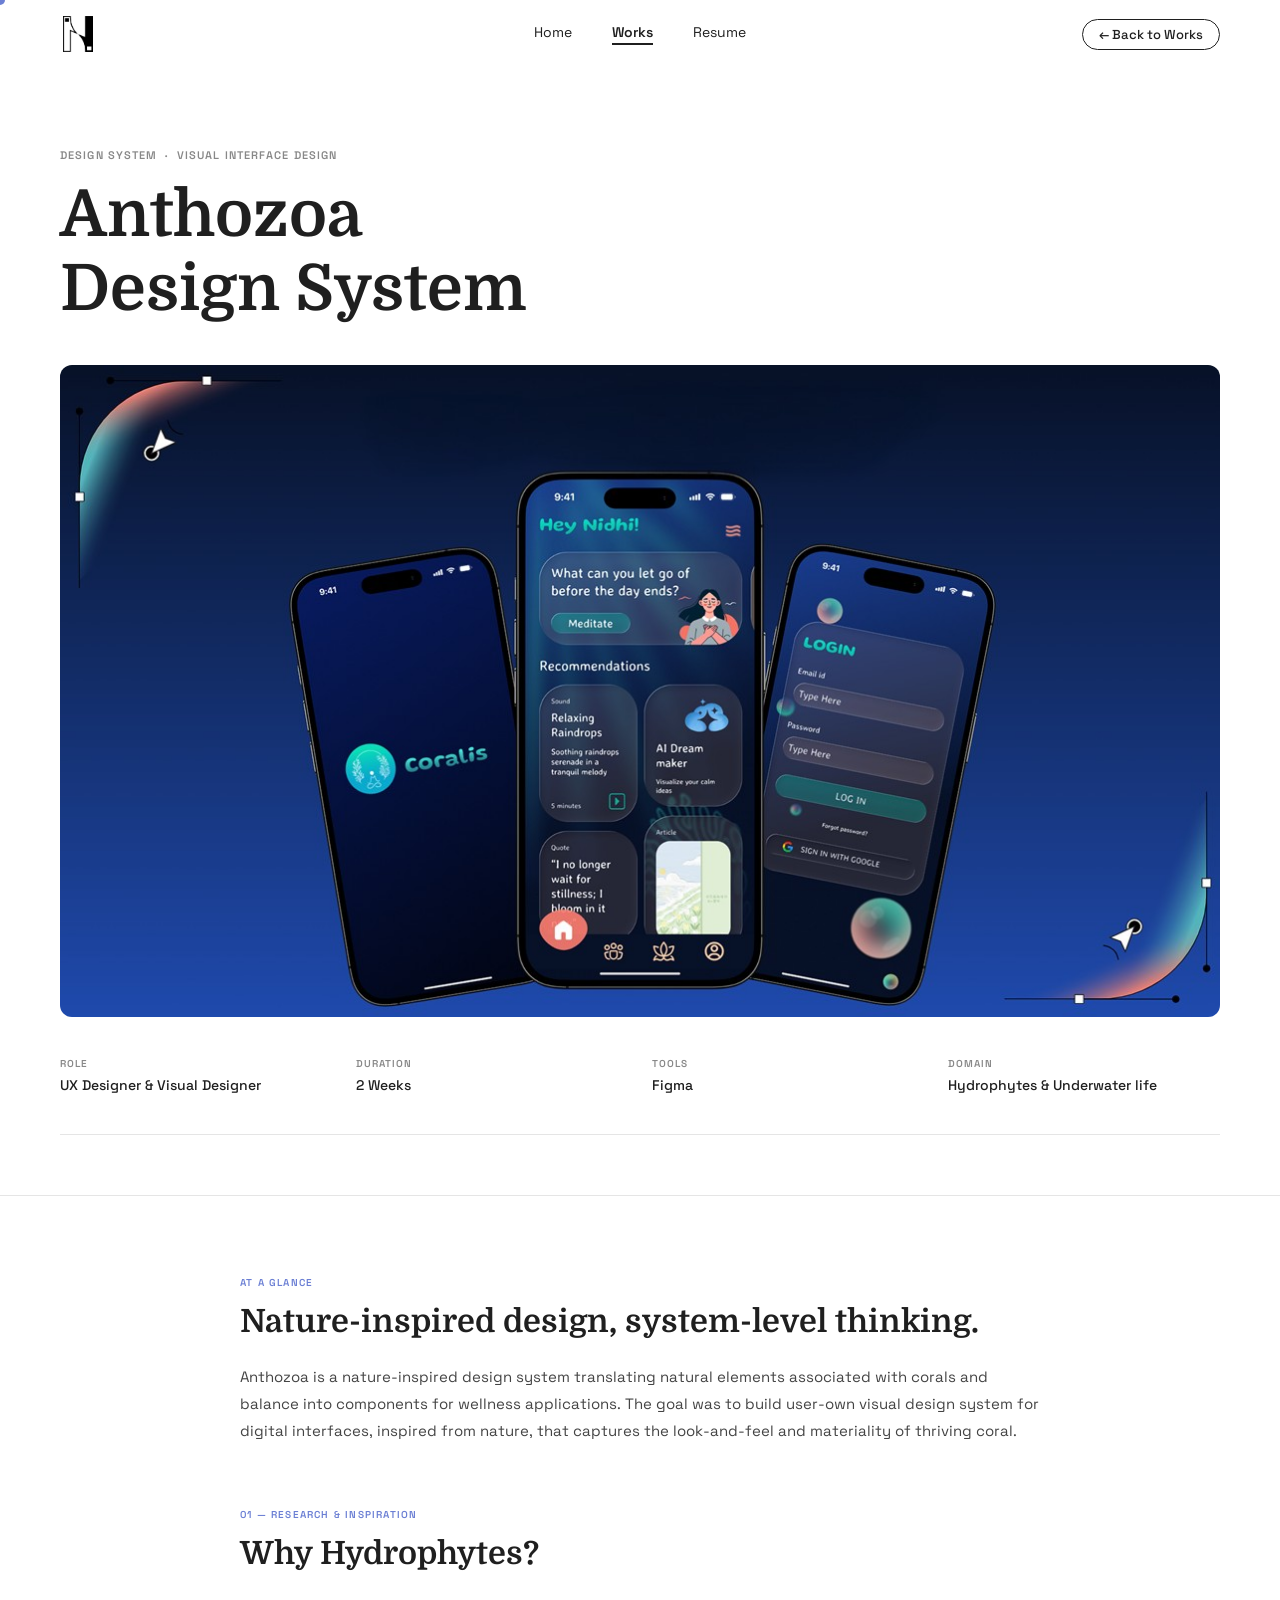
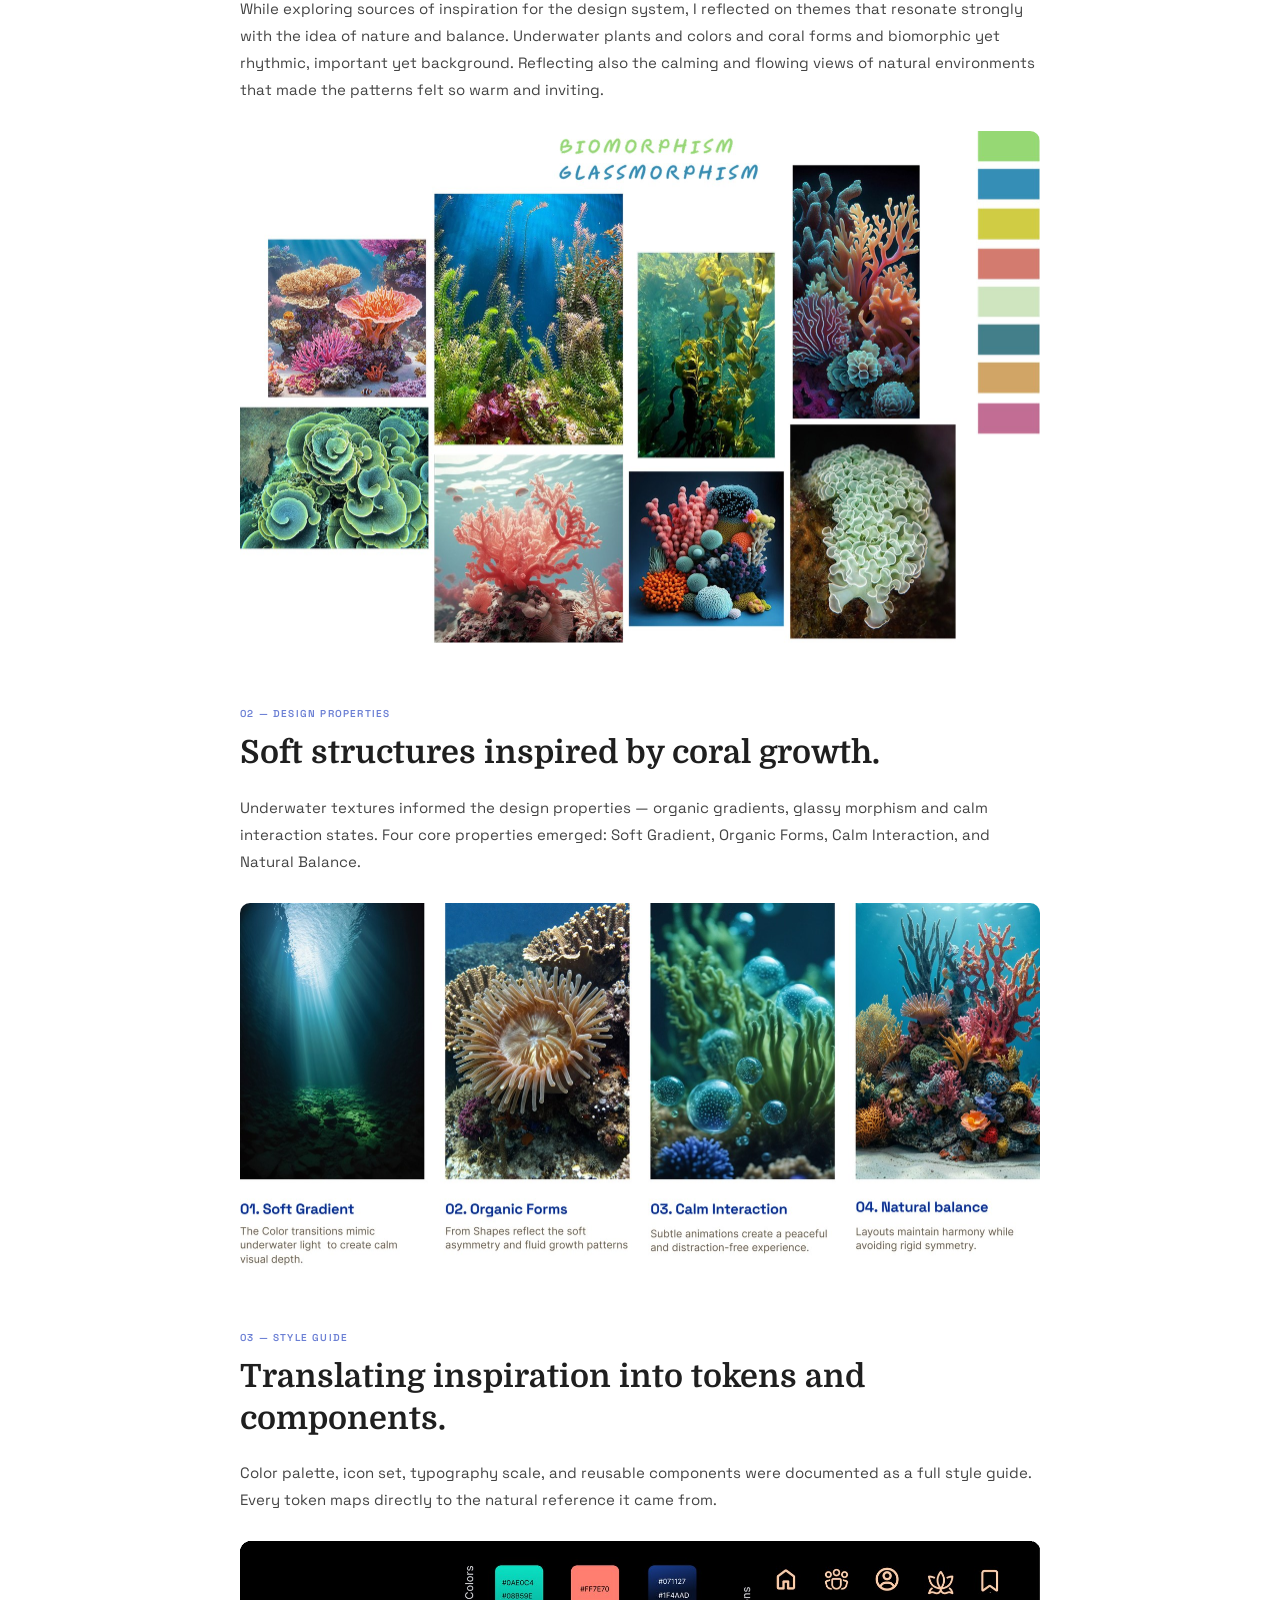
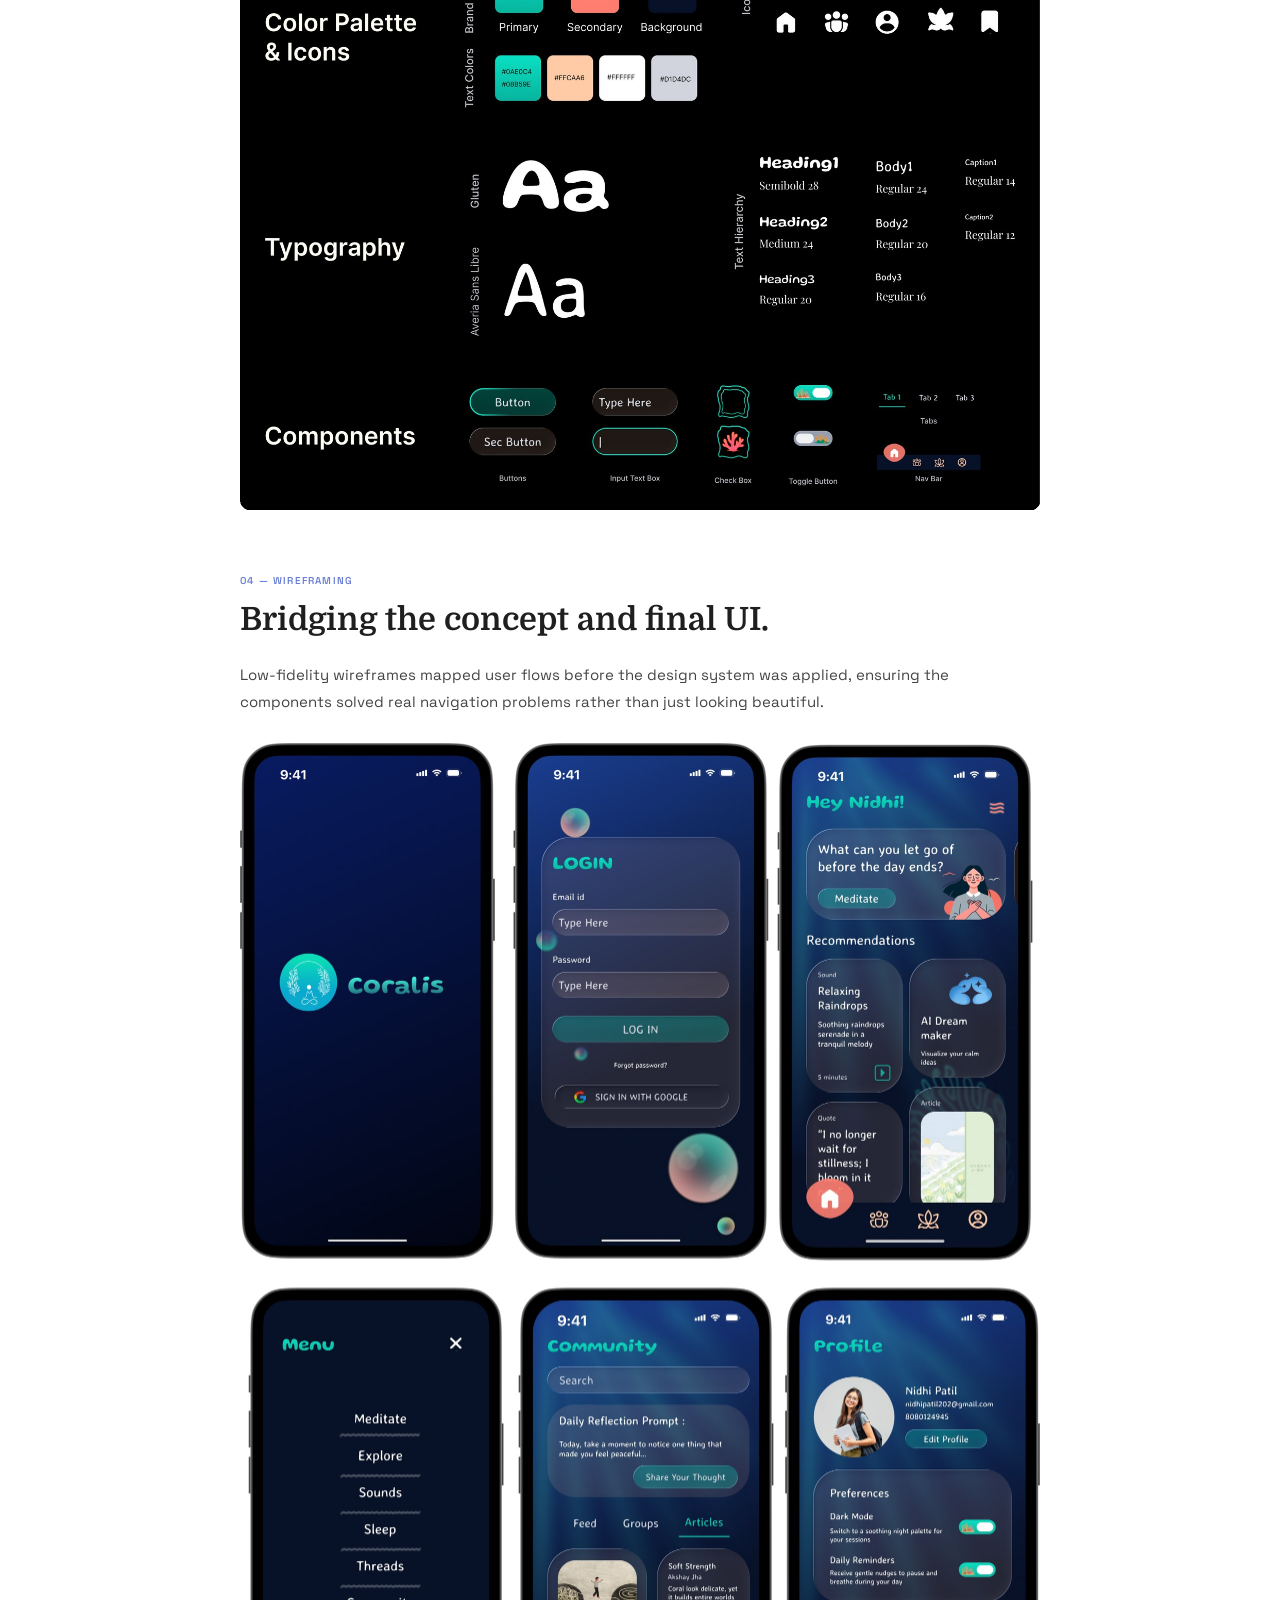
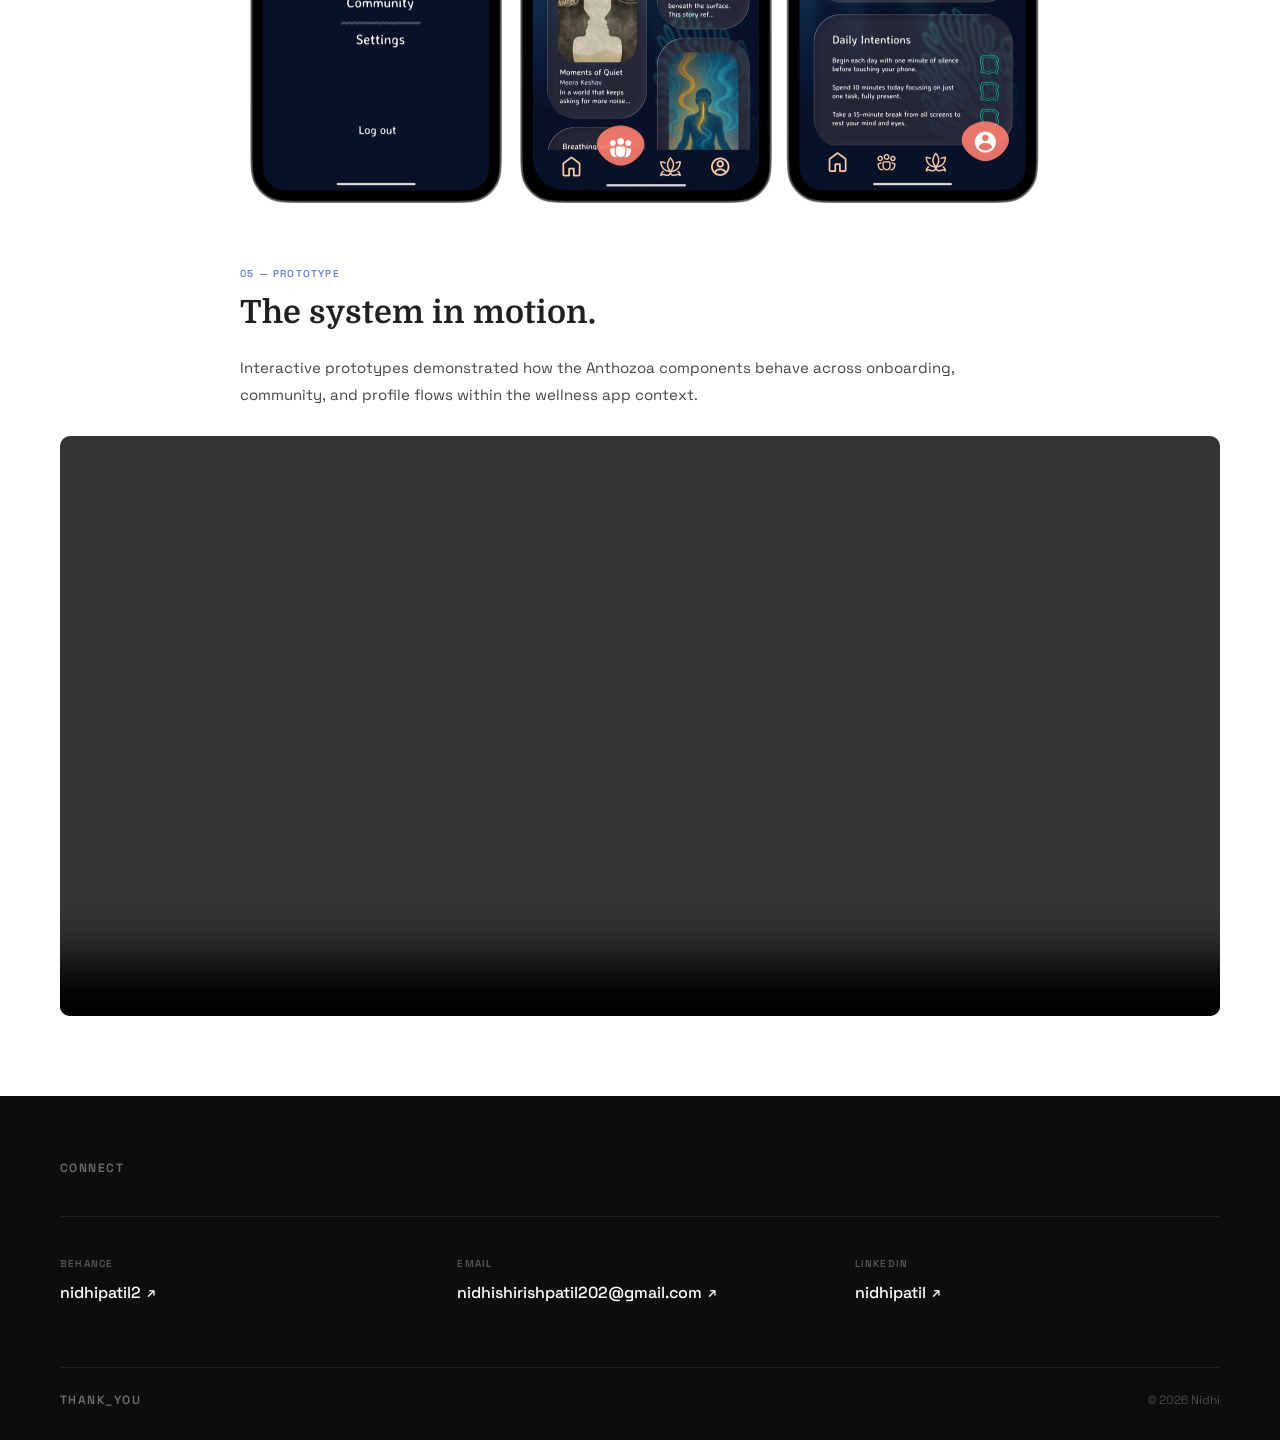
==== pages/anthozoa.html @ 5180f022 "Add portfolio website" ====
<!DOCTYPE html>
<html lang="en">
<head>
  <meta charset="UTF-8" />
  <meta name="viewport" content="width=device-width, initial-scale=1, viewport-fit=cover" />
  <title>Anthozoa Design System &nbsp;·&nbsp; Nidhi Patil</title>
  <link rel="preconnect" href="https://fonts.googleapis.com" />
  <link rel="preconnect" href="https://fonts.gstatic.com" crossorigin />
  <link href="https://fonts.googleapis.com/css2?family=Domine:wght@400;500;600;700&family=Space+Grotesk:wght@300;400;500;600;700&display=swap" rel="stylesheet" />
  <link rel="stylesheet" href="../css/style.css" />
</head>
<body>

<div id="cursor-dot"></div>

<!-- NAV -->
<nav class="nav">
  <a href="../index.html" class="nav-logo" aria-label="Home">
    <img class="logo-svg" src="../assets/images/logo.png" alt="Nidhi Patil logo" />
  </a>

  <div class="nav-links">
    <a href="../index.html">Home</a>
    <a href="../index.html#works" class="active">Works</a>
    <a href="resume.html">Resume</a>
  </div>

  <a href="../index.html#works" class="nav-back">← Back to Works</a>

  <button class="nav-burger" aria-label="Toggle menu">
    <span></span><span></span><span></span>
  </button>
</nav>

<!-- Mobile menu -->
<div class="mobile-menu" role="dialog">
  <a href="../index.html">Home</a>
  <a href="../index.html#works">Works</a>
  <a href="resume.html">Resume</a>
  <a href="../index.html#works">← Back to Works</a>
</div>

<main class="page-body">

  <!-- HERO -->
  <div class="cs-hero">
    <div class="cs-hero-inner">
      <p class="cs-tag">Design System &nbsp;·&nbsp; Visual Interface Design</p>
      <h1 class="cs-title">Anthozoa<br>Design System</h1>

      <img class="cs-cover" src="../assets/images/anthozoa-heroimg.jpg" alt="Anthozoa Design System" loading="lazy" decoding="async" style="aspect-ratio:1165/655;object-fit:contain;" />

      <div class="cs-meta">
        <div class="cs-meta-item">
          <p class="cs-meta-label">Role</p>
          <p class="cs-meta-val">UX Designer &amp; Visual Designer</p>
        </div>
        <div class="cs-meta-item">
          <p class="cs-meta-label">Duration</p>
          <p class="cs-meta-val">2 Weeks</p>
        </div>
        <div class="cs-meta-item">
          <p class="cs-meta-label">Tools</p>
          <p class="cs-meta-val">Figma</p>
        </div>
        <div class="cs-meta-item">
          <p class="cs-meta-label">Domain</p>
          <p class="cs-meta-val">Hydrophytes &amp; Underwater life</p>
        </div>
      </div>
    </div>
  </div>

  <!-- BODY -->
  <div class="cs-body">
    <div class="cs-body-inner">

      <div class="reveal">
        <p class="cs-section-label">At a glance</p>
        <h2 class="cs-section-heading">Nature-inspired design, system-level thinking.</h2>
        <p class="cs-section-text">Anthozoa is a nature-inspired design system translating natural elements associated with corals and balance into components for wellness applications. The goal was to build user-own visual design system for digital interfaces, inspired from nature, that captures the look-and-feel and materiality of thriving coral.</p>
      </div>

      <div class="reveal">
        <p class="cs-section-label">01 — Research &amp; Inspiration</p>
        <h2 class="cs-section-heading">Why Hydrophytes?</h2>
        <p class="cs-section-text">While exploring sources of inspiration for the design system, I reflected on themes that resonate strongly with the idea of nature and balance. Underwater plants and colors and coral forms and biomorphic yet rhythmic, important yet background. Reflecting also the calming and flowing views of natural environments that made the patterns felt so warm and inviting.</p>
        <img src="../assets/images/anthozoa-moodboard.jpg" alt="Moodboard" style="margin-top:28px;border-radius:10px;width:100%;" loading="lazy" decoding="async" />
      </div>

      <div class="reveal">
        <p class="cs-section-label">02 — Design Properties</p>
        <h2 class="cs-section-heading">Soft structures inspired by coral growth.</h2>
        <p class="cs-section-text">Underwater textures informed the design properties — organic gradients, glassy morphism and calm interaction states. Four core properties emerged: Soft Gradient, Organic Forms, Calm Interaction, and Natural Balance.</p>
        <img src="../assets/images/anthozoa-design-properties.jpg" alt="Design properties grid" style="margin-top:28px;border-radius:10px;width:100%;" loading="lazy" decoding="async" />
      </div>

      <div class="reveal">
        <p class="cs-section-label">03 — Style Guide</p>
        <h2 class="cs-section-heading">Translating inspiration into tokens and components.</h2>
        <p class="cs-section-text">Color palette, icon set, typography scale, and reusable components were documented as a full style guide. Every token maps directly to the natural reference it came from.</p>
        <img src="../assets/images/anthozoa-StyleGuide.png" alt="Style guide" style="margin-top:28px;width:100%;display:block;" loading="lazy" decoding="async" />
      </div>

      <div class="reveal">
        <p class="cs-section-label">04 — Wireframing</p>
        <h2 class="cs-section-heading">Bridging the concept and final UI.</h2>
        <p class="cs-section-text">Low-fidelity wireframes mapped user flows before the design system was applied, ensuring the components solved real navigation problems rather than just looking beautiful.</p>
        <img src="../assets/images/anthozoa-wireframes.jpg" alt="Wireframes" style="margin-top:28px;border-radius:10px;width:100%;" loading="lazy" decoding="async" />
      </div>

      <div class="reveal">
        <p class="cs-section-label">05 — Prototype</p>
        <h2 class="cs-section-heading">The system in motion.</h2>
        <p class="cs-section-text">Interactive prototypes demonstrated how the Anthozoa components behave across onboarding, community, and profile flows within the wellness app context.</p>
        <video class="cs-full-image" style="margin-top:28px;" src="../assets/videos/anthozoa-prototype.mp4" controls preload="metadata"></video>
      </div>

    </div>
  </div>

</main>

<!-- FOOTER -->
<footer class="footer">
  <div class="footer-inner">
    <p class="footer-connect">Connect</p>
    <div class="footer-links">
      <div class="footer-link-group">
        <p class="footer-link-label">Behance</p>
        <a href="https://www.behance.net/nidhipatil2" target="_blank" rel="noopener">nidhipatil2 <span class="arrow">↗</span></a>
      </div>
      <div class="footer-link-group">
        <p class="footer-link-label">Email</p>
        <a href="mailto:nidhishirishpatil202@gmail.com">nidhishirishpatil202@gmail.com <span class="arrow">↗</span></a>
      </div>
      <div class="footer-link-group">
        <p class="footer-link-label">LinkedIn</p>
        <a href="https://www.linkedin.com/in/nidhipatil" target="_blank" rel="noopener">nidhipatil <span class="arrow">↗</span></a>
      </div>
    </div>
    <div class="footer-bottom">
      <span class="footer-bottom-left">Thank_you</span>
      <span class="footer-copyright">© 2026 Nidhi</span>
    </div>
  </div>
</footer>

<script src="../js/main.js"></script>
</body>
</html>
---- css/style.css ----
/* ============================================================
   TOKENS
   ============================================================ */
:root {
  --white:   #FFFFFF;
  --black:   #1F1F1F;
  --red:     #D42222;
  --blue:    #6B7FD4;
  --green:   #14A62A;
  --grey:    #888888;
  --border:  #E5E5E5;
  --banner-bg: #111111;
  --stamp-ink: #33312f;

  --font-heading: 'Domine', Georgia, serif;
  --font-body:    'Space Grotesk', Inter, sans-serif;

  --nav-h: 68px;
  --pad-x: 60px;
  --max-w: 1200px;
}

@media (max-width: 768px) {
  :root { --pad-x: 20px; }
}

/* ============================================================
   RESET
   ============================================================ */
*, *::before, *::after { box-sizing: border-box; margin: 0; padding: 0; }
html {
  scroll-behavior: smooth;
  overflow-x: hidden; /* belt-and-braces alongside body's own overflow-x:hidden below — some content (e.g. the arc carousel, which needs overflow:visible for its own vertical bleed) can end up wider than the viewport, and relying on body alone to clip that isn't reliable in every browser */
}
body {
  font-family: var(--font-body);
  background: var(--white);
  color: var(--black);
  overflow-x: hidden;
  cursor: none;
}
a { color: inherit; text-decoration: none; }

/* Hide the scrollbar entirely — scrolling itself still works fine via
   wheel/trackpad/touch/keyboard, this only removes the visible track. */
html {
  scrollbar-width: none;      /* Firefox */
  -ms-overflow-style: none;   /* old Edge/IE */
}
::-webkit-scrollbar { display: none; width: 0; height: 0; }  /* Chrome/Edge/Safari */
img { display: block; max-width: 100%; }

/* ============================================================
   CUSTOM CURSOR
   ============================================================ */
#cursor-dot {
  width: 10px;
  height: 10px;
  background: var(--blue);
  border-radius: 50%;
  position: fixed;
  top: 0; left: 0;
  pointer-events: none;
  z-index: 99999;
  transform: translate(-50%, -50%);
  transition: transform 0.08s ease, opacity 0.2s ease;
}
#cursor-dot.hovering {
  transform: translate(-50%, -50%) scale(2.5);
  opacity: 0.7;
}
@media (hover: none), (pointer: coarse) {
  #cursor-dot { display: none; }
  body { cursor: auto; }
  * { cursor: auto !important; }
}

/* ============================================================
   NAV
   ============================================================ */
.nav {
  position: fixed;
  top: 0; left: 0; right: 0;
  height: var(--nav-h);
  background: var(--white);
  display: grid;
  grid-template-columns: 1fr auto 1fr;
  align-items: center;
  padding: 0 var(--pad-x);
  z-index: 1000;
}

/* Logo */
.nav-logo {
  display: flex;
  align-items: center;
  text-decoration: none;
  color: var(--black);
  flex-shrink: 0;
  grid-column: 1;
  justify-self: start;
}
.logo-svg {
  width: 36px;
  height: 36px;
  object-fit: contain;
  display: block;
}

/* Desktop links */
.nav-links {
  display: flex;
  align-items: center;
  gap: 40px;
  grid-column: 2;
  justify-self: center;
}
.nav-links a {
  font-family: var(--font-body);
  font-size: 14px;
  font-weight: 400;
  color: var(--black);
  position: relative;
  padding-bottom: 4px;
  transition: font-weight 0.15s;
}
.nav-links a::after {
  content: '';
  position: absolute;
  bottom: 0; left: 0;
  height: 2px;
  background: var(--black);
  width: 0;
  transition: width 0.25s cubic-bezier(0.4,0,0.2,1);
}
.nav-links a:hover::after,
.nav-links a.active::after { width: 100%; }
.nav-links a.active { font-weight: 600; }

/* Back to works (case study pages) */
.nav-back {
  font-family: var(--font-body);
  font-size: 13px;
  font-weight: 500;
  color: var(--black);
  border: 1.5px solid var(--black);
  padding: 6px 16px;
  border-radius: 100px;
  transition: background 0.2s, color 0.2s;
  grid-column: 3;
  justify-self: end;
}
.nav-back:hover { background: var(--black); color: var(--white); }

/* Mobile hamburger */
.nav-burger {
  display: none;
  flex-direction: column;
  justify-content: center;
  align-items: center;
  width: 36px;
  height: 36px;
  background: none;
  border: none;
  cursor: none;
  gap: 5px;
  flex-shrink: 0;
  grid-column: 3;
  justify-self: end;
}
.nav-burger span {
  display: block;
  width: 22px;
  height: 2px;
  background: var(--black);
  border-radius: 1px;
  transition: transform 0.3s cubic-bezier(0.4,0,0.2,1), opacity 0.2s;
}
.nav-burger.open span:nth-child(1) { transform: translateY(7px) rotate(45deg); }
.nav-burger.open span:nth-child(2) { opacity: 0; }
.nav-burger.open span:nth-child(3) { transform: translateY(-7px) rotate(-45deg); }

/* Mobile menu overlay */
.mobile-menu {
  display: none;
  position: fixed;
  inset: 0;
  background: var(--white);
  z-index: 999;
  flex-direction: column;
  align-items: center;
  justify-content: center;
  gap: 36px;
  animation: fadeIn 0.22s ease;
}
.mobile-menu.open { display: flex; }
.mobile-menu a {
  font-family: var(--font-body);
  font-size: 28px;
  font-weight: 400;
  color: var(--black);
}
.mobile-menu a.active { font-weight: 600; }

@media (max-width: 640px) {
  .nav-links { display: none; }
  .nav-burger { display: flex; }
  .nav-back { grid-column: 2; justify-self: center; }
}

/* ============================================================
   PAGE WRAPPER
   ============================================================ */
.page-body { padding-top: var(--nav-h); }

/* ============================================================
   HERO
   ============================================================ */
.hero {
  min-height: calc(100vh - var(--nav-h));
  display: flex;
  flex-direction: column;
  justify-content: space-between;
  overflow: hidden;
}

.hero-body {
  flex: 1;
  display: flex;
  align-items: center;
  padding: 48px var(--pad-x) 40px;
}

.hero-heading {
  width: 100%;
  max-width: var(--max-w);
  margin: 0 auto;
}

.hero-heading p {
  font-family: var(--font-heading);
  font-size: clamp(28px, 5.5vw, 60px);
  font-weight: 700;
  color: var(--black);
  line-height: 1.2;
  letter-spacing: -0.02em;
  margin-bottom: 0.08em;
}
.hero-heading p:last-child { margin-bottom: 0; }

.hero-line3 {
  display: flex;
  align-items: baseline;
  flex-wrap: wrap;
  gap: 0.28em;
}

/* Typing word */
.typing-word {
  font-family: var(--font-heading);
  font-size: clamp(28px, 5.5vw, 60px);
  font-weight: 700;
  display: inline-flex;
  align-items: baseline;
  min-width: 1ch;
}
.typing-caret {
  display: inline-block;
  width: 2px;
  height: 0.85em;
  margin-left: 2px;
  vertical-align: baseline;
  position: relative;
  top: 0.05em;
  animation: blink 1.06s step-end infinite;
}
@keyframes blink { 0%,49%{opacity:1} 50%,100%{opacity:0} }

/* Banner marquee */
.hero-banner {
  background: var(--banner-bg);
  overflow: hidden;
  flex-shrink: 0;
  position: relative;
}
.hero-banner-track {
  display: flex;
  align-items: center;
  width: max-content;
  animation: marquee 32s linear infinite;
  padding: 13px 0;
  will-change: transform;
}
.hero-banner-track span.text {
  font-family: var(--font-body);
  font-size: clamp(11px, 1.2vw, 15px);
  color: #ffffff;
  letter-spacing: 0.03em;
  font-weight: 400;
  opacity: 0.85;
  white-space: pre;
}
.hero-banner-track .star {
  display: inline-flex;
  align-items: center;
  padding: 0 24px;
}
@keyframes marquee {
  from { transform: translate3d(0,0,0); }
  to   { transform: translate3d(-50%,0,0); }
}
@media (prefers-reduced-motion: reduce) {
  .hero-banner-track, .typing-caret { animation: none !important; }
}

/* ============================================================
   SECTION SHARED
   ============================================================ */
.section {
  padding: 100px var(--pad-x);
}
.section-inner {
  max-width: var(--max-w);
  margin: 0 auto;
}
.section-title {
  font-family: var(--font-heading);
  font-size: clamp(28px, 3.5vw, 46px);
  font-weight: 700;
  color: var(--black);
  margin-bottom: 60px;
}

@media (max-width: 768px) {
  .section { padding: 64px var(--pad-x); }
  .section-title { margin-bottom: 36px; }
}

/* ============================================================
   PROJECTS
   ============================================================ */
.projects-grid {
  display: flex;
  flex-direction: column;
  align-items: center;
  gap: 32px;
}

.project-card {
  position: relative;
  border-radius: 16px;
  overflow: hidden;
  display: block;
  width: 100%;
  max-width: 1040px;
  aspect-ratio: 1672 / 941; /* matches the project cover images 1:1, no cropping */
  background: #111;
}
.project-card img {
  width: 100%;
  height: 100%;
  object-fit: cover;
  transition: transform 0.5s cubic-bezier(0.25, 0.46, 0.45, 0.94);
  display: block;
}
.project-card:hover img { transform: scale(1.03); }

.project-card-info {
  position: absolute;
  bottom: 0; left: 0; right: 0;
  padding: 28px 32px;
  background: linear-gradient(to top, rgba(0,0,0,0.75) 0%, transparent 100%);
}
.project-card-tag {
  font-family: var(--font-body);
  font-size: 11px;
  font-weight: 500;
  letter-spacing: 0.08em;
  text-transform: uppercase;
  color: rgba(255,255,255,0.7);
  margin-bottom: 6px;
}
.project-card-title {
  font-family: var(--font-heading);
  font-size: clamp(22px, 2.5vw, 32px);
  font-weight: 700;
  color: #ffffff;
  line-height: 1.2;
}

/* Placeholder image bg */
.project-card-placeholder {
  width: 100%;
  height: 100%;
  display: flex;
  align-items: center;
  justify-content: center;
  font-family: var(--font-body);
  font-size: 14px;
  color: rgba(255,255,255,0.3);
  letter-spacing: 0.05em;
}

/* ============================================================
   ABOUT
   ============================================================ */
.about {
  background: var(--white);
}

.about-inner {
  display: grid;
  grid-template-columns: 1fr 520px;
  gap: 64px;
  align-items: start;
  max-width: var(--max-w);
  margin: 0 auto;
}

.about-rows { display: flex; flex-direction: column; }

.about-row {
  display: grid;
  grid-template-columns: 160px 1fr;
  gap: 32px;
  padding: 32px 0;
  border-bottom: 1px solid var(--border);
}
.about-row:first-child { border-top: 1px solid var(--border); }

.about-label {
  font-family: var(--font-body);
  font-size: 11px;
  font-weight: 600;
  letter-spacing: 0.1em;
  text-transform: uppercase;
  color: var(--grey);
  padding-top: 2px;
}
.about-text {
  font-family: var(--font-body);
  font-size: 15px;
  line-height: 1.7;
  color: var(--black);
}

/* Photo card — scrapbook Polaroid (shadow, tilt & torn-paper backing are
   baked into the artwork itself; the profile photo is pre-composited into
   its window so it stays pixel-aligned with the frame at every size). */
.about-photo-wrap {
  position: sticky;
  top: calc(var(--nav-h) + 32px);
}
.about-photo-card {
  display: block;
}
.about-photo-card img {
  display: block;
  width: 100%;
  height: auto;
  transition: transform 0.4s ease;
}
.about-photo-wrap:hover .about-photo-card img {
  transform: scale(1.015);
}
.about-stamp {
  position: absolute;
  left: 16.6%;
  top: 85.9%;
  width: 92px;
  height: 92px;
  transform: translate(-50%, -50%) rotate(-6deg);
  pointer-events: none;
  filter: drop-shadow(0 4px 10px rgba(0,0,0,0.2));
}
.about-stamp svg { display: block; width: 100%; height: 100%; }
.about-stamp-text {
  font-family: 'Courier New', Courier, monospace;
  font-size: 9.68px;
  font-weight: 700;
  fill: var(--stamp-ink);
}

@media (max-width: 900px) {
  .about-inner {
    grid-template-columns: 1fr;
    gap: 48px;
  }
  .about-photo-wrap {
    position: relative;
    max-width: 380px;
    margin: 0 auto;
  }
  .about-stamp {
    width: 84px;
    height: 84px;
  }
  .about-row {
    grid-template-columns: 1fr;
    gap: 8px;
  }
}

/* ============================================================
   ARC CAROUSEL
   ============================================================ */
.arc-section {
  background: var(--white);
  overflow: visible; /* let the outer cards dip down past the section and be covered by the footer, instead of being clipped/hidden abruptly */
  padding-bottom: 0; /* the arc's own track already ends right above the footer — the default .section bottom padding just left a gap */
}

.arc-title-dots {
  color: var(--green);
}

/* .arc-stage centers the .arc-track "arc". Cards swing along a much
   bigger circle than this box and are never hidden by opacity — the
   outer ones simply dip low enough to be painted over by the footer
   (which comes right after this section in the HTML), so they read as
   sliding behind it rather than popping in/out of existence. That only
   works with overflow:visible here (and on .arc-section above). */
.arc-stage {
  /* break out of .section's left/right padding so the carousel spans
     the full viewport width (edge to edge) while the heading above it
     keeps its normal inset */
  width: auto;
  margin-left: calc(var(--pad-x) * -1);
  margin-right: calc(var(--pad-x) * -1);
  display: flex;
  justify-content: center;
  overflow: visible;
}

.arc-track {
  position: relative;
  margin: 0 auto;
}

.arc-card {
  position: absolute;
  left: 50%;
  top: 50%;
  border-radius: 16px;
  overflow: hidden;
  background: #ddd;
  transform-origin: center center;
  box-shadow: 0 10px 30px rgba(0,0,0,0.16);
  will-change: transform, opacity;
  container-type: inline-size;
  user-select: none;
  -webkit-user-drag: none;
}

/* placeholder fallback color per card, visible until (or instead of) a
   real photo loads — see ARC_CONFIG.images in js/main.js. The carousel
   is built from repeats of 7 template cards, so this cycles every 7
   DOM positions (nth-child(7n+1)...) rather than only matching the
   first 7 cards in the whole (much longer) repeated strip. */
.arc-card:nth-child(7n+1) .arc-card-media { background: #b5c4e8; }
.arc-card:nth-child(7n+2) .arc-card-media { background: #e8c4b5; }
.arc-card:nth-child(7n+3) .arc-card-media { background: #c4e8b5; }
.arc-card:nth-child(7n+4) .arc-card-media { background: #e8e4b5; }
.arc-card:nth-child(7n+5) .arc-card-media { background: #d4b5e8; }
.arc-card:nth-child(7n+6) .arc-card-media { background: #b5e8e0; }
.arc-card:nth-child(7n+7) .arc-card-media { background: #e8b5c4; }

.arc-card-media {
  position: absolute;
  inset: 0;
}
.arc-card-media img {
  width: 100%;
  height: 100%;
  object-fit: cover; /* fills the card without distorting the photo */
  display: block;
  pointer-events: none;
  user-select: none;
  -webkit-user-drag: none;
}
.arc-card-label {
  position: absolute;
  bottom: 0; left: 0; right: 0;
  padding: 9% 8% 8%;
  background: linear-gradient(to top, rgba(0,0,0,0.72) 0%, rgba(0,0,0,0.05) 55%, transparent 75%);
}
.arc-card-sublabel {
  font-family: var(--font-body);
  font-size: clamp(8px, 3.4cqw, 10px);
  font-weight: 500;
  letter-spacing: 0.1em;
  text-transform: uppercase;
  color: rgba(255,255,255,0.6);
  margin-bottom: 0.4em;
}
.arc-card-name {
  font-family: var(--font-heading);
  font-size: clamp(13px, 5.2cqw, 17px);
  font-weight: 700;
  color: #fff;
  line-height: 1.3;
}

/* ============================================================
   FOOTER
   ============================================================ */
.footer {
  background: #0d0d0d;
  padding: 64px var(--pad-x) 32px;
  /* The arc carousel's cards are position:absolute with their own
     z-index (up to ~1000), which by default renders them above normal
     (static) elements regardless of DOM order — including the footer,
     even though it comes after the carousel in the HTML. Positioning
     the footer and giving it a z-index higher than any card's puts it
     back on top, so the fading cards are fully hidden behind it rather
     than showing through as translucent ghosts over the footer text. */
  position: relative;
  z-index: 2000;
}
.footer-inner {
  max-width: var(--max-w);
  margin: 0 auto;
}
.footer-connect {
  font-family: var(--font-body);
  font-size: 12px;
  font-weight: 600;
  letter-spacing: 0.12em;
  text-transform: uppercase;
  color: rgba(255,255,255,0.4);
  margin-bottom: 40px;
  display: flex;
  align-items: center;
  gap: 10px;
}
.star {
  display: inline-flex;
  align-items: center;
  color: currentColor;
}
.footer-links {
  display: grid;
  grid-template-columns: repeat(3, 1fr);
  gap: 32px;
  border-top: 1px solid rgba(255,255,255,0.08);
  padding-top: 40px;
  margin-bottom: 64px;
}
.footer-link-group {}
.footer-link-label {
  font-family: var(--font-body);
  font-size: 10px;
  font-weight: 600;
  letter-spacing: 0.12em;
  text-transform: uppercase;
  color: rgba(255,255,255,0.3);
  margin-bottom: 12px;
}
.footer-link-group a {
  font-family: var(--font-body);
  font-size: 16px;
  font-weight: 500;
  color: var(--white);
  display: flex;
  align-items: center;
  gap: 6px;
  transition: color 0.2s;
}
.footer-link-group a:hover { color: var(--blue); }
.footer-link-group a .arrow {
  font-size: 14px;
  display: inline-block;
}

.footer-bottom {
  border-top: 1px solid rgba(255,255,255,0.08);
  padding-top: 24px;
  display: flex;
  align-items: center;
  justify-content: space-between;
}
.footer-bottom-left {
  font-family: var(--font-body);
  font-size: 12px;
  font-weight: 600;
  letter-spacing: 0.12em;
  text-transform: uppercase;
  color: rgba(255,255,255,0.4);
  display: flex;
  align-items: center;
  gap: 10px;
}
.footer-copyright {
  font-family: var(--font-body);
  font-size: 12px;
  color: rgba(255,255,255,0.25);
}

@media (max-width: 640px) {
  .footer-links { grid-template-columns: 1fr; gap: 24px; }
  .footer-bottom { flex-direction: column; gap: 12px; align-items: flex-start; }
}

/* ============================================================
   CASE STUDY PAGE
   ============================================================ */
.cs-hero {
  padding: 80px var(--pad-x) 60px;
  border-bottom: 1px solid var(--border);
}
.cs-hero-inner {
  max-width: var(--max-w);
  margin: 0 auto;
}
.cs-tag {
  font-family: var(--font-body);
  font-size: 11px;
  font-weight: 600;
  letter-spacing: 0.1em;
  text-transform: uppercase;
  color: var(--grey);
  margin-bottom: 16px;
}
.cs-title {
  font-family: var(--font-heading);
  font-size: clamp(36px, 5vw, 64px);
  font-weight: 700;
  color: var(--black);
  line-height: 1.15;
  margin-bottom: 40px;
}
.cs-cover {
  width: 100%;
  aspect-ratio: 16/7;
  object-fit: cover;
  border-radius: 12px;
  background: #e8e8e8;
}
.cs-cover-placeholder {
  width: 100%;
  aspect-ratio: 16/7;
  background: #e8e8e8;
  border-radius: 12px;
  display: flex;
  align-items: center;
  justify-content: center;
  font-family: var(--font-body);
  font-size: 14px;
  color: var(--grey);
}

.cs-meta {
  display: grid;
  grid-template-columns: repeat(4, 1fr);
  gap: 24px;
  padding: 40px 0;
  border-bottom: 1px solid var(--border);
}
.cs-meta-item {}
.cs-meta-label {
  font-family: var(--font-body);
  font-size: 10px;
  font-weight: 600;
  letter-spacing: 0.1em;
  text-transform: uppercase;
  color: var(--grey);
  margin-bottom: 6px;
}
.cs-meta-val {
  font-family: var(--font-body);
  font-size: 14px;
  color: var(--black);
  font-weight: 500;
}

.cs-body {
  padding: 80px var(--pad-x);
}
.cs-body-inner {
  max-width: 800px;
  margin: 0 auto;
  display: flex;
  flex-direction: column;
  gap: 64px;
}
.cs-section-label {
  font-family: var(--font-body);
  font-size: 10px;
  font-weight: 600;
  letter-spacing: 0.12em;
  text-transform: uppercase;
  color: var(--blue);
  margin-bottom: 12px;
}
.cs-section-heading {
  font-family: var(--font-heading);
  font-size: clamp(22px, 2.5vw, 32px);
  font-weight: 700;
  color: var(--black);
  margin-bottom: 20px;
  line-height: 1.3;
}
.cs-section-text {
  font-family: var(--font-body);
  font-size: 15px;
  line-height: 1.8;
  color: #444;
}
.cs-image-placeholder {
  width: 100%;
  aspect-ratio: 16/9;
  background: #f0f0f0;
  border-radius: 10px;
  display: flex;
  align-items: center;
  justify-content: center;
  font-family: var(--font-body);
  font-size: 13px;
  color: var(--grey);
}
.cs-full-image {
  display: block;
  /* Break out of .cs-body-inner's 800px column so this matches the
     cover image's width (which sits in the wider .cs-hero-inner,
     max-width: var(--max-w)) instead of the narrower text column.
     Centred with position/margin rather than transform:translateX —
     .reveal (below) also animates `transform`, and since it's a plain
     class of equal specificity defined later in this file, it would
     silently overwrite a transform set here once the fade-in played. */
  --cs-full-w: min(var(--max-w), calc(100vw - 2 * var(--pad-x)));
  width: var(--cs-full-w);
  max-width: none;
  position: relative;
  left: 50%;
  margin-left: calc(var(--cs-full-w) / -2);
  height: auto;
  border-radius: 10px;
}
.cs-coming-soon {
  text-align: center;
  padding: 80px 20px;
  font-family: var(--font-body);
  color: var(--grey);
  font-size: 16px;
  line-height: 1.7;
}
.cs-coming-soon strong {
  font-family: var(--font-heading);
  display: block;
  font-size: 28px;
  color: var(--black);
  margin-bottom: 12px;
}

@media (max-width: 768px) {
  .cs-meta { grid-template-columns: repeat(2, 1fr); }
  .cs-body  { padding: 48px var(--pad-x); }
}

.cs-meta--5 { grid-template-columns: repeat(5, 1fr); }
@media (max-width: 768px) {
  .cs-meta--5 { grid-template-columns: repeat(2, 1fr); }
}

/* ============================================================
   CASE STUDY CONTENT BLOCKS
   (generic, reusable across case studies with rich research content)
   ============================================================ */
.cs-body-dark { background: var(--black); }
.cs-body-dark .cs-section-text { color: #ccc; }
.cs-body-dark .cs-section-heading { color: var(--white); }

.cs-glance-row { display: grid; grid-template-columns: 1.15fr 1fr; gap: 32px; align-items: start; }
@media (max-width: 768px) { .cs-glance-row { grid-template-columns: 1fr; } }

.cs-stats-grid { display: grid; grid-template-columns: repeat(2, 1fr); gap: 1px; background: var(--border); border: 1px solid var(--border); }
.cs-stat { background: var(--white); padding: 22px; }
.cs-stat-num { font-family: var(--font-heading); font-weight: 700; font-size: clamp(26px, 3vw, 36px); color: var(--blue); }
.cs-stat-num span { font-size: 0.5em; vertical-align: super; }
.cs-stat-label { font-family: var(--font-body); font-size: 12px; line-height: 1.5; color: var(--grey); margin-top: 6px; }

.cs-numbered-list { display: flex; flex-direction: column; margin-top: 28px; }
.cs-numbered-item { display: flex; gap: 16px; padding: 18px 0; border-top: 1px solid var(--border); }
.cs-numbered-item:first-child { border-top: none; padding-top: 0; }
.cs-numbered-item .cs-num { font-family: var(--font-body); font-weight: 600; font-size: 12px; color: var(--blue); flex-shrink: 0; width: 20px; }
.cs-numbered-item p { font-size: 14px; line-height: 1.7; color: #444; }
.cs-numbered-item strong { color: var(--black); }

.cs-process-grid { display: grid; grid-template-columns: repeat(4, 1fr); gap: 24px; margin-top: 28px; }
@media (max-width: 768px) { .cs-process-grid { grid-template-columns: 1fr 1fr; } }
@media (max-width: 480px) { .cs-process-grid { grid-template-columns: 1fr; } }
.cs-process-step { border-top: 2px solid var(--border); padding-top: 16px; }
.cs-process-eyebrow { font-family: var(--font-body); font-size: 10px; font-weight: 600; letter-spacing: 0.08em; text-transform: uppercase; color: var(--blue); margin-bottom: 8px; }
.cs-process-step h3 { font-family: var(--font-heading); font-size: 17px; color: var(--black); margin-bottom: 8px; }
.cs-process-step p { font-size: 13px; line-height: 1.6; color: #555; margin-bottom: 14px; }
.cs-tag-row { display: flex; flex-wrap: wrap; gap: 6px; }
.cs-tag-pill { font-family: var(--font-body); font-size: 11px; padding: 4px 10px; border: 1px solid var(--border); border-radius: 20px; color: var(--grey); }

.cs-photo-grid { display: grid; grid-template-columns: repeat(3, 1fr); gap: 16px; margin-top: 28px; }
@media (max-width: 768px) { .cs-photo-grid { grid-template-columns: 1fr 1fr; } }
.cs-photo-grid .cs-image-placeholder { aspect-ratio: 4/3; }
.cs-field-photo { width: 100%; aspect-ratio: 4/3; object-fit: cover; border: 3px solid #000; display: block; }
.cs-photo-caption { font-family: var(--font-body); font-size: 12px; color: var(--grey); text-align: center; margin-top: 8px; }

.cs-observation-grid { display: grid; grid-template-columns: repeat(4, 1fr); gap: 1px; background: var(--border); border: 1px solid var(--border); margin-top: 8px; }
@media (max-width: 768px) { .cs-observation-grid { grid-template-columns: 1fr 1fr; } }
.cs-observation { background: var(--white); padding: 20px; }
.cs-observation-num { font-family: var(--font-body); font-size: 12px; font-weight: 600; color: var(--blue); margin-bottom: 8px; }
.cs-observation h3 { font-family: var(--font-heading); font-size: 15px; color: var(--black); margin-bottom: 8px; }
.cs-observation p { font-size: 13px; line-height: 1.6; color: #555; }

.cs-callout-grid { display: grid; grid-template-columns: repeat(3, 1fr); gap: 24px; margin-top: 20px; padding-top: 24px; border-top: 1px solid var(--border); }
@media (max-width: 768px) { .cs-callout-grid { grid-template-columns: 1fr; } }
.cs-callout-label { font-family: var(--font-body); font-size: 10px; font-weight: 600; letter-spacing: 0.1em; text-transform: uppercase; color: var(--blue); margin-bottom: 8px; }
.cs-callout p { font-size: 13px; line-height: 1.6; color: #555; }

.cs-bar-charts-grid { display: grid; grid-template-columns: 1fr 1fr; gap: 40px; margin-top: 24px; }
@media (max-width: 768px) { .cs-bar-charts-grid { grid-template-columns: 1fr; } }
.cs-bar-chart h4 { font-family: var(--font-heading); font-size: 15px; color: var(--black); margin-bottom: 16px; }
.cs-bar-row { display: grid; grid-template-columns: 130px 1fr 26px; align-items: center; gap: 10px; margin-bottom: 12px; }
.cs-bar-row-label { font-family: var(--font-body); font-size: 12px; color: #444; line-height: 1.4; }
.cs-bar-track { background: #f0f0f0; height: 10px; border-radius: 4px; overflow: hidden; }
.cs-bar-fill { background: var(--blue); height: 100%; border-radius: 4px; }
.cs-bar-value { font-family: var(--font-body); font-size: 12px; color: var(--grey); text-align: right; }

.cs-persona-grid { display: grid; grid-template-columns: 1fr 1fr; gap: 24px; margin-top: 28px; }
@media (max-width: 768px) { .cs-persona-grid { grid-template-columns: 1fr; } }
.cs-persona-card { border: 1px solid var(--border); border-radius: 10px; padding: 24px; }
.cs-persona-head { display: flex; align-items: center; gap: 14px; padding-bottom: 16px; border-bottom: 1px solid var(--border); margin-bottom: 16px; }
.cs-persona-avatar { width: 48px; height: 48px; border-radius: 50%; background: #f0f0f0; flex-shrink: 0; object-fit: cover; display: block; }
.cs-persona-name { font-family: var(--font-heading); font-size: 16px; color: var(--black); }
.cs-persona-role { font-family: var(--font-body); font-size: 11px; letter-spacing: 0.08em; text-transform: uppercase; color: var(--blue); margin-top: 2px; }
.cs-persona-label { font-family: var(--font-body); font-size: 10px; font-weight: 600; letter-spacing: 0.08em; text-transform: uppercase; color: var(--grey); margin: 16px 0 6px; }
.cs-persona-card ul { padding-left: 18px; }
.cs-persona-card li { font-size: 13px; color: #444; line-height: 1.6; margin-bottom: 4px; }
.cs-persona-quote { font-family: var(--font-heading); font-style: italic; font-size: 13px; color: #555; margin-top: 8px; line-height: 1.6; }

.cs-journey-list { margin-top: 28px; }
.cs-journey-step { display: grid; grid-template-columns: 48px 190px 1fr; gap: 20px; padding: 20px 0; border-top: 1px solid var(--border); }
.cs-journey-step:first-child { border-top: none; padding-top: 0; }
@media (max-width: 768px) { .cs-journey-step { grid-template-columns: 1fr; gap: 4px; } }
.cs-journey-num { font-family: var(--font-heading); font-size: 26px; color: var(--border); }
.cs-journey-titles .cs-eyebrow { font-family: var(--font-body); font-size: 10px; letter-spacing: 0.08em; text-transform: uppercase; color: var(--blue); margin-bottom: 4px; }
.cs-journey-titles strong { font-family: var(--font-body); font-weight: 600; font-size: 14px; color: var(--black); }
.cs-journey-step p { font-size: 13px; color: #555; line-height: 1.7; }

.cs-pull-quote { font-family: var(--font-heading); font-size: clamp(20px, 2.6vw, 30px); line-height: 1.45; color: var(--black); }
.cs-pull-quote em { color: var(--blue); font-style: italic; }
.cs-body-dark .cs-pull-quote { color: var(--white); }
.cs-body-dark .cs-pull-quote em { color: #a9b6ea; }
.cs-caption-note { font-family: var(--font-body); font-size: 11px; letter-spacing: 0.06em; text-transform: uppercase; color: var(--grey); margin-top: 20px; }
.cs-body-dark .cs-caption-note { color: #999; }

.cs-hmw-grid { display: grid; grid-template-columns: repeat(3, 1fr); gap: 20px; margin-top: 28px; }
@media (max-width: 768px) { .cs-hmw-grid { grid-template-columns: 1fr; } }
.cs-hmw-card { border: 1px solid var(--border); border-radius: 10px; padding: 20px; }
.cs-hmw-num { font-family: var(--font-body); font-size: 11px; font-weight: 600; letter-spacing: 0.08em; color: var(--blue); margin-bottom: 10px; }
.cs-hmw-card p { font-size: 14px; line-height: 1.6; color: #333; }
.cs-hmw-card em { color: var(--black); font-style: italic; }

.cs-shortlist-grid { display: grid; grid-template-columns: 1fr 1fr; gap: 40px; margin-top: 28px; }
@media (max-width: 768px) { .cs-shortlist-grid { grid-template-columns: 1fr; } }
.cs-shortlist-grid h4 { font-family: var(--font-heading); font-size: 16px; color: var(--black); margin-bottom: 4px; }
.cs-shortlist-grid > div > p.cs-hint { font-size: 12px; font-style: italic; color: var(--grey); margin-bottom: 16px; }
.cs-scamper-list { display: flex; flex-direction: column; gap: 10px; }
.cs-scamper-item { display: flex; gap: 12px; align-items: flex-start; border: 1px solid var(--border); border-radius: 8px; padding: 10px 14px; }
.cs-scamper-letter { width: 26px; height: 26px; border-radius: 50%; background: var(--black); color: var(--white); font-family: var(--font-body); font-weight: 600; font-size: 12px; display: flex; align-items: center; justify-content: center; flex-shrink: 0; }
.cs-scamper-item div strong { display: block; font-size: 13px; color: var(--black); }
.cs-scamper-item div span { font-size: 12px; color: var(--grey); }
.cs-outcome-strip { margin-top: 20px; background: var(--black); color: var(--white); border-radius: 8px; padding: 24px; display: grid; grid-template-columns: 140px 140px 1fr; gap: 24px; }
@media (max-width: 640px) { .cs-outcome-strip { grid-template-columns: 1fr; } }
.cs-outcome-strip .cs-outcome-num { font-family: var(--font-heading); font-size: 26px; }
.cs-outcome-strip .cs-outcome-label { font-size: 11px; color: #999; margin-top: 4px; line-height: 1.4; }
.cs-outcome-strip .cs-outcome-list { font-size: 12px; line-height: 1.8; color: #ccc; }
.cs-outcome-strip .cs-outcome-list strong { display: block; color: #999; font-size: 10px; letter-spacing: 0.08em; text-transform: uppercase; margin-bottom: 6px; }

.cs-layer-grid { display: grid; grid-template-columns: repeat(3, 1fr); gap: 24px; margin-top: 28px; }
@media (max-width: 768px) { .cs-layer-grid { grid-template-columns: 1fr; } }
.cs-layer { border: 1px solid rgba(255,255,255,0.18); border-radius: 10px; padding: 20px; }
.cs-layer-eyebrow { font-family: var(--font-body); font-size: 10px; letter-spacing: 0.08em; text-transform: uppercase; color: #a9b6ea; margin-bottom: 8px; }
.cs-layer h3 { font-family: var(--font-heading); font-size: 17px; color: var(--white); margin-bottom: 10px; }
.cs-layer p { font-size: 13px; line-height: 1.6; color: #ccc; }

.cs-mock-grid { display: grid; grid-template-columns: repeat(3, 1fr); gap: 20px; margin-top: 28px; align-items: start; }
@media (max-width: 640px) { .cs-mock-grid { grid-template-columns: 1fr 1fr; } }
.cs-mock-grid .cs-image-placeholder, .cs-touchpoint-grid .cs-image-placeholder { aspect-ratio: 9/16; background: #2a2a2a; color: #999; }
.cs-mock-grid img, .cs-touchpoint-grid img { width: 100%; height: auto; aspect-ratio: 749/1623; object-fit: contain; border-radius: 12px; display: block; }
.cs-touchpoint-grid { display: grid; grid-template-columns: repeat(4, 1fr); gap: 20px; margin-top: 28px; align-items: start; }
@media (max-width: 640px) { .cs-touchpoint-grid { grid-template-columns: 1fr 1fr; } }

.cs-insight-table { margin-top: 28px; }
.cs-insight-row { display: grid; grid-template-columns: 1fr 24px 1fr; gap: 16px; align-items: center; padding: 16px 0; border-top: 1px solid var(--border); }
.cs-insight-row:first-child { border-top: none; padding-top: 0; }
@media (max-width: 640px) { .cs-insight-row { grid-template-columns: 1fr; gap: 6px; } .cs-insight-row .cs-arrow-col { display: none; } }
.cs-insight-row .cs-insight-text { font-size: 13px; color: #444; line-height: 1.6; }
.cs-insight-row .cs-insight-text em { color: var(--black); font-style: italic; }
.cs-insight-row .cs-arrow-col { text-align: center; color: var(--blue); font-size: 16px; }
.cs-insight-row .cs-response-text { font-size: 13px; color: #444; line-height: 1.6; }
.cs-body-dark .cs-insight-row { border-top-color: rgba(255,255,255,0.15); }
.cs-body-dark .cs-insight-row .cs-insight-text,
.cs-body-dark .cs-insight-row .cs-response-text { color: #ccc; }
.cs-body-dark .cs-insight-row .cs-insight-text em { color: var(--white); }

.cs-concept-grid { display: grid; grid-template-columns: 1fr 1fr; gap: 24px; margin-top: 28px; }
@media (max-width: 768px) { .cs-concept-grid { grid-template-columns: 1fr; } }
.cs-concept-card { border: 1px solid var(--border); border-radius: 10px; overflow: hidden; }
.cs-concept-card .cs-image-placeholder { border-radius: 0; aspect-ratio: 16/10; }
.cs-concept-card img { width: 100%; aspect-ratio: 16/10; object-fit: cover; display: block; }
.cs-concept-body { padding: 20px; }
.cs-concept-label { font-family: var(--font-body); font-size: 10px; font-weight: 600; letter-spacing: 0.08em; text-transform: uppercase; color: var(--blue); margin-bottom: 8px; }
.cs-concept-body h3 { font-family: var(--font-heading); font-size: 18px; color: var(--black); margin-bottom: 10px; }
.cs-concept-body p { font-size: 13px; color: #555; line-height: 1.6; margin-bottom: 14px; }
.cs-concept-meta { font-size: 12px; color: #444; margin-bottom: 4px; }
.cs-concept-meta strong { color: var(--black); }

.cs-reflection-grid { display: grid; grid-template-columns: 1fr 1fr; gap: 32px 40px; margin-top: 28px; }
@media (max-width: 768px) { .cs-reflection-grid { grid-template-columns: 1fr; } }
.cs-reflection-item .cs-reflection-num { font-family: var(--font-body); font-size: 12px; font-weight: 600; color: var(--blue); margin-bottom: 8px; }
.cs-reflection-item h3 { font-family: var(--font-heading); font-size: 17px; color: var(--black); margin-bottom: 8px; line-height: 1.4; }
.cs-reflection-item p { font-size: 13px; color: #555; line-height: 1.7; }

.cs-credits-row { display: grid; grid-template-columns: 1.2fr 1fr 1fr; gap: 24px; margin-top: 28px; padding-top: 28px; border-top: 1px solid rgba(255,255,255,0.15); }
@media (max-width: 768px) { .cs-credits-row { grid-template-columns: 1fr; } }
.cs-credits-label { font-family: var(--font-body); font-size: 10px; font-weight: 600; letter-spacing: 0.1em; text-transform: uppercase; color: #a9b6ea; margin-bottom: 10px; }
.cs-credits-row p { font-size: 13px; color: #ccc; line-height: 1.9; }

/* ============================================================
   ANIMATIONS
   ============================================================ */
@keyframes fadeIn { from{opacity:0} to{opacity:1} }

.reveal {
  opacity: 0;
  transform: translateY(24px);
  transition: opacity 0.55s ease, transform 0.55s ease;
}
.reveal.visible {
  opacity: 1;
  transform: translateY(0);
}
@media (prefers-reduced-motion: reduce) {
  .reveal { opacity: 1; transform: none; transition: none; }
}
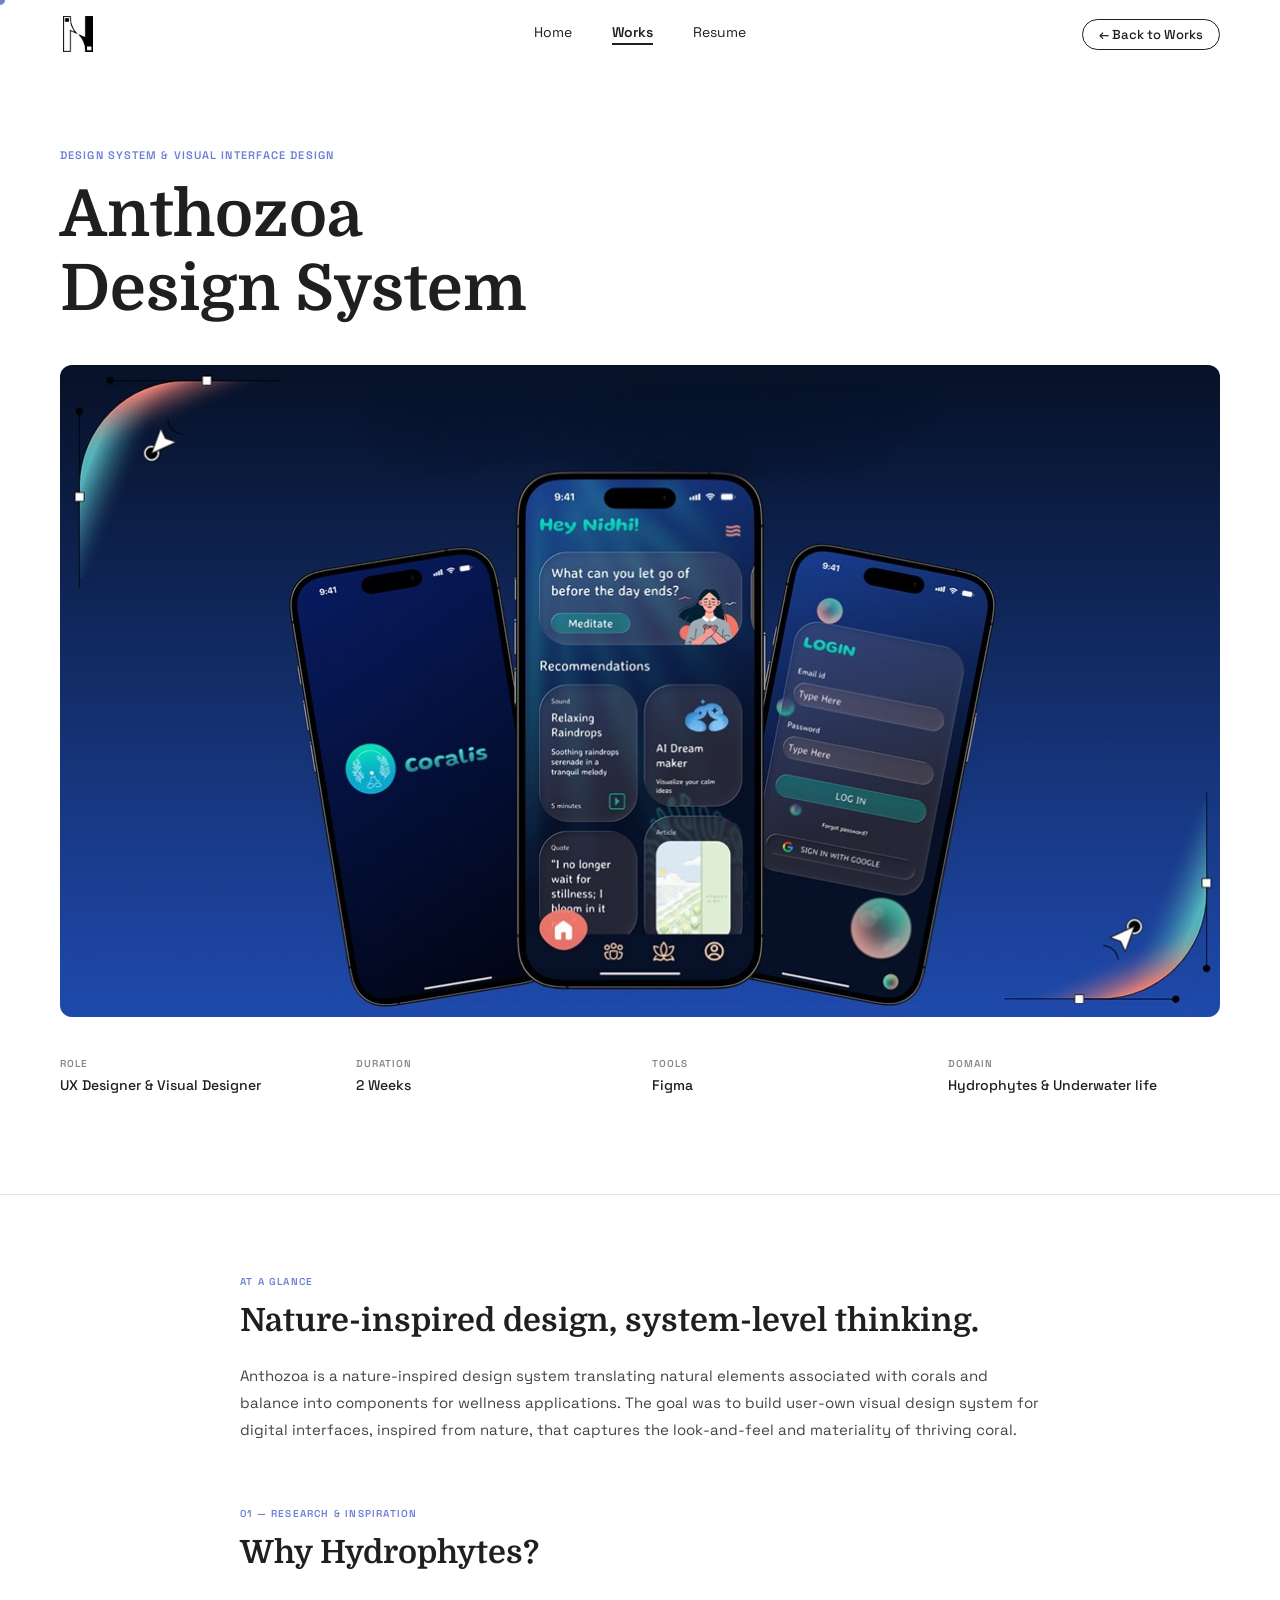
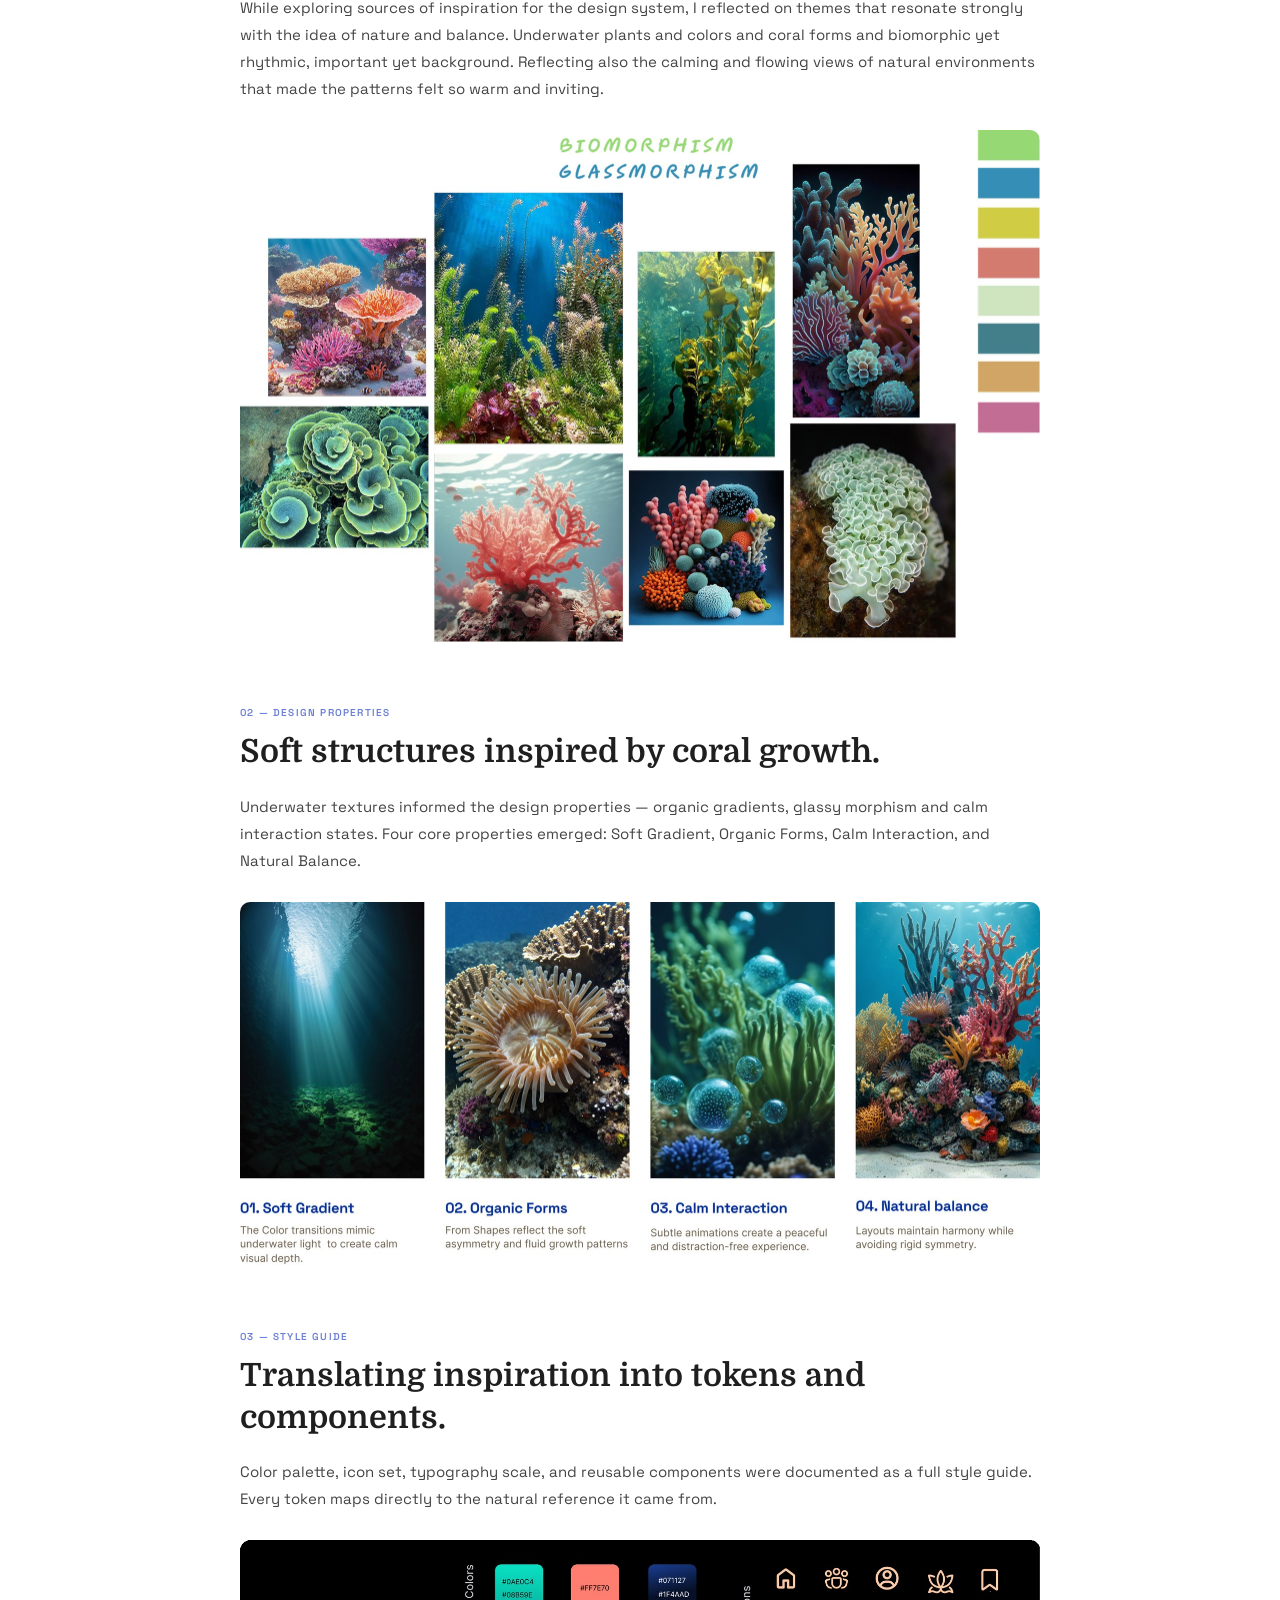
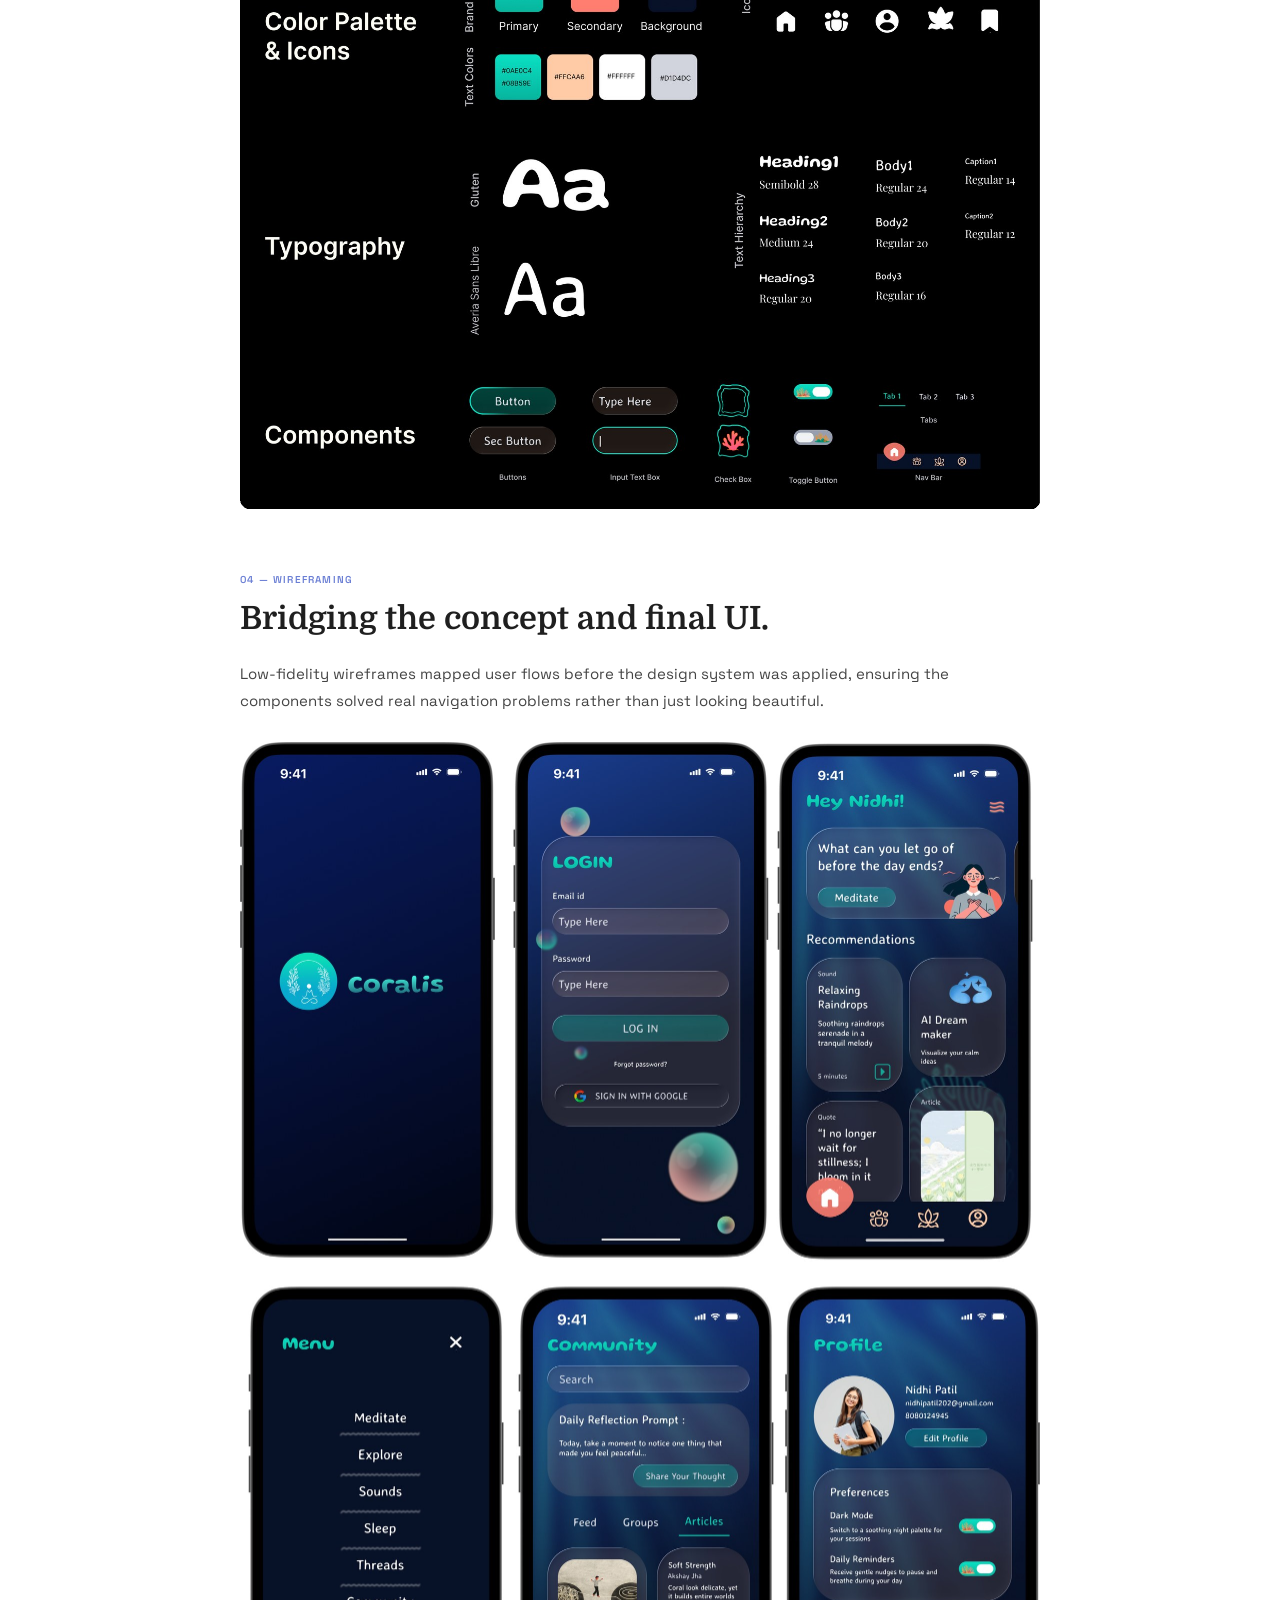
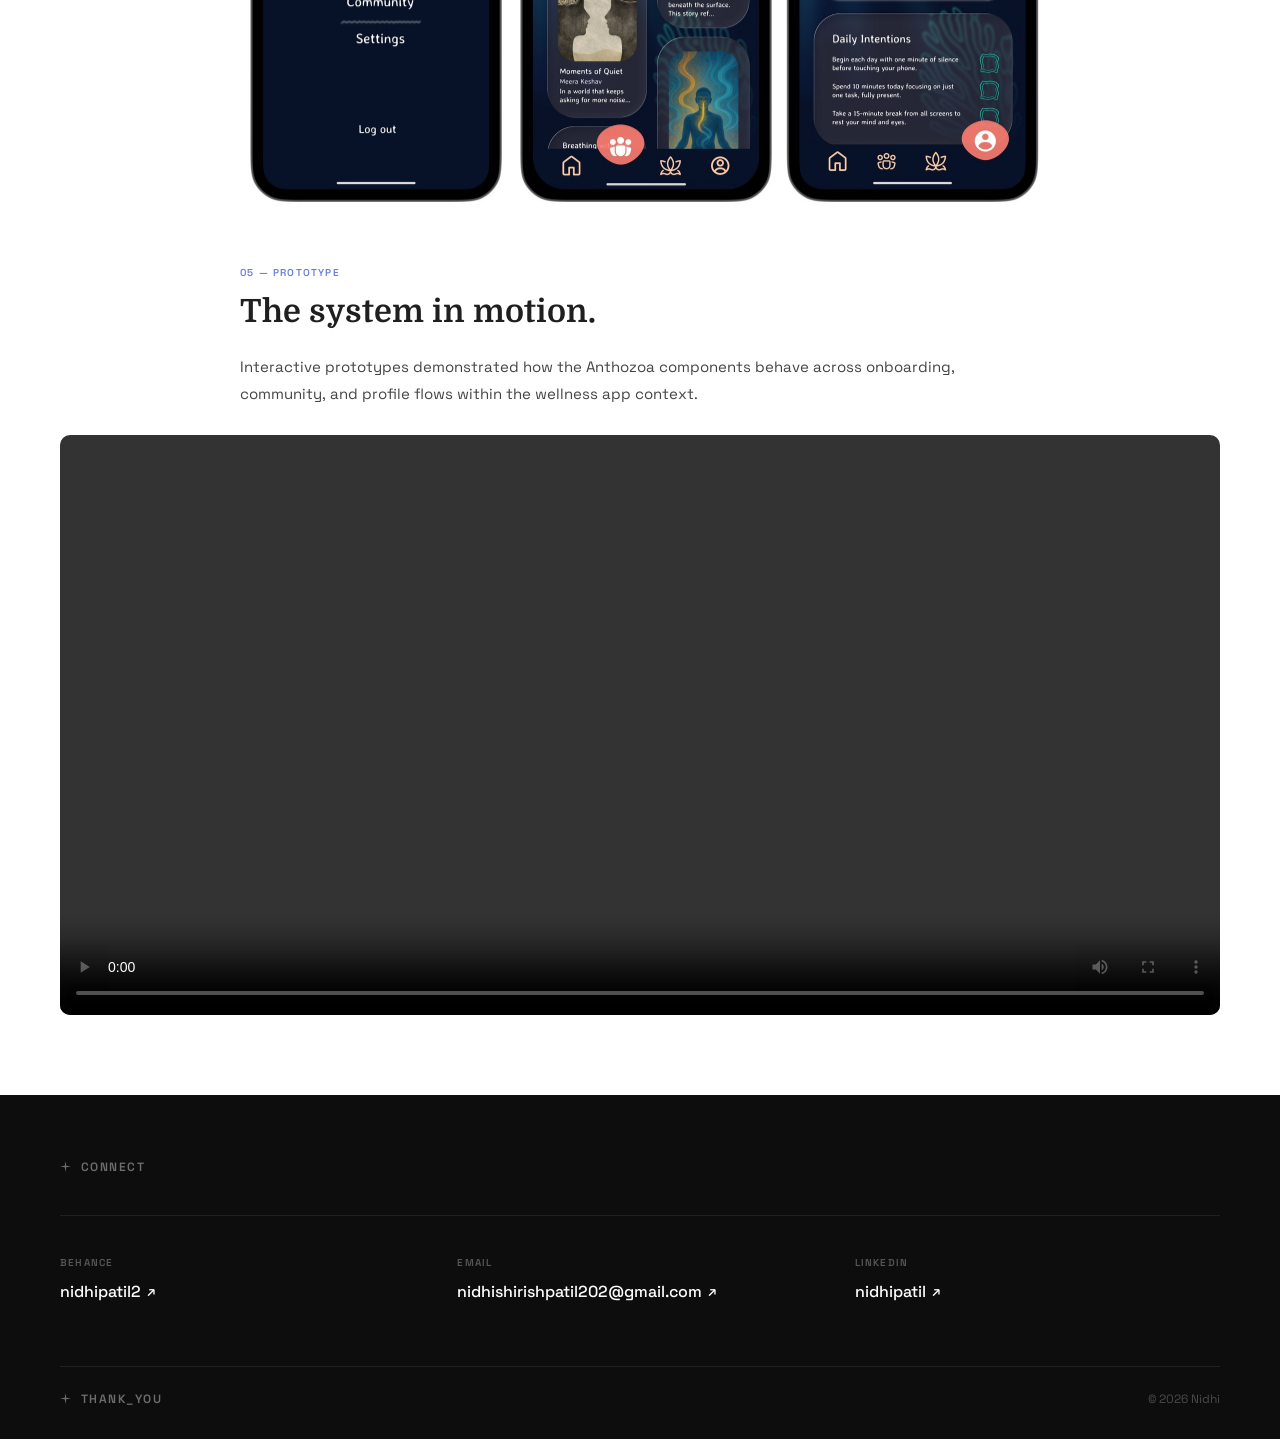
==== commit 54e78b97: "Update portfolio" ====
--- a/pages/anthozoa.html
+++ b/pages/anthozoa.html
@@ -45,7 +45,7 @@
   <!-- HERO -->
   <div class="cs-hero">
     <div class="cs-hero-inner">
-      <p class="cs-tag">Design System &nbsp;·&nbsp; Visual Interface Design</p>
+      <p class="cs-tag">Design System &amp; Visual Interface Design</p>
       <h1 class="cs-title">Anthozoa<br>Design System</h1>
 
       <img class="cs-cover" src="../assets/images/anthozoa-heroimg.jpg" alt="Anthozoa Design System" loading="lazy" decoding="async" style="aspect-ratio:1165/655;object-fit:contain;" />
@@ -124,7 +124,7 @@
 <!-- FOOTER -->
 <footer class="footer">
   <div class="footer-inner">
-    <p class="footer-connect">Connect</p>
+    <p class="footer-connect"><span class="star"><svg width="11" height="11" viewBox="0 0 18 18" fill="none"><path d="M9 0L10.2 7.8L18 9L10.2 10.2L9 18L7.8 10.2L0 9L7.8 7.8Z" fill="currentColor"/></svg></span>Connect</p>
     <div class="footer-links">
       <div class="footer-link-group">
         <p class="footer-link-label">Behance</p>
@@ -136,11 +136,11 @@
       </div>
       <div class="footer-link-group">
         <p class="footer-link-label">LinkedIn</p>
-        <a href="https://www.linkedin.com/in/nidhipatil" target="_blank" rel="noopener">nidhipatil <span class="arrow">↗</span></a>
+        <a href="https://www.linkedin.com/in/nidhi-p-033a4b19b/" target="_blank" rel="noopener">nidhipatil <span class="arrow">↗</span></a>
       </div>
     </div>
     <div class="footer-bottom">
-      <span class="footer-bottom-left">Thank_you</span>
+      <span class="footer-bottom-left"><span class="star"><svg width="11" height="11" viewBox="0 0 18 18" fill="none"><path d="M9 0L10.2 7.8L18 9L10.2 10.2L9 18L7.8 10.2L0 9L7.8 7.8Z" fill="currentColor"/></svg></span>Thank_you</span>
       <span class="footer-copyright">© 2026 Nidhi</span>
     </div>
   </div>
--- a/css/style.css
+++ b/css/style.css
@@ -31,6 +31,8 @@
 html {
   scroll-behavior: smooth;
   overflow-x: hidden; /* belt-and-braces alongside body's own overflow-x:hidden below — some content (e.g. the arc carousel, which needs overflow:visible for its own vertical bleed) can end up wider than the viewport, and relying on body alone to clip that isn't reliable in every browser */
+  background: #0d0d0d; /* matches .footer — every page ends on the dark footer, so any residual overscroll edge shows this instead of flashing white */
+  overscroll-behavior-y: contain; /* stops Chrome/Edge's scroll-past-the-end glow on Windows touchpads. "contain" only (not "none") and only on html, not body — the html+body "none" combo previously locked up scrolling entirely */
 }
 body {
   font-family: var(--font-body);
@@ -49,6 +51,37 @@
 }
 ::-webkit-scrollbar { display: none; width: 0; height: 0; }  /* Chrome/Edge/Safari */
 img { display: block; max-width: 100%; }
+
+/* ============================================================
+   PAGE LOADER — index.html only (see the markup right after <body>
+   and the timing IIFE at the top of js/main.js).
+   ============================================================ */
+#page-loader {
+  position: fixed;
+  inset: 0;
+  background: var(--white);
+  z-index: 100000;
+  display: flex;
+  align-items: center;
+  justify-content: center;
+  transition: opacity 0.5s ease;
+}
+#page-loader.loader-hidden { opacity: 0; pointer-events: none; }
+.loader-grid { display: grid; grid-template-columns: repeat(3, 1fr); gap: 22px; }
+.loader-dot { width: 18px; height: 18px; border-radius: 50%; animation: loader-bounce 1s ease-in-out infinite; }
+.loader-dot--red   { background: var(--red); }
+.loader-dot--blue  { background: var(--blue); }
+.loader-dot--green { background: var(--green); }
+.loader-dot:nth-child(1) { animation-delay: 0s; }
+.loader-dot:nth-child(2) { animation-delay: 0.1s; }
+.loader-dot:nth-child(3) { animation-delay: 0.2s; }
+@keyframes loader-bounce {
+  0%, 100% { transform: translateY(0); opacity: 0.5; }
+  50%      { transform: translateY(-10px); opacity: 1; }
+}
+@media (prefers-reduced-motion: reduce) {
+  .loader-dot { animation: none !important; opacity: 1; }
+}
 
 /* ============================================================
    CUSTOM CURSOR
@@ -718,7 +751,7 @@
   font-weight: 600;
   letter-spacing: 0.1em;
   text-transform: uppercase;
-  color: var(--grey);
+  color: var(--blue);
   margin-bottom: 16px;
 }
 .cs-title {
@@ -754,7 +787,6 @@
   grid-template-columns: repeat(4, 1fr);
   gap: 24px;
   padding: 40px 0;
-  border-bottom: 1px solid var(--border);
 }
 .cs-meta-item {}
 .cs-meta-label {
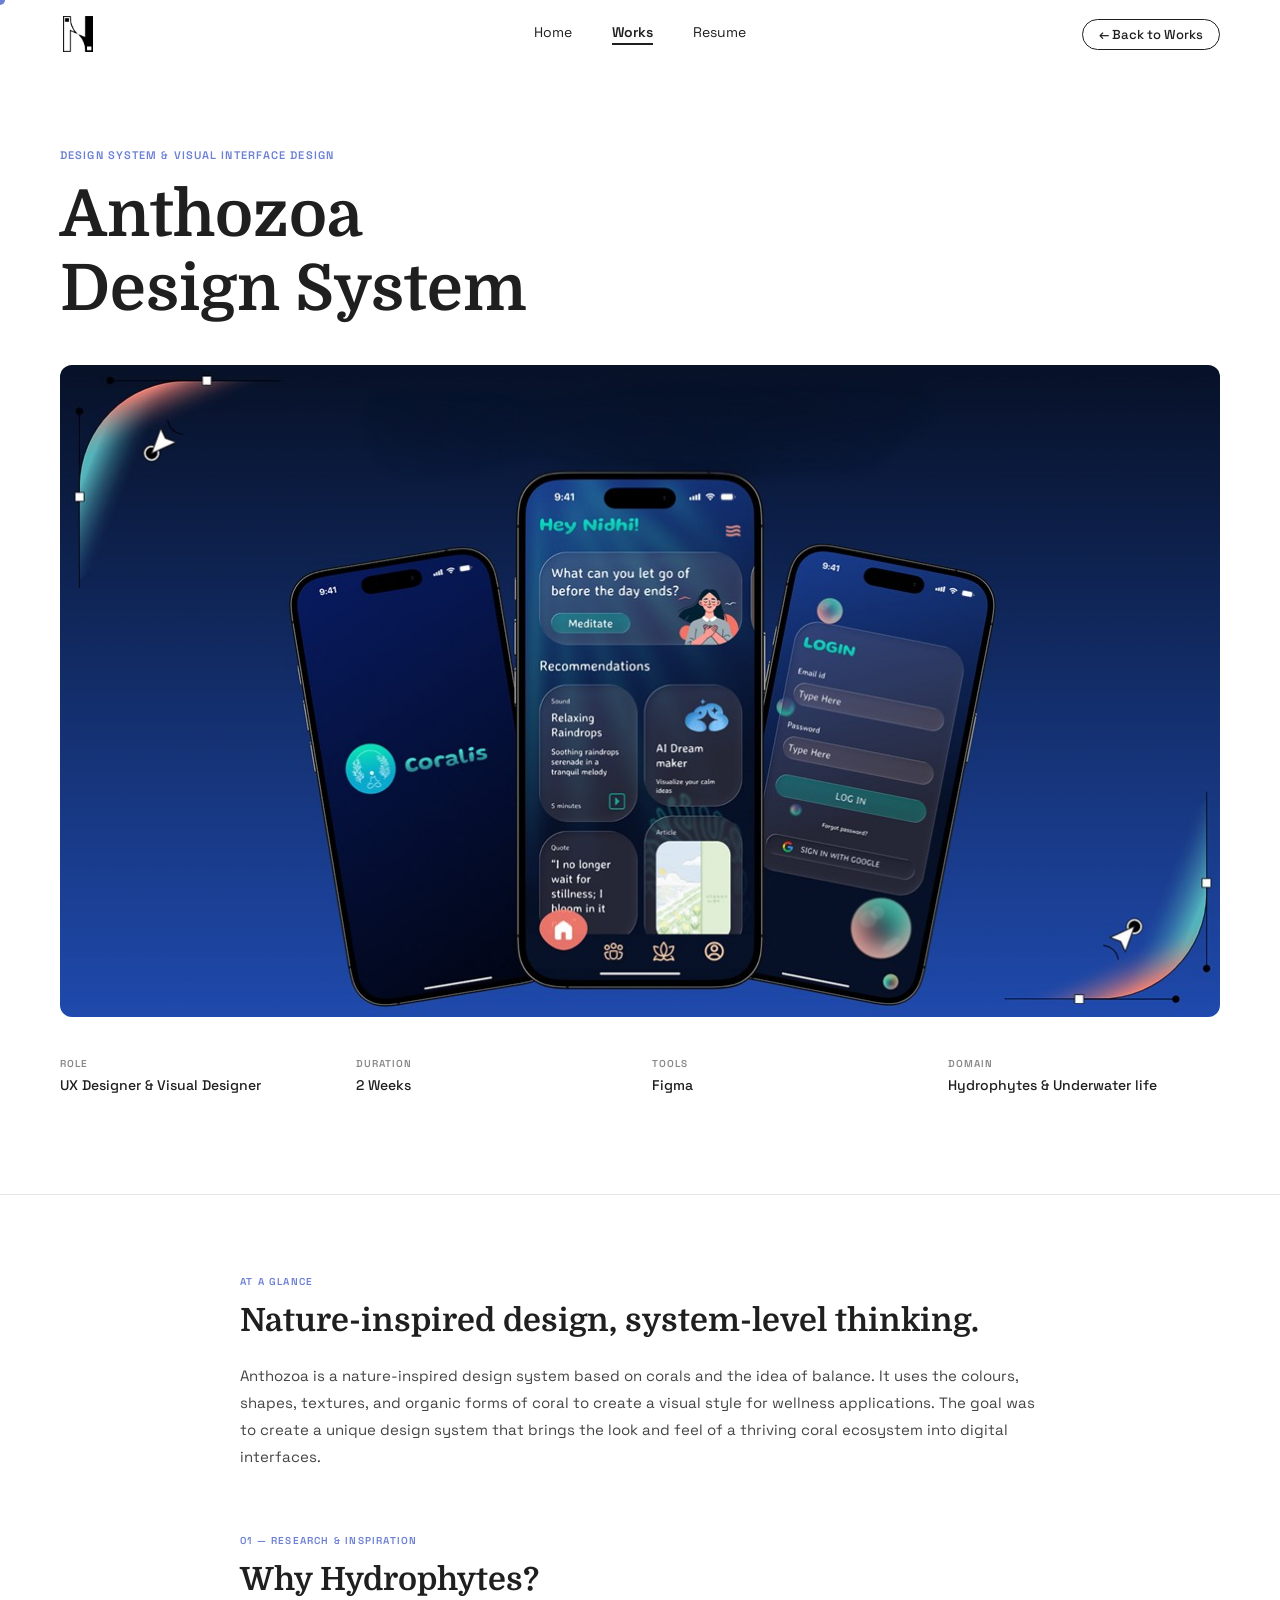
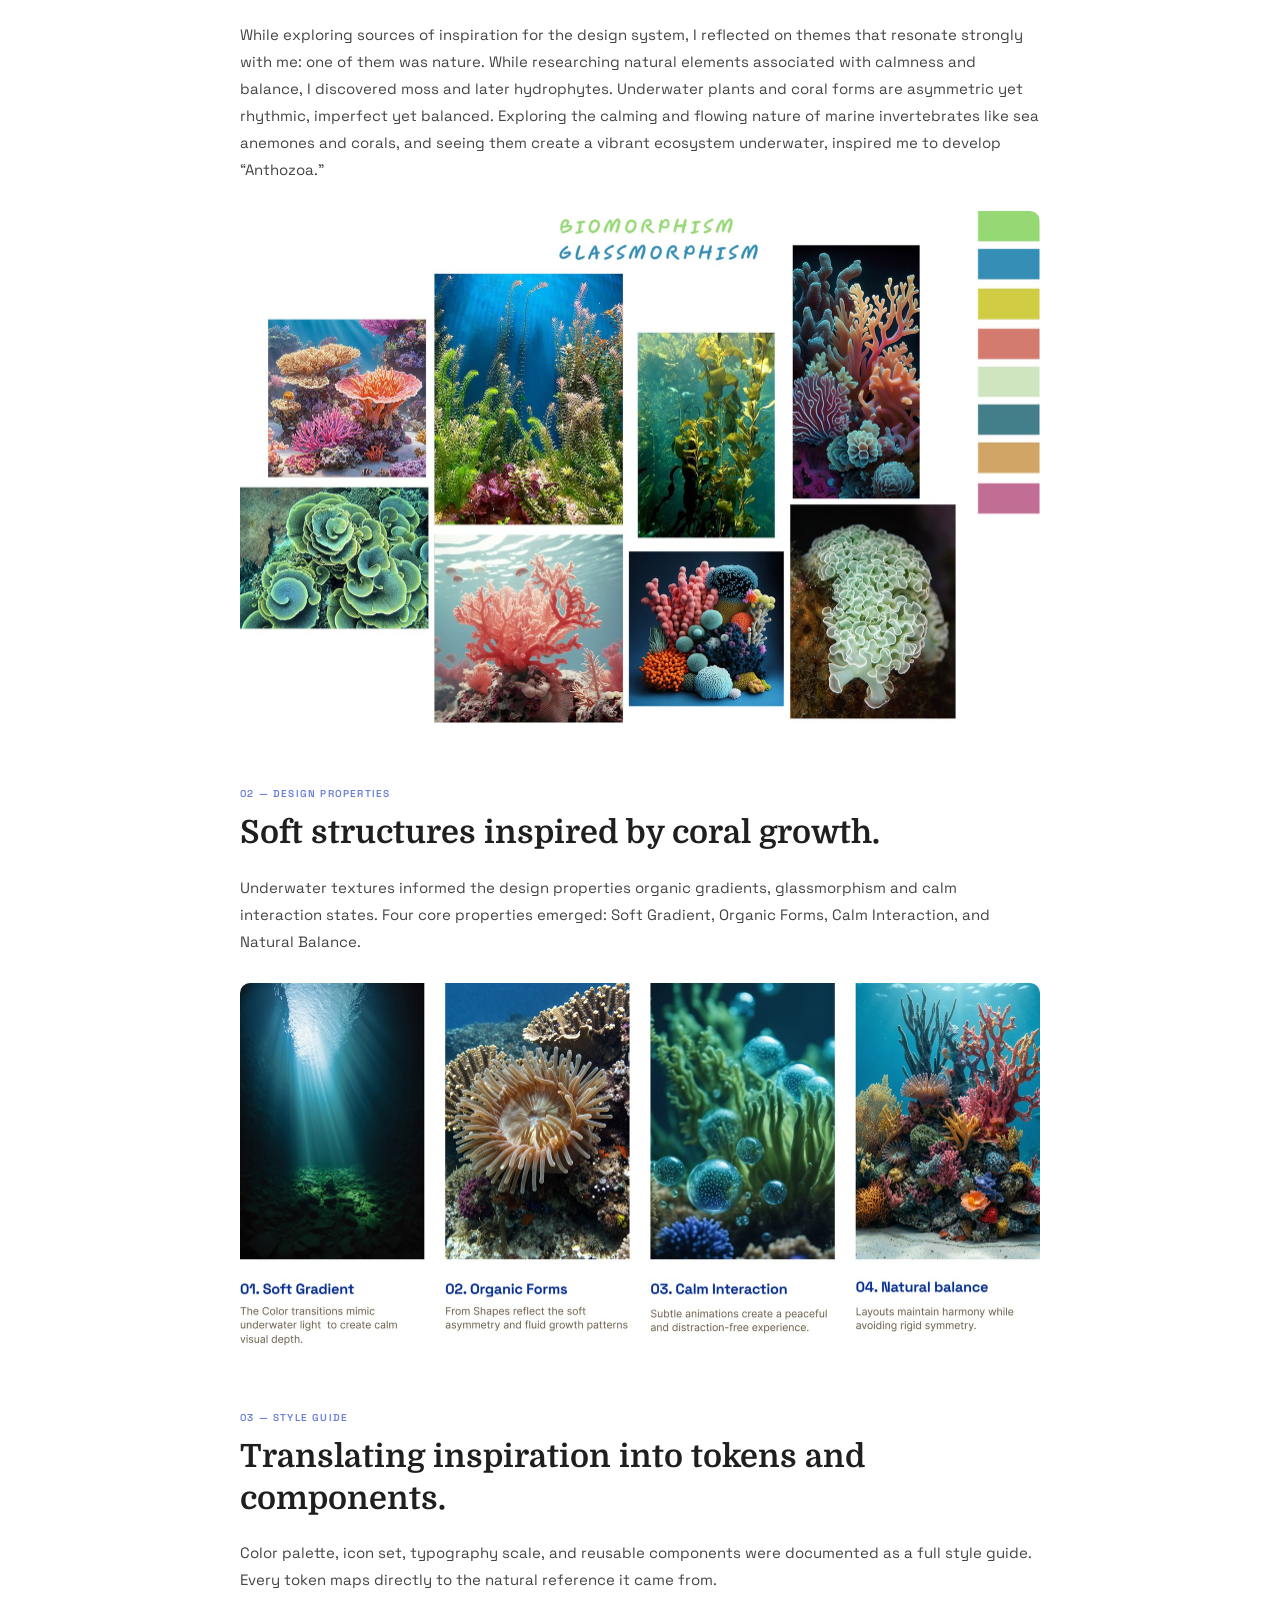
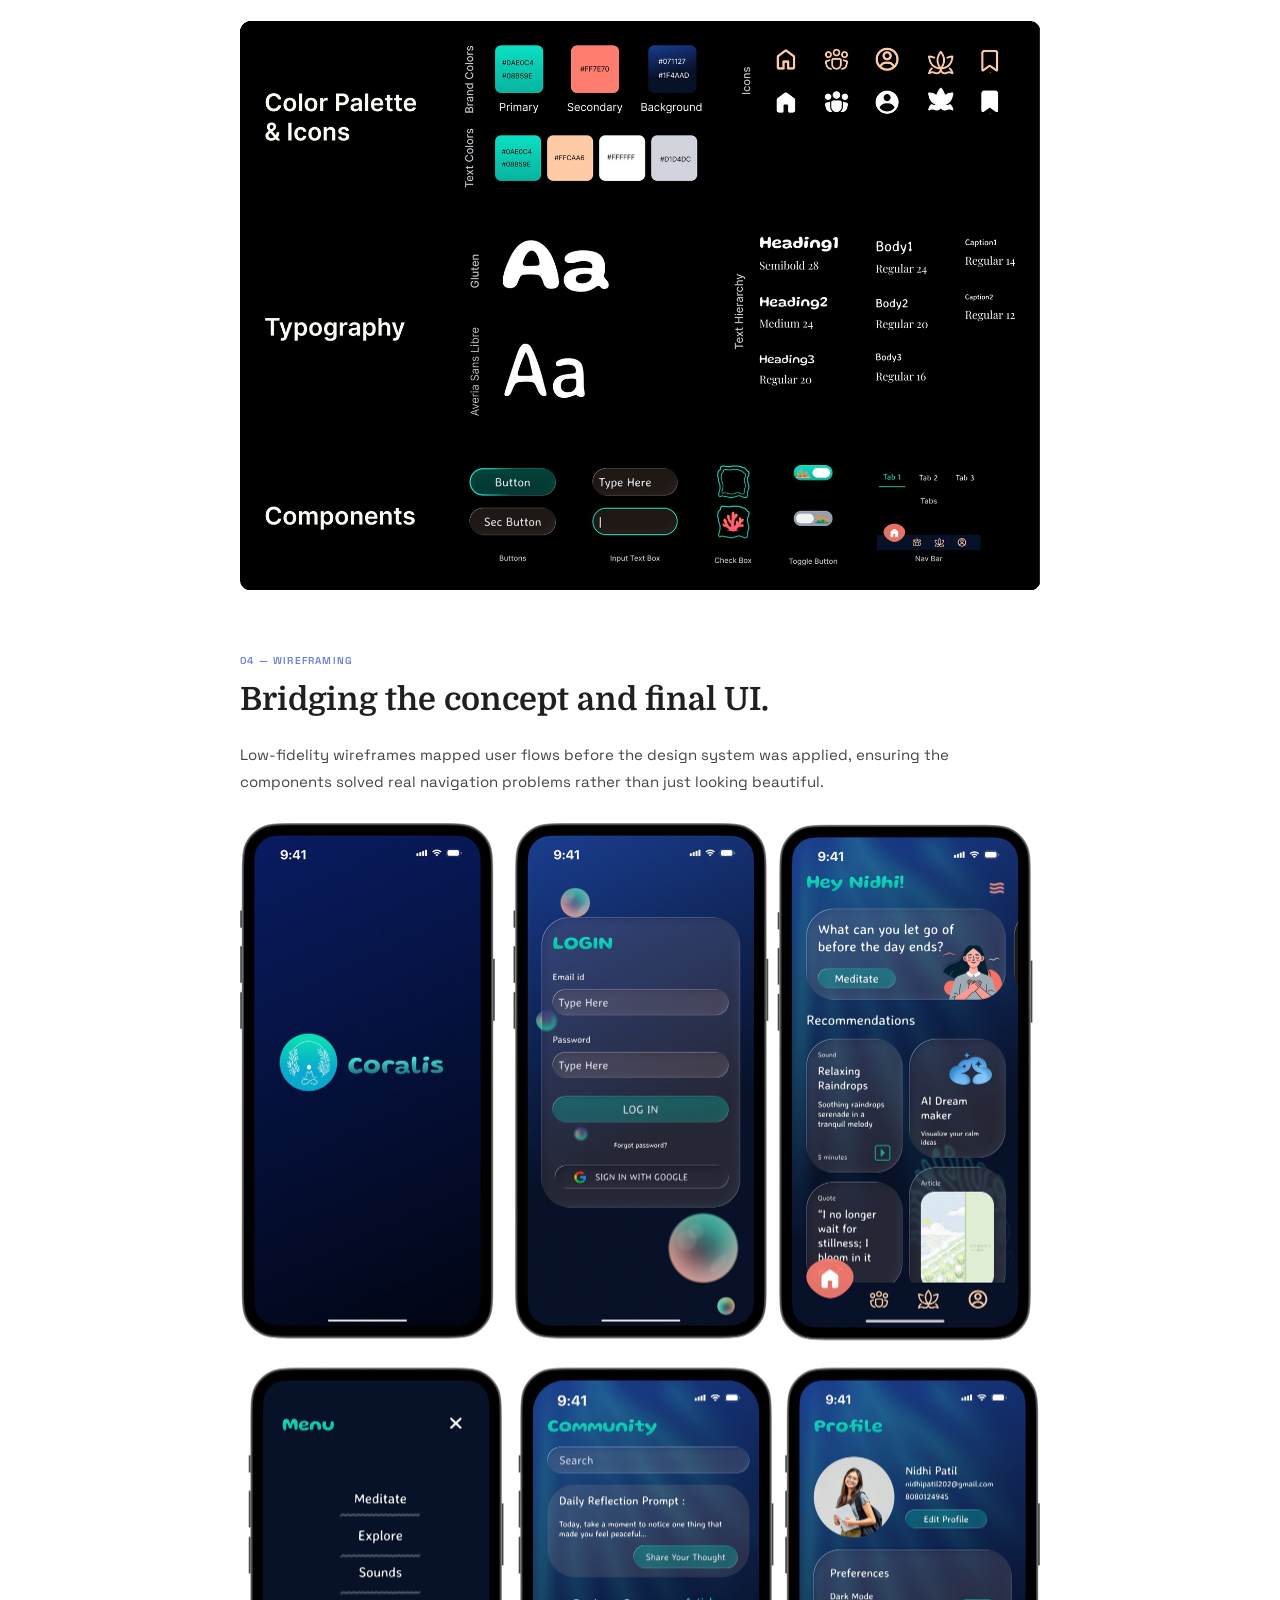
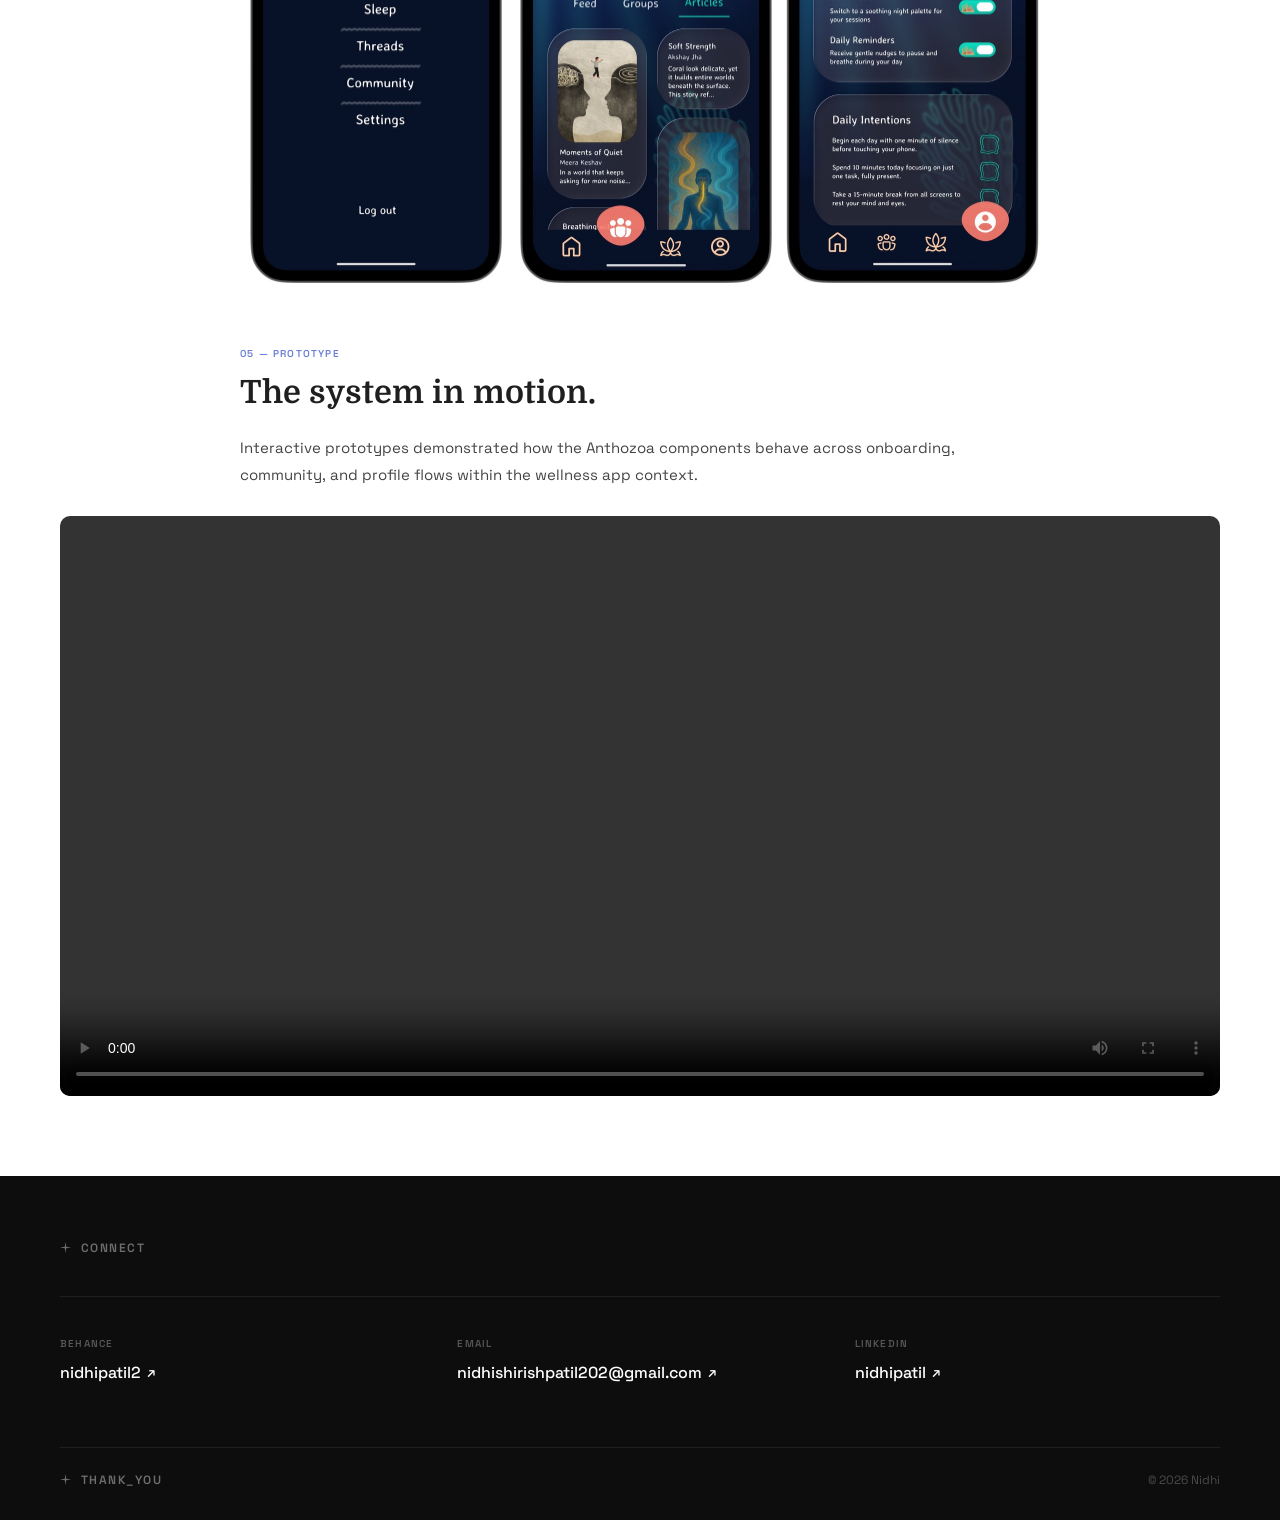
==== commit 650005a0: "Update portfolio" ====
--- a/pages/anthozoa.html
+++ b/pages/anthozoa.html
@@ -78,20 +78,21 @@
       <div class="reveal">
         <p class="cs-section-label">At a glance</p>
         <h2 class="cs-section-heading">Nature-inspired design, system-level thinking.</h2>
-        <p class="cs-section-text">Anthozoa is a nature-inspired design system translating natural elements associated with corals and balance into components for wellness applications. The goal was to build user-own visual design system for digital interfaces, inspired from nature, that captures the look-and-feel and materiality of thriving coral.</p>
+        <p class="cs-section-text">Anthozoa is a nature-inspired design system based on corals and the idea of balance. It uses the colours, shapes, textures, and organic forms of coral to create a visual style for wellness applications. The goal was to create a unique design system that brings the look and feel of a thriving coral ecosystem into digital interfaces.</p>
       </div>
 
       <div class="reveal">
         <p class="cs-section-label">01 — Research &amp; Inspiration</p>
         <h2 class="cs-section-heading">Why Hydrophytes?</h2>
-        <p class="cs-section-text">While exploring sources of inspiration for the design system, I reflected on themes that resonate strongly with the idea of nature and balance. Underwater plants and colors and coral forms and biomorphic yet rhythmic, important yet background. Reflecting also the calming and flowing views of natural environments that made the patterns felt so warm and inviting.</p>
+        <p class="cs-section-text">While exploring sources of inspiration for the design system, I reflected on themes that resonate strongly with me: one of them was nature. While researching natural elements associated with calmness and balance, I discovered moss and later hydrophytes.
+Underwater plants and coral forms are asymmetric yet rhythmic, imperfect yet balanced. Exploring the calming and flowing nature of marine invertebrates like sea anemones and corals, and seeing them create a vibrant ecosystem underwater, inspired me to develop “Anthozoa.”</p>
         <img src="../assets/images/anthozoa-moodboard.jpg" alt="Moodboard" style="margin-top:28px;border-radius:10px;width:100%;" loading="lazy" decoding="async" />
       </div>
 
       <div class="reveal">
         <p class="cs-section-label">02 — Design Properties</p>
         <h2 class="cs-section-heading">Soft structures inspired by coral growth.</h2>
-        <p class="cs-section-text">Underwater textures informed the design properties — organic gradients, glassy morphism and calm interaction states. Four core properties emerged: Soft Gradient, Organic Forms, Calm Interaction, and Natural Balance.</p>
+        <p class="cs-section-text">Underwater textures informed the design properties organic gradients, glassmorphism and calm interaction states. Four core properties emerged: Soft Gradient, Organic Forms, Calm Interaction, and Natural Balance.</p>
         <img src="../assets/images/anthozoa-design-properties.jpg" alt="Design properties grid" style="margin-top:28px;border-radius:10px;width:100%;" loading="lazy" decoding="async" />
       </div>
 
--- a/css/style.css
+++ b/css/style.css
@@ -29,16 +29,65 @@
    ============================================================ */
 *, *::before, *::after { box-sizing: border-box; margin: 0; padding: 0; }
 html {
-  scroll-behavior: smooth;
+  /* No global scroll-behavior:smooth — the one in-page anchor link (#works)
+     already does its own scrollIntoView({behavior:'smooth'}) in JS with
+     preventDefault, so this was doing nothing for navigation but was still
+     applied to every plain wheel/trackpad scroll — that's what caused the
+     page to overshoot and spring back ("bounce") when scrolling past the
+     footer on Chrome/Edge on Windows. */
   overflow-x: hidden; /* belt-and-braces alongside body's own overflow-x:hidden below — some content (e.g. the arc carousel, which needs overflow:visible for its own vertical bleed) can end up wider than the viewport, and relying on body alone to clip that isn't reliable in every browser */
   background: #0d0d0d; /* matches .footer — every page ends on the dark footer, so any residual overscroll edge shows this instead of flashing white */
   overscroll-behavior-y: contain; /* stops Chrome/Edge's scroll-past-the-end glow on Windows touchpads. "contain" only (not "none") and only on html, not body — the html+body "none" combo previously locked up scrolling entirely */
+  /* Horizontal counterpart of the line above. Checked with a script that
+     flags every element whose rendered box extends past the viewport
+     edge, on this page and a case-study page, at both desktop and
+     mobile widths, with the arc carousel animating and idle:
+     document.documentElement.scrollWidth and document.body.scrollWidth
+     matched window.innerWidth exactly every time — there's no element
+     actually wider than the page (the hero marquee is, deliberately,
+     but .hero-banner already clips it locally with its own
+     overflow:hidden). So there's no real horizontal scroll distance to
+     be at the "end" of; the sideways slide-and-snap-back on drag/scroll
+     near the left/right edge is the browser's native edge-swipe/scroll
+     -chaining gesture (e.g. the swipe-back-navigation affordance),
+     which fires regardless of whether there's anything to scroll to.
+     `contain` alone (stops chaining, but per spec still allows the
+     element's own local bounce/glow affordance to play) wasn't enough —
+     confirmed still visible after trying it — so this is `none` (also
+     suppresses that local affordance), unlike the `-y` line above which
+     stays `contain`. This is a narrower risk than a `none` on the
+     vertical axis would be: html has no horizontal scroll content at
+     all (overflow-x:hidden, scrollWidth already == innerWidth per the
+     check above), so there's nothing for this to "lock up" — it can
+     only suppress a gesture with no scrollable destination anyway. Only
+     set on html, not body, same as -y. */
+  overscroll-behavior-x: none;
 }
 body {
   font-family: var(--font-body);
   background: var(--white);
   color: var(--black);
-  overflow-x: hidden;
+  /* overflow: hidden (not just overflow-x) is load-bearing: html is the
+     only element that should ever scroll (confirmed via
+     document.scrollingElement). Because overflow-x was hidden here but
+     overflow-y was left unset, the CSS overflow spec forces overflow-y
+     to compute to `auto` instead of `visible` (an element can't mix
+     visible on one axis with non-visible on the other) — quietly
+     turning body into its own scroll container. The arc carousel's
+     cards (deliberately transform-only, see js/main.js) dip past
+     .arc-section/.arc-stage's `overflow: visible` into the footer's
+     area, and with body an `auto` container, its scrollHeight kept
+     recomputing to include however far the currently-mid-swing cards
+     reached — a value that grew and shrank every frame as the carousel
+     spun, even though html's real scrollHeight (the actual scroll
+     limit) stayed fixed at the footer's bottom. That phantom, oscillating
+     region is what showed up as a white gap under the footer and a
+     spring-back/bounce when scrolling to the bottom. Explicitly clipping
+     both axes here removes the ambiguity — the dipping cards still
+     paint into the footer's area fine (that area is well within body's
+     natural height), they just stop inflating body's own overflow.
+     Do not narrow this back to overflow-x alone. */
+  overflow: hidden;
   cursor: none;
 }
 a { color: inherit; text-decoration: none; }
@@ -244,7 +293,47 @@
 /* ============================================================
    PAGE WRAPPER
    ============================================================ */
-.page-body { padding-top: var(--nav-h); }
+.page-body {
+  padding-top: var(--nav-h);
+  /* Hard vertical clip at the true end of the page (this <main> wraps
+     everything through the footer). The arc carousel's cards
+     (index.html only) are animated purely via CSS transform so nothing
+     is added/removed from layout each frame, but .arc-section/.arc-stage
+     use overflow:visible so the outer cards can dip past their own box
+     into the footer's area (see the ARC CAROUSEL comment in js/main.js).
+     Without a clip somewhere past the footer, that transform overflow
+     keeps leaking up to body/html's scrollable-overflow calculation,
+     and since the cards are mid-swing at different depths every frame,
+     that leaked overflow grows and shrinks continuously — confirmed via
+     document.body.scrollHeight polling, which sawtoothed between ~5195
+     and ~5295 while document.documentElement.scrollHeight (the real,
+     intended scroll limit) stayed rock solid. That fluctuating phantom
+     region below the footer is what showed up as a white gap and a
+     spring-back/bounce when scrolling to the bottom. Clipping here
+     absorbs it: this element's own natural height already ends exactly
+     at the footer's bottom, so the cards still visually dip into the
+     footer's area fine (that's well inside this box) — they just can't
+     inflate anything above it anymore.
+
+     overflow-x must be set here too (not left implicit) — this was the
+     actual cause of a follow-up horizontal-bounce bug. The arc cards
+     swing wide as well as low (same transform, same overflow:visible on
+     .arc-section/.arc-stage), and with only overflow-y declared here,
+     the CSS overflow spec forces this element's overflow-x to compute
+     to `auto` instead of `visible` (an element can't mix visible on one
+     axis with non-visible on the other — the same rule documented on
+     body below). That quietly turned this <main> into its own
+     independent, genuinely-scrollable horizontal container: measured
+     clientWidth 1422 vs scrollWidth 1690, a real 268px of horizontal
+     scroll room, traced to specific .arc-card elements extending exactly
+     268px past this element's right edge. html's own overflow-x/
+     overscroll-behavior-x were already correctly locked down, but that's
+     a different element — dragging near the edge was scrolling *this*
+     nested auto container instead, which had no overscroll-behavior set
+     at all. Explicit `hidden` on both axes removes the ambiguity, same
+     fix as body's overflow below. */
+  overflow: hidden;
+}
 
 /* ============================================================
    HERO
@@ -435,6 +524,82 @@
 }
 
 /* ============================================================
+   AI LAB (part of Works)
+   ============================================================ */
+.ai-lab-divider {
+  width: 100%;
+  max-width: 1040px;
+  height: 1px;
+  margin: 56px auto 56px;
+  background: rgba(0,0,0,0.1);
+}
+
+.ai-lab {
+  display: flex;
+  flex-direction: column;
+  align-items: center;
+  text-align: center;
+}
+
+.ai-lab-label {
+  font-family: var(--font-heading);
+  font-size: clamp(20px, 2vw, 26px);
+  font-weight: 700;
+  color: var(--black);
+  margin-bottom: 8px;
+}
+
+.ai-lab-subtitle {
+  font-family: var(--font-body);
+  font-size: 15px;
+  color: rgba(0,0,0,0.55);
+  margin-bottom: 32px;
+}
+
+.ai-lab-grid {
+  display: flex;
+  flex-wrap: wrap;
+  justify-content: center;
+  gap: 32px;
+  width: 100%;
+}
+
+.ai-lab-card {
+  position: relative;
+  border-radius: 16px;
+  overflow: hidden;
+  display: block;
+  width: 100%;
+  max-width: 504px; /* half the main project card's dimensions */
+  aspect-ratio: 1672 / 941;
+  background: #111;
+  text-align: left;
+}
+.ai-lab-card img {
+  width: 100%;
+  height: 100%;
+  object-fit: cover;
+  transition: transform 0.5s cubic-bezier(0.25, 0.46, 0.45, 0.94);
+  display: block;
+}
+.ai-lab-card:hover img { transform: scale(1.03); }
+
+.ai-lab-card .project-card-info {
+  padding: 16px 18px;
+}
+.ai-lab-card .project-card-tag {
+  font-size: 10px;
+}
+.ai-lab-card .project-card-title {
+  font-size: clamp(15px, 1.6vw, 19px);
+}
+
+@media (max-width: 640px) {
+  .ai-lab-divider { margin: 40px auto; }
+  .ai-lab-card { max-width: 100%; }
+}
+
+/* ============================================================
    ABOUT
    ============================================================ */
 .about {
@@ -515,22 +680,32 @@
 }
 
 @media (max-width: 900px) {
+  /* Below this width the photo drops from beside the text (where it's
+     sticky and costs no extra scroll height) to stacked below it —
+     that adds the photo's full height on top of the text, so this
+     section gets its own smaller padding + a smaller photo here rather
+     than waiting for the general 768px breakpoint, to keep the section
+     from ballooning to ~2 viewports tall. */
+  #about {
+    padding: 64px var(--pad-x);
+  }
   .about-inner {
     grid-template-columns: 1fr;
-    gap: 48px;
+    gap: 32px;
   }
   .about-photo-wrap {
     position: relative;
-    max-width: 380px;
+    max-width: 300px;
     margin: 0 auto;
   }
   .about-stamp {
-    width: 84px;
-    height: 84px;
+    width: 68px;
+    height: 68px;
   }
   .about-row {
     grid-template-columns: 1fr;
     gap: 8px;
+    padding: 24px 0;
   }
 }
 
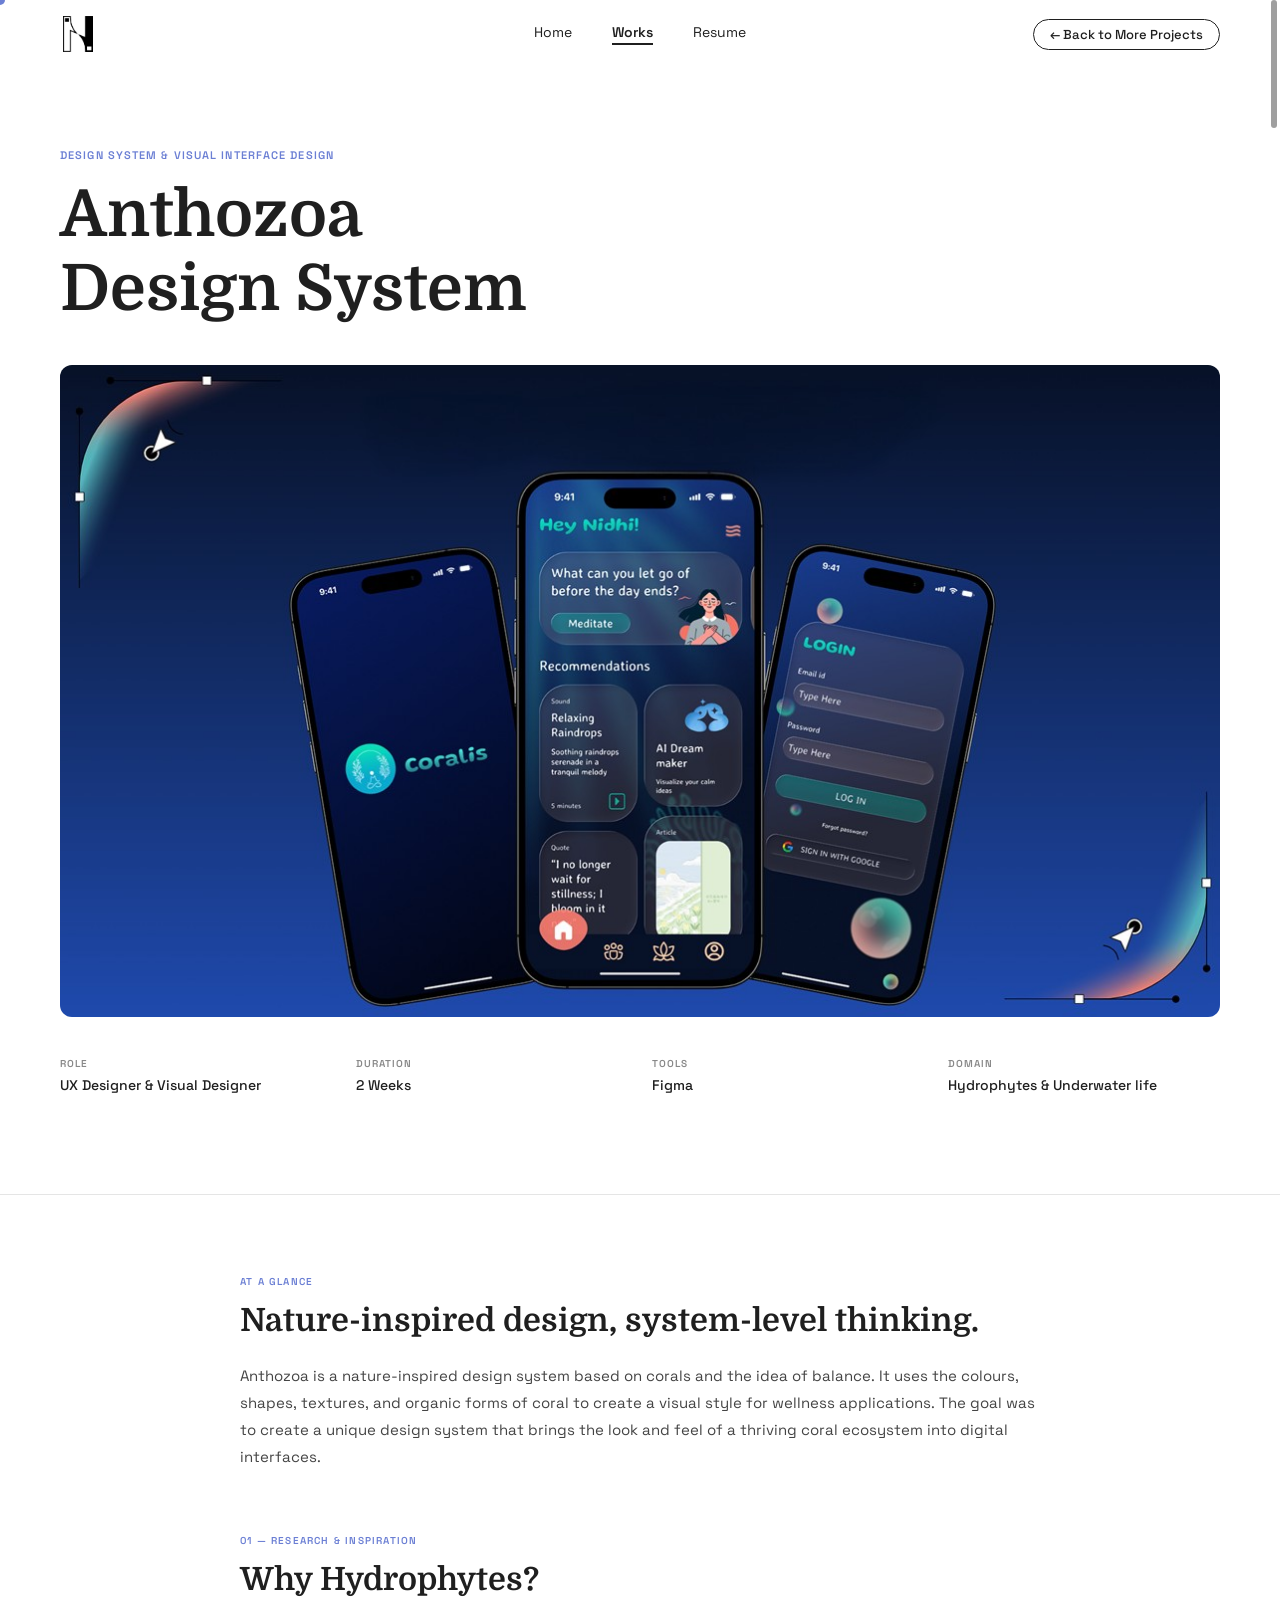
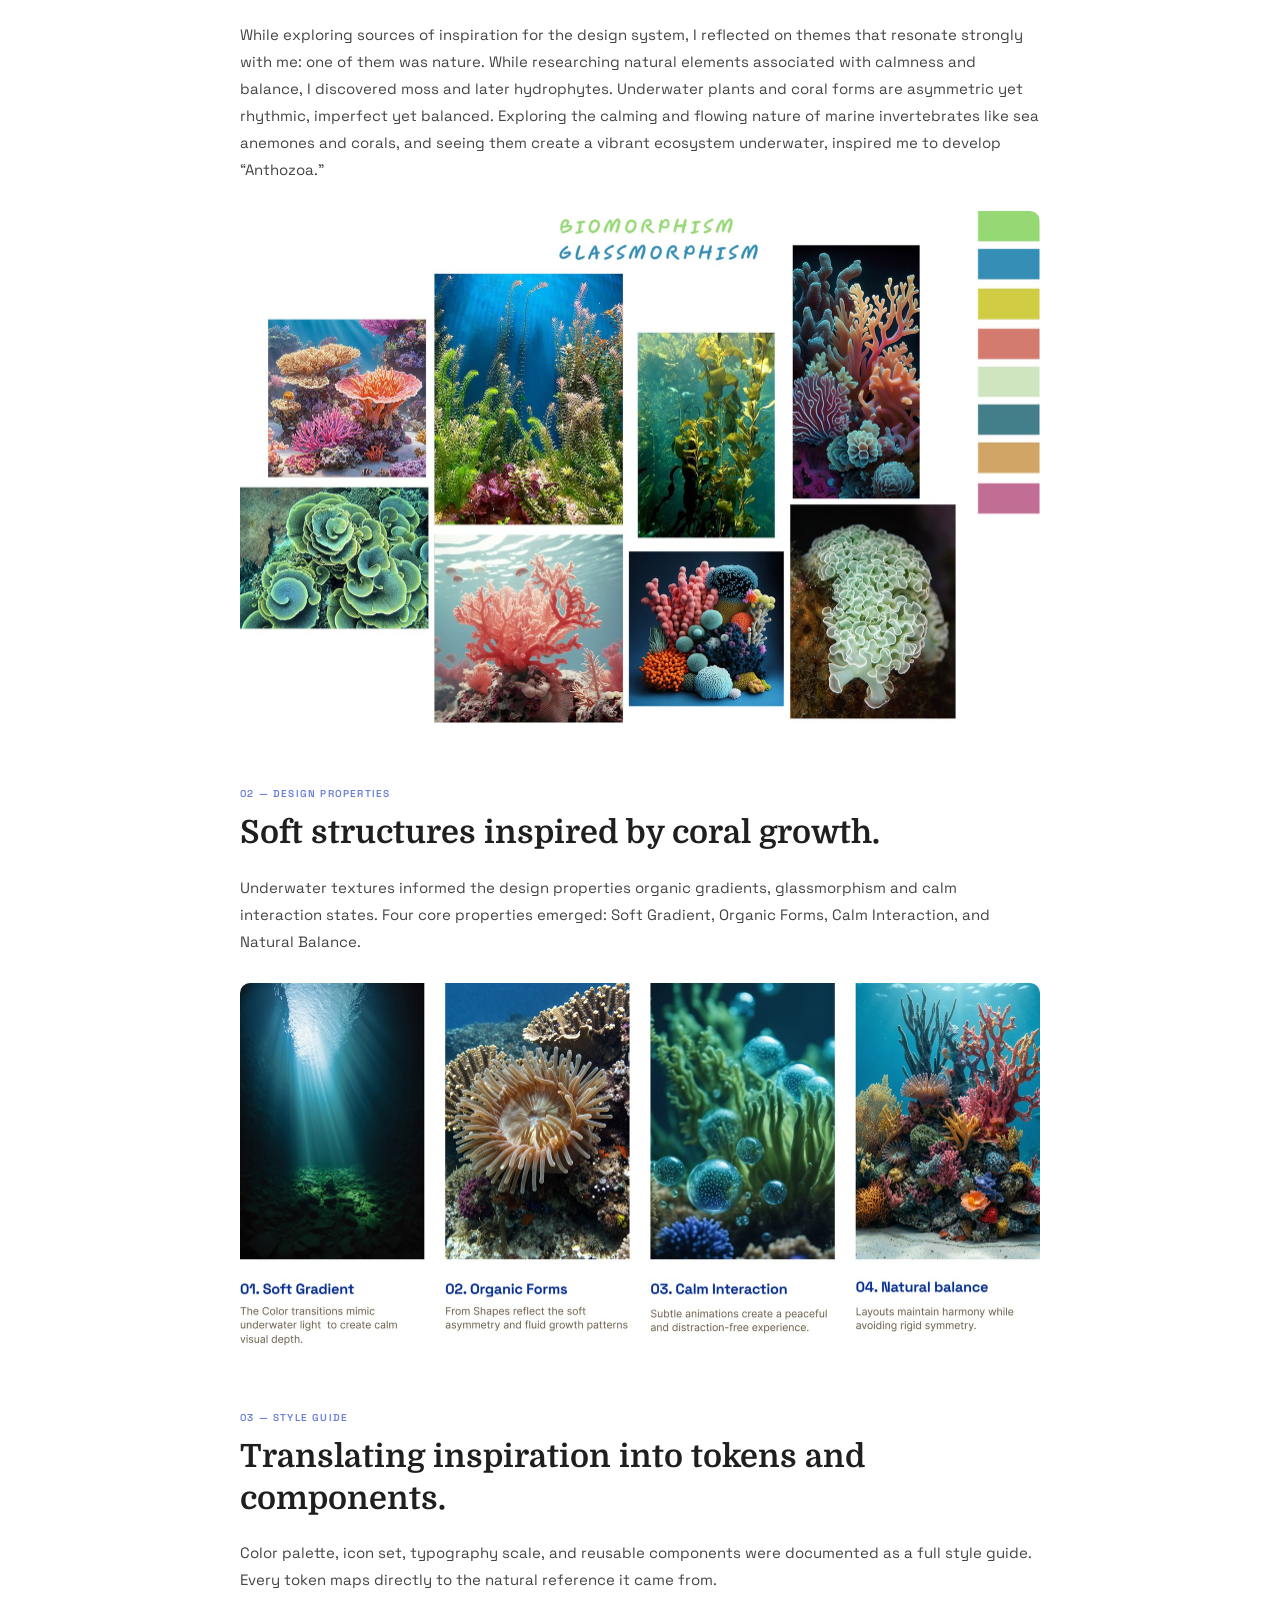
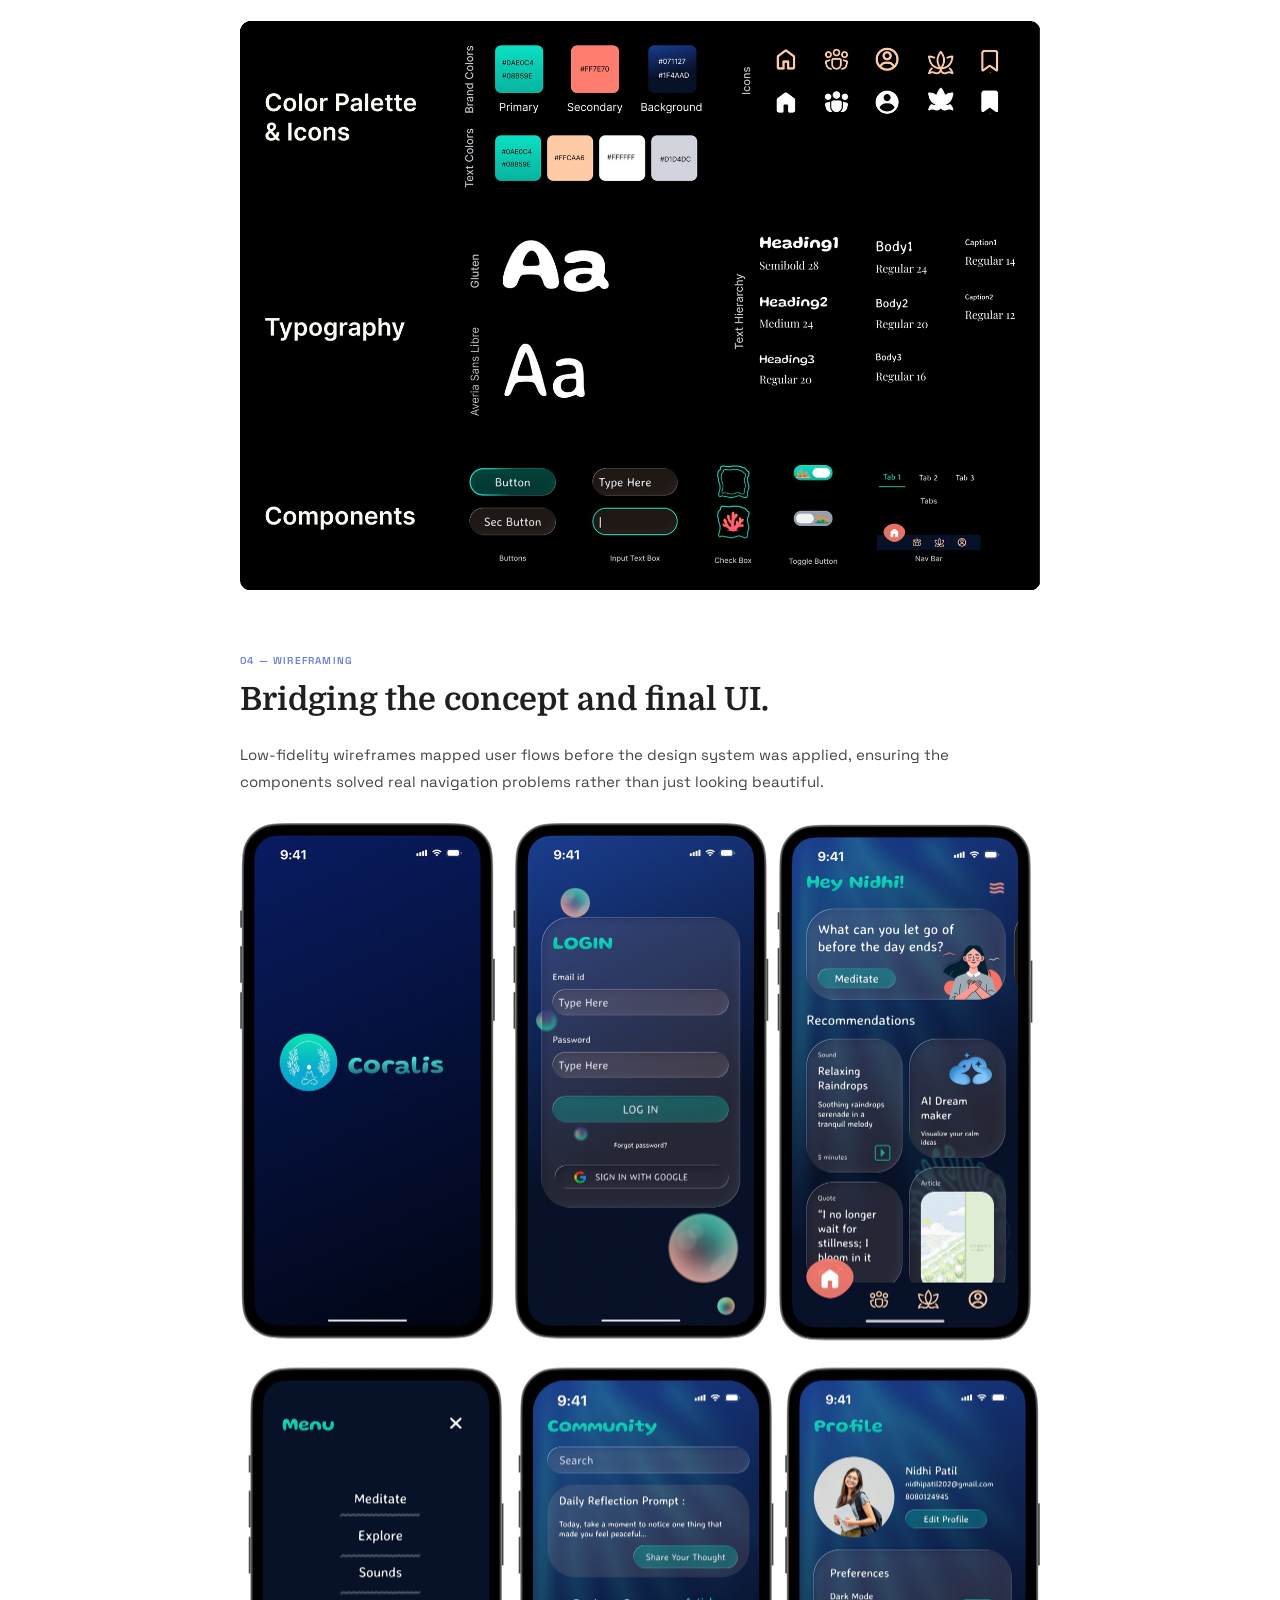
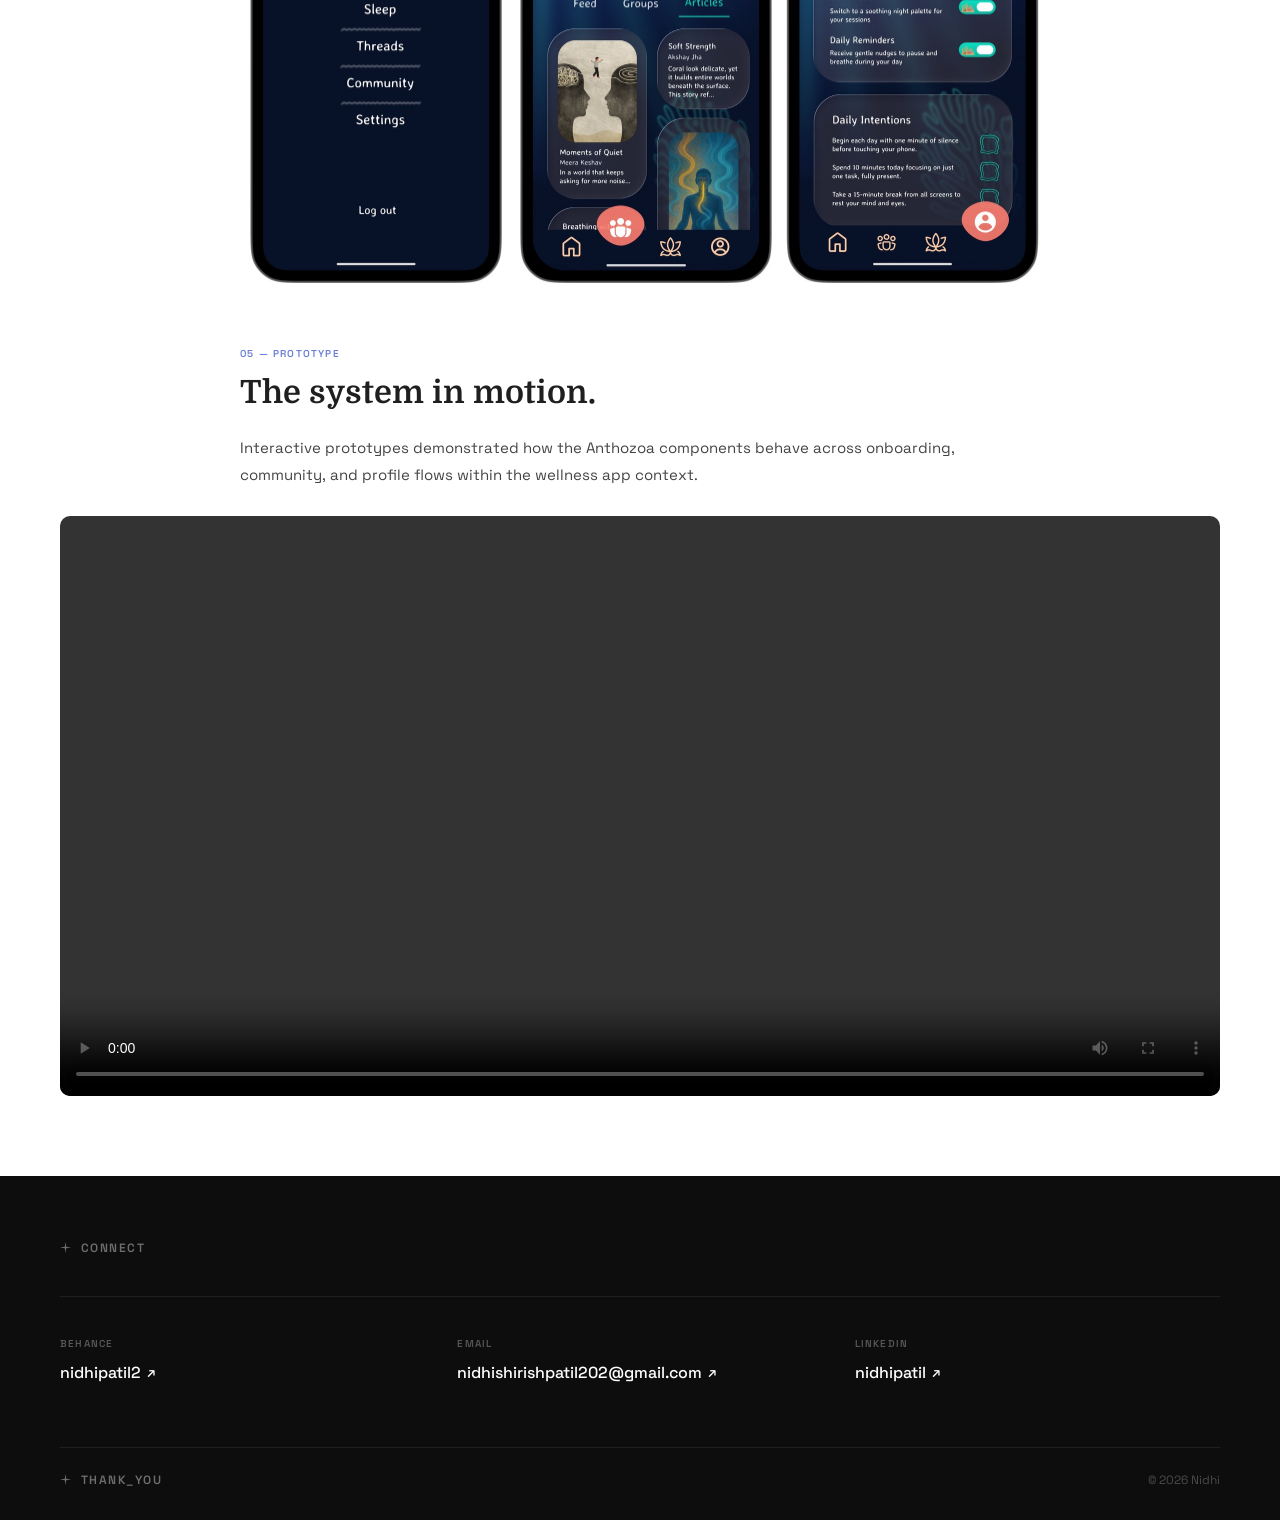
==== commit 1ce7bdbc: "Move AI Lab and Anthozoa to a new More Projects page Home page now ends the projects section with an" ====
--- a/pages/anthozoa.html
+++ b/pages/anthozoa.html
@@ -25,7 +25,7 @@
     <a href="resume.html">Resume</a>
   </div>
 
-  <a href="../index.html#works" class="nav-back">← Back to Works</a>
+  <a href="more-projects.html" class="nav-back">← Back to More Projects</a>
 
   <button class="nav-burger" aria-label="Toggle menu">
     <span></span><span></span><span></span>
@@ -37,7 +37,7 @@
   <a href="../index.html">Home</a>
   <a href="../index.html#works">Works</a>
   <a href="resume.html">Resume</a>
-  <a href="../index.html#works">← Back to Works</a>
+  <a href="more-projects.html">← Back to More Projects</a>
 </div>
 
 <main class="page-body">
--- a/css/style.css
+++ b/css/style.css
@@ -291,6 +291,63 @@
 }
 
 /* ============================================================
+   NAV — SCROLL-DIRECTION BEHAVIOUR
+   js/main.js adds .nav--hidden when scrolling down and removes it on
+   any upward scroll (and always at the top of the page).
+   ============================================================ */
+.nav {
+  transition: transform 0.35s cubic-bezier(0.4, 0, 0.2, 1);
+  will-change: transform;
+}
+.nav.nav--hidden { transform: translateY(-100%); }
+
+/* ============================================================
+   CUSTOM SCROLLBAR — project (case study) pages only; created by
+   js/main.js. The native scrollbar stays hidden (see above); this is
+   a slim, draggable replacement on the right edge. mix-blend-mode keeps
+   the thumb visible on light and dark sections alike.
+   ============================================================ */
+.scrollbar {
+  position: fixed;
+  top: 0; right: 0; bottom: 0;
+  width: 16px;                       /* generous grab area, thumb is slimmer */
+  z-index: 1001;
+  mix-blend-mode: difference;
+  touch-action: none;
+  user-select: none;
+  -webkit-user-select: none;
+}
+.scrollbar[hidden] { display: none; }
+.scrollbar__thumb {
+  position: absolute;
+  top: 0; right: 3px;
+  width: 6px;
+  min-height: 40px;
+  border-radius: 999px;
+  background: #fff;
+  opacity: 0.38;
+  will-change: transform;
+  transition: width 0.18s ease, right 0.18s ease, opacity 0.18s ease;
+}
+.scrollbar:hover .scrollbar__thumb { width: 10px; right: 3px; opacity: 0.6; }
+.scrollbar.is-dragging .scrollbar__thumb { width: 10px; opacity: 0.85; }
+html.is-dragging-scrollbar, html.is-dragging-scrollbar * { user-select: none !important; -webkit-user-select: none !important; }
+
+/* Touch devices: wider grab area, and the thumb only shows while
+   scrolling or dragging (like the native mobile scrollbar). */
+@media (hover: none), (pointer: coarse) {
+  .scrollbar { width: 24px; }
+  .scrollbar__thumb { width: 6px; right: 4px; opacity: 0; transition: opacity 0.3s ease; }
+  .scrollbar:hover .scrollbar__thumb { width: 6px; opacity: 0; }
+  .scrollbar.is-active .scrollbar__thumb { opacity: 0.55; }
+  .scrollbar.is-dragging .scrollbar__thumb { width: 8px; opacity: 0.85; }
+}
+@media (prefers-reduced-motion: reduce) {
+  .nav { transition: none; }
+  .scrollbar__thumb { transition: none; }
+}
+
+/* ============================================================
    PAGE WRAPPER
    ============================================================ */
 .page-body {
@@ -593,6 +650,27 @@
 .ai-lab-card .project-card-title {
   font-size: clamp(15px, 1.6vw, 19px);
 }
+
+/* "Explore More Projects" link + target section */
+.more-projects-link {
+  display: block;
+  width: fit-content;
+  margin: 40px auto 0;
+  font-family: var(--font-body);
+  font-size: 15px;
+  color: rgba(0,0,0,0.55);
+  border-bottom: 1px solid transparent;
+  transition: color 0.25s ease, border-color 0.25s ease;
+}
+.more-projects-link span {
+  display: inline-block;
+  transition: transform 0.25s ease;
+}
+.more-projects-link:hover {
+  color: var(--black);
+  border-color: currentColor;
+}
+.more-projects-link:hover span { transform: translateX(4px); }
 
 @media (max-width: 640px) {
   .ai-lab-divider { margin: 40px auto; }
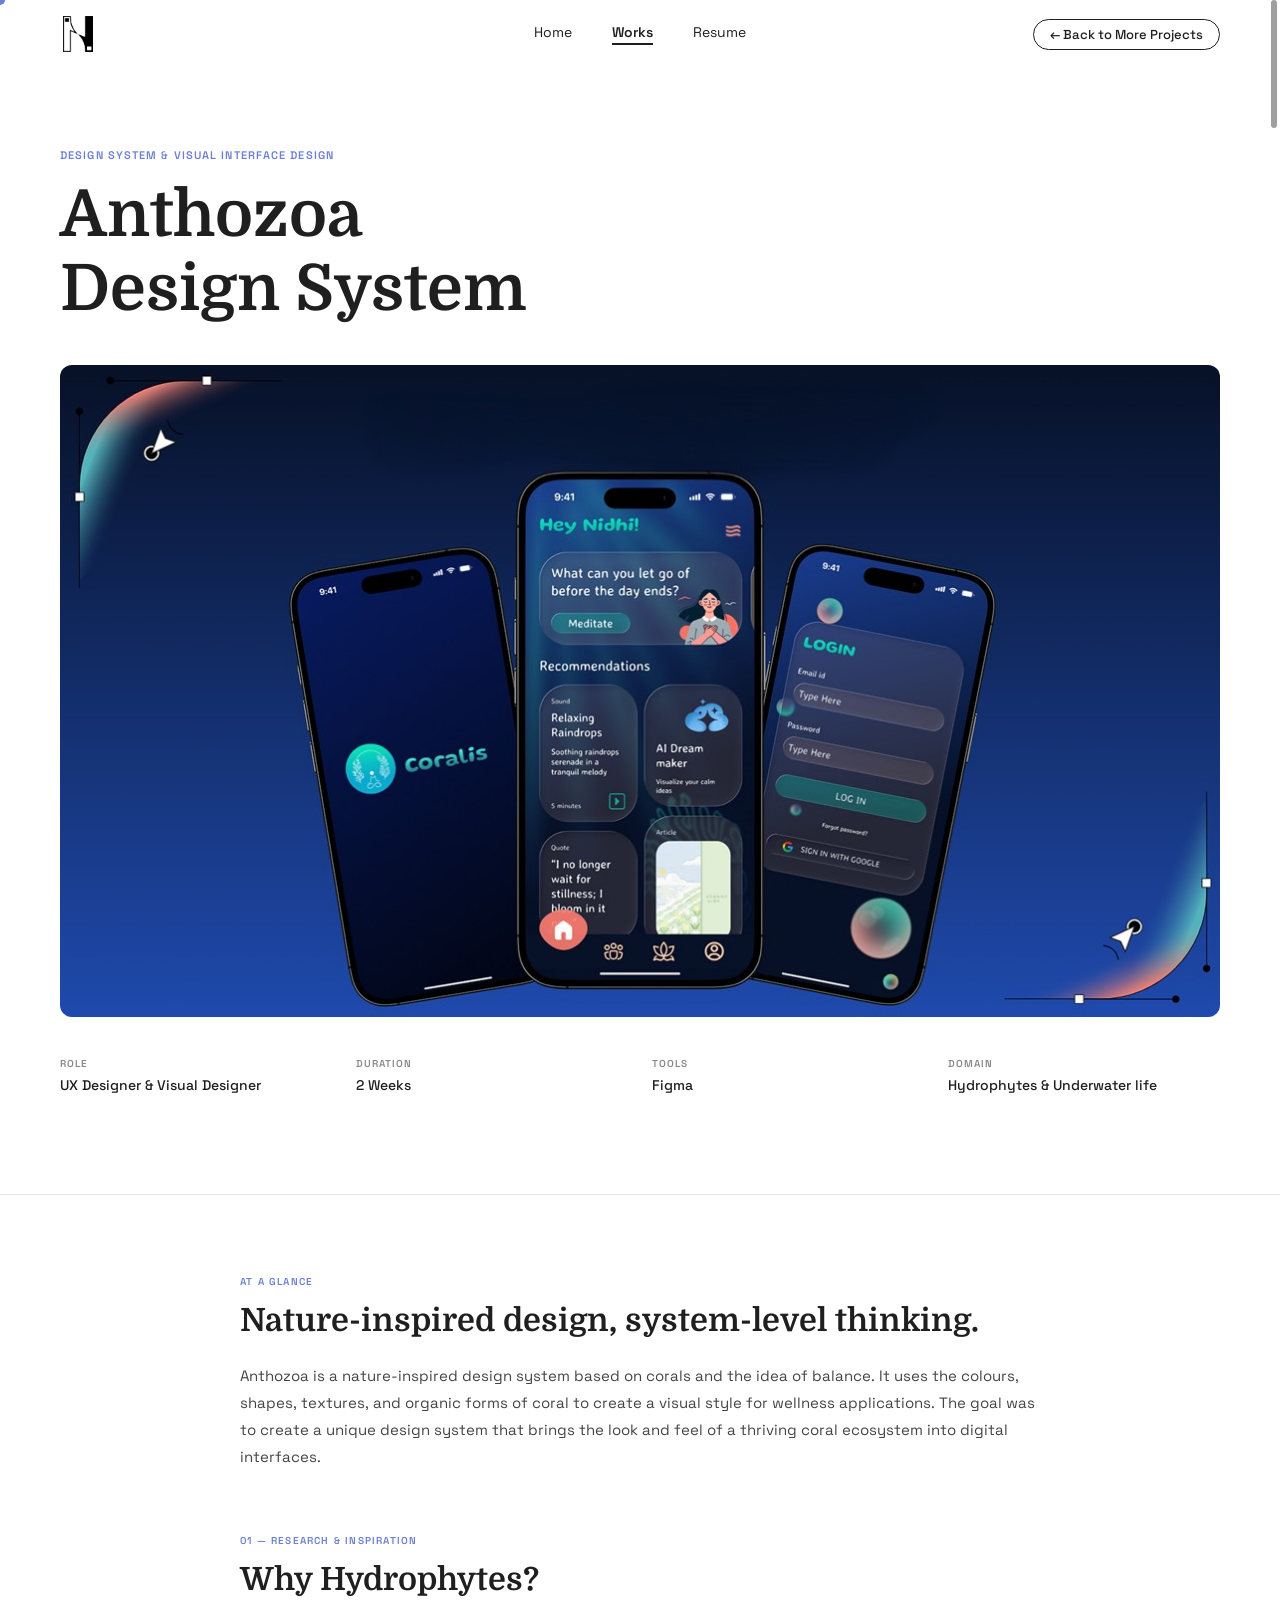
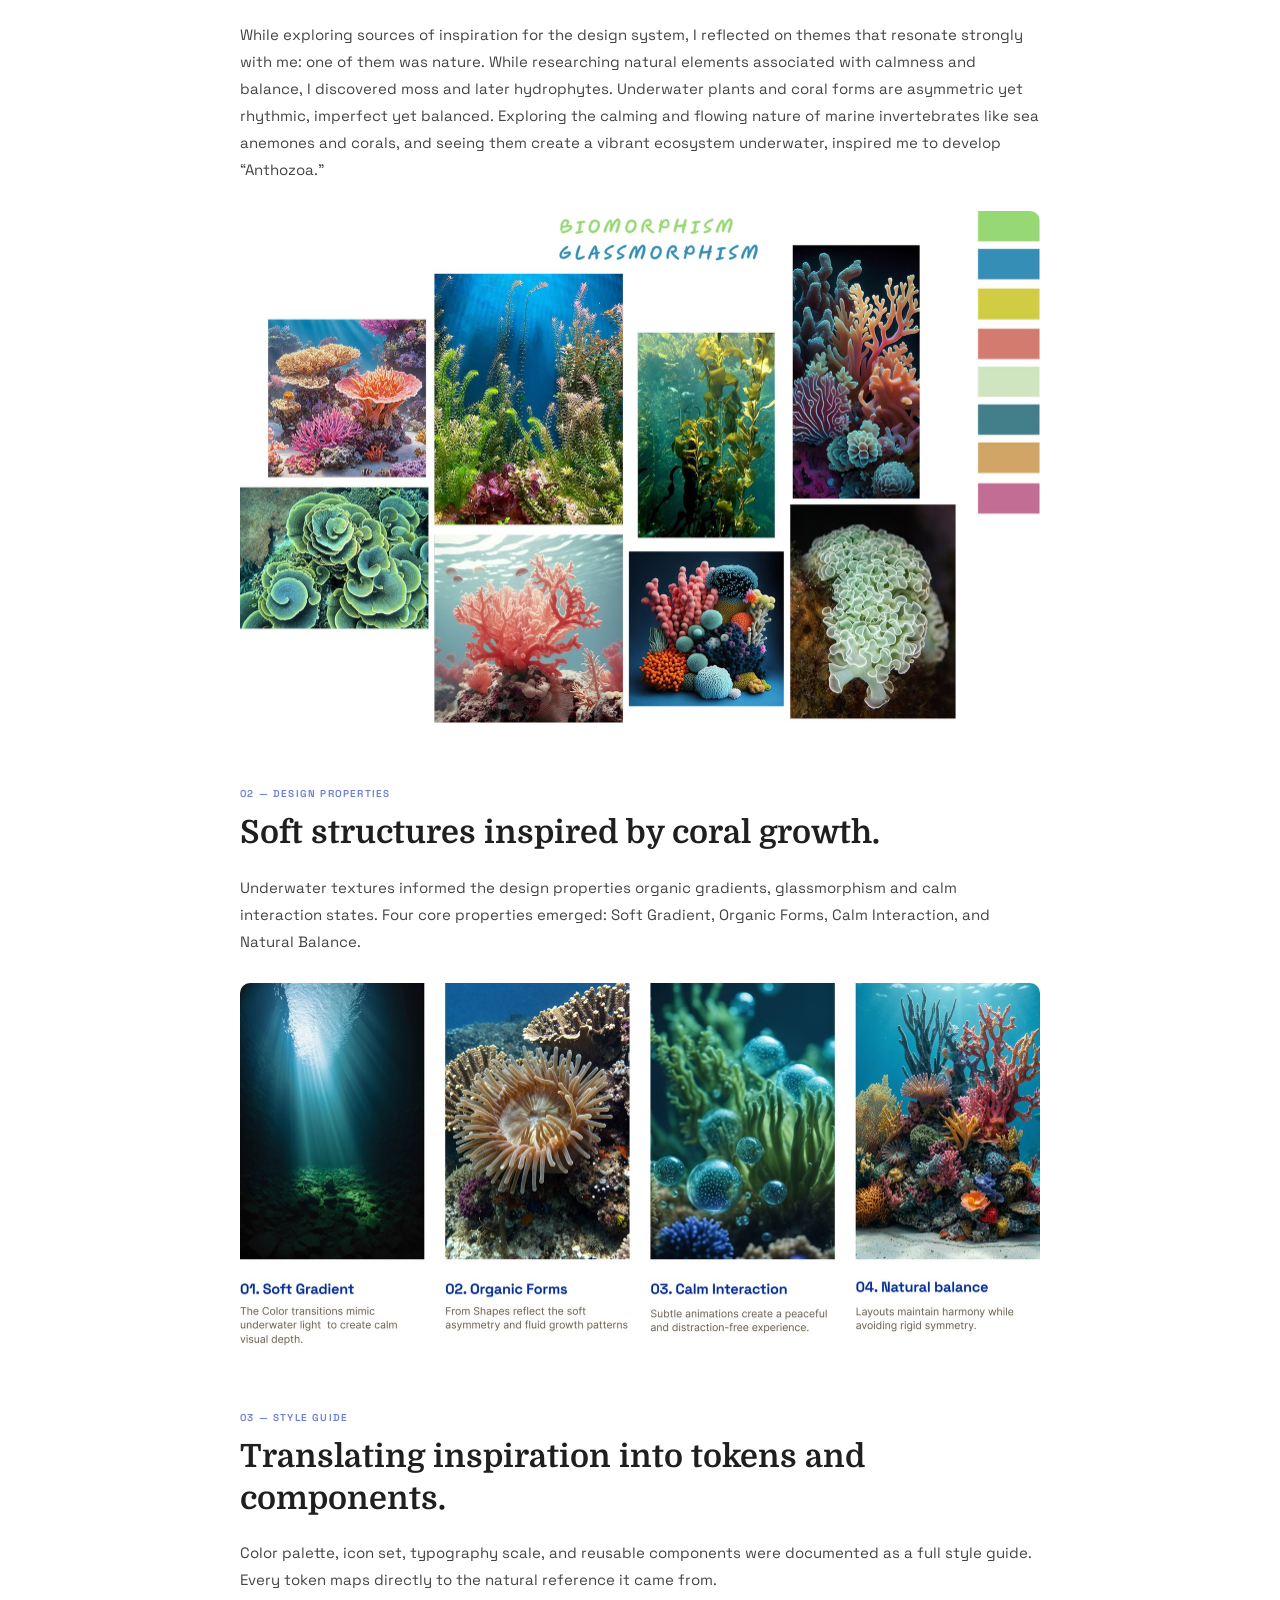
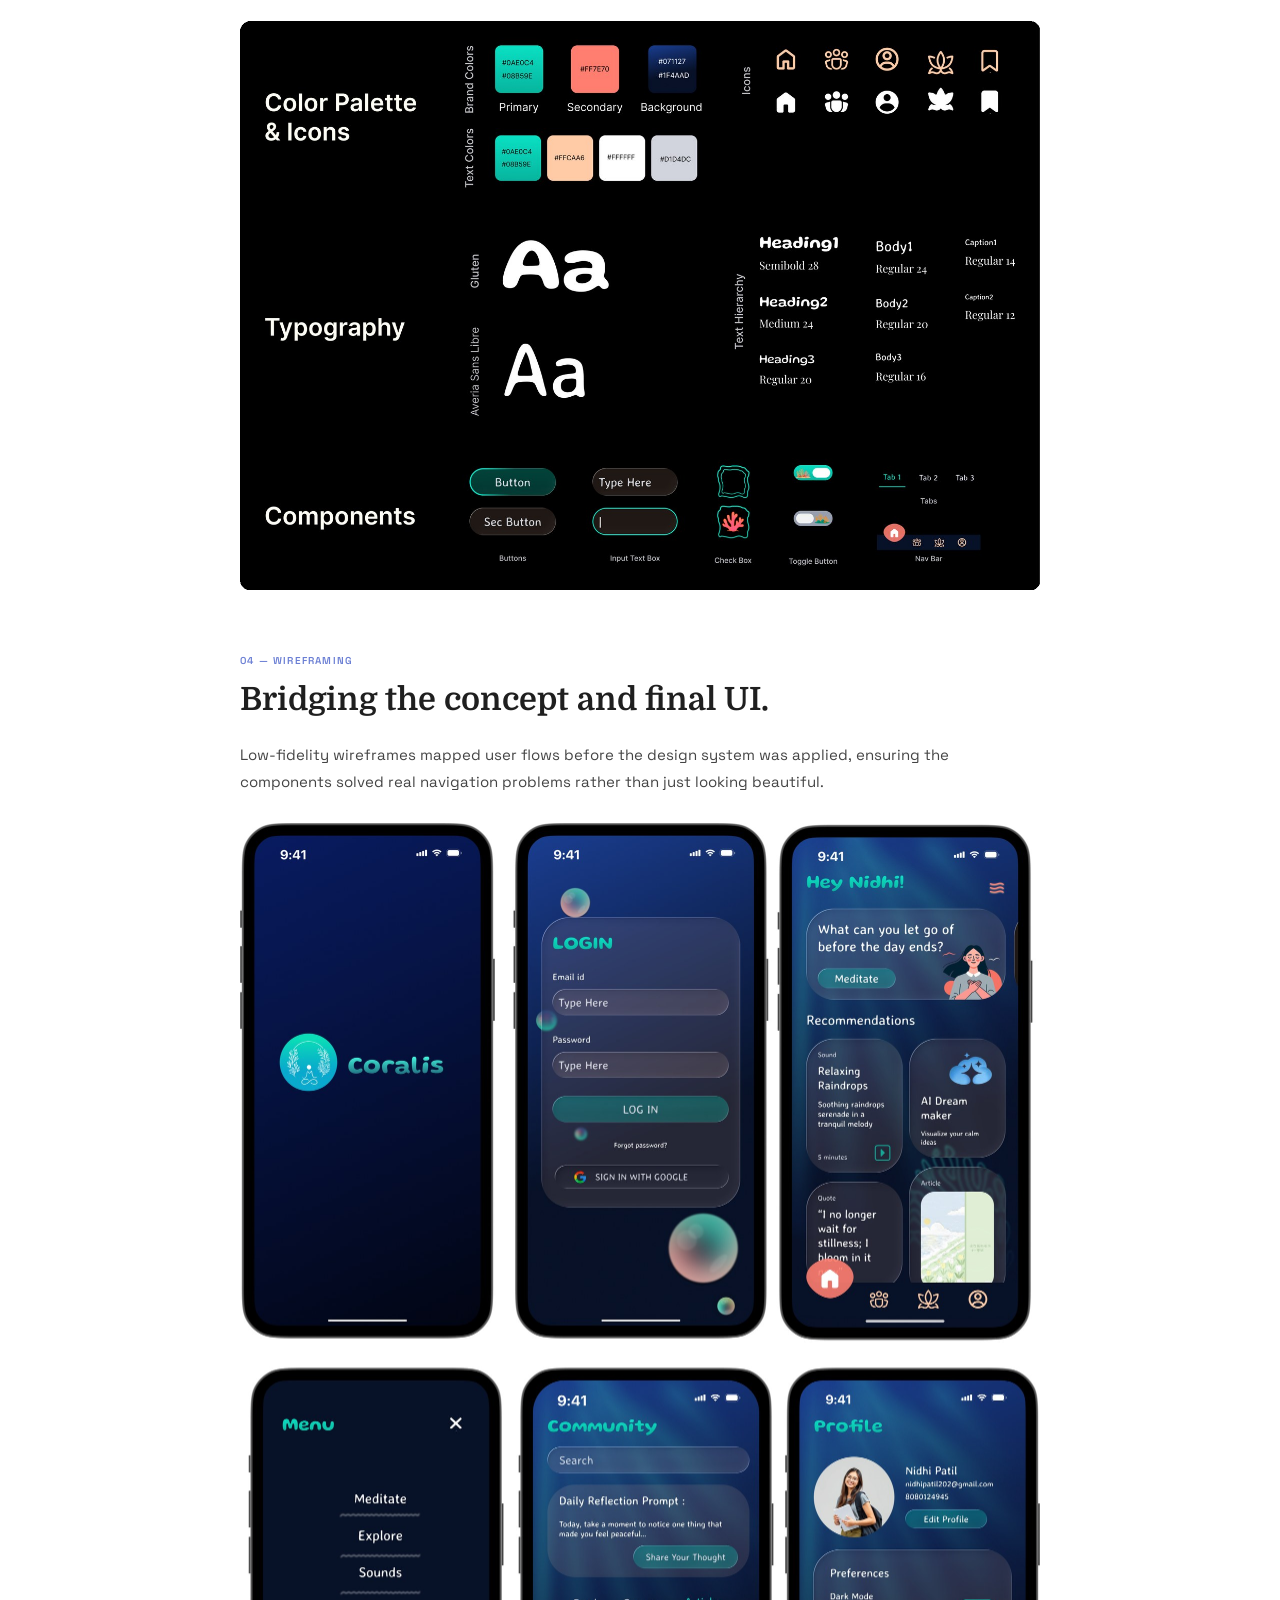
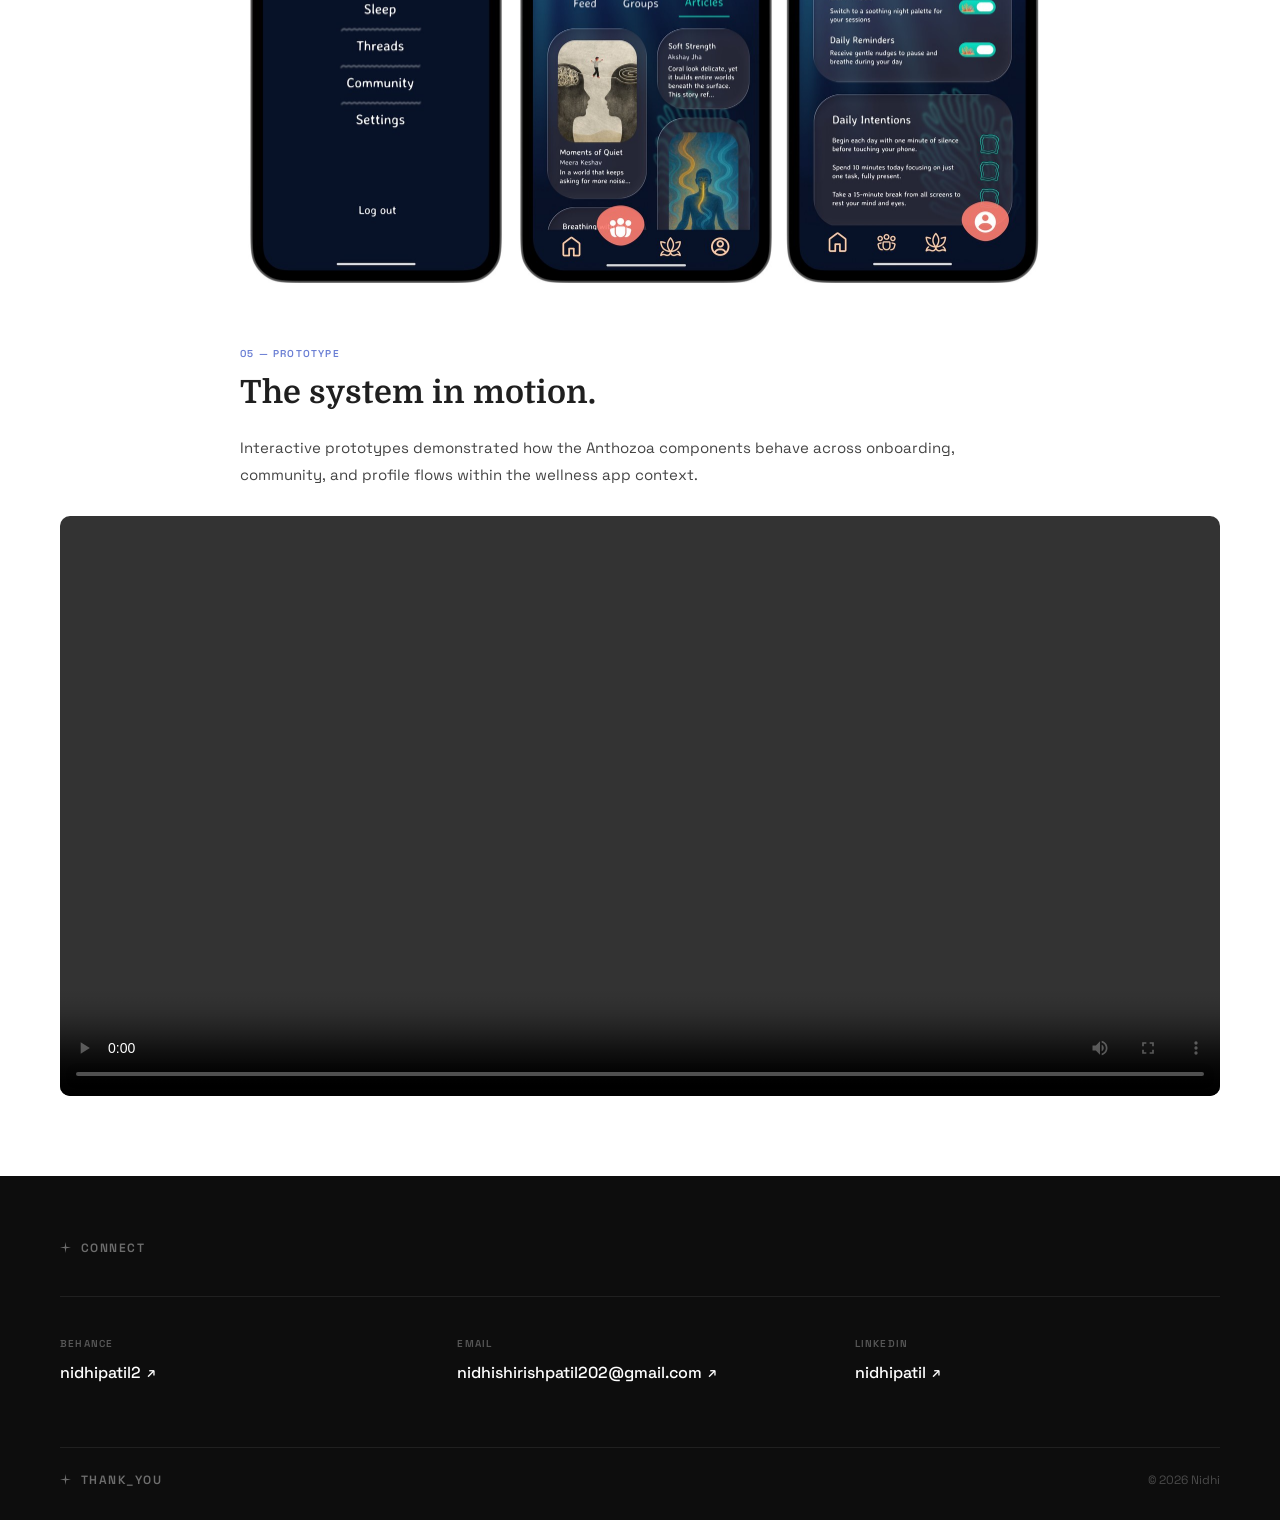
==== commit ac3d558a: "Self-host Google Fonts to remove third-party domain dependency Co-Authored-By: Claude Sonnet 5.5 <no" ====
--- a/pages/anthozoa.html
+++ b/pages/anthozoa.html
@@ -4,9 +4,7 @@
   <meta charset="UTF-8" />
   <meta name="viewport" content="width=device-width, initial-scale=1, viewport-fit=cover" />
   <title>Anthozoa Design System &nbsp;·&nbsp; Nidhi Patil</title>
-  <link rel="preconnect" href="https://fonts.googleapis.com" />
-  <link rel="preconnect" href="https://fonts.gstatic.com" crossorigin />
-  <link href="https://fonts.googleapis.com/css2?family=Domine:wght@400;500;600;700&family=Space+Grotesk:wght@300;400;500;600;700&display=swap" rel="stylesheet" />
+  <link rel="stylesheet" href="../css/fonts.css" />
   <link rel="stylesheet" href="../css/style.css" />
 </head>
 <body>
--- a/css/fonts.css
+++ b/css/fonts.css
@@ -0,0 +1,9 @@
+@font-face { font-family: 'Domine'; font-style: normal; font-weight: 400; font-display: swap; src: url('../assets/fonts/Domine-400.ttf') format('truetype'); }
+@font-face { font-family: 'Domine'; font-style: normal; font-weight: 500; font-display: swap; src: url('../assets/fonts/Domine-500.ttf') format('truetype'); }
+@font-face { font-family: 'Domine'; font-style: normal; font-weight: 600; font-display: swap; src: url('../assets/fonts/Domine-600.ttf') format('truetype'); }
+@font-face { font-family: 'Domine'; font-style: normal; font-weight: 700; font-display: swap; src: url('../assets/fonts/Domine-700.ttf') format('truetype'); }
+@font-face { font-family: 'Space Grotesk'; font-style: normal; font-weight: 300; font-display: swap; src: url('../assets/fonts/SpaceGrotesk-300.ttf') format('truetype'); }
+@font-face { font-family: 'Space Grotesk'; font-style: normal; font-weight: 400; font-display: swap; src: url('../assets/fonts/SpaceGrotesk-400.ttf') format('truetype'); }
+@font-face { font-family: 'Space Grotesk'; font-style: normal; font-weight: 500; font-display: swap; src: url('../assets/fonts/SpaceGrotesk-500.ttf') format('truetype'); }
+@font-face { font-family: 'Space Grotesk'; font-style: normal; font-weight: 600; font-display: swap; src: url('../assets/fonts/SpaceGrotesk-600.ttf') format('truetype'); }
+@font-face { font-family: 'Space Grotesk'; font-style: normal; font-weight: 700; font-display: swap; src: url('../assets/fonts/SpaceGrotesk-700.ttf') format('truetype'); }
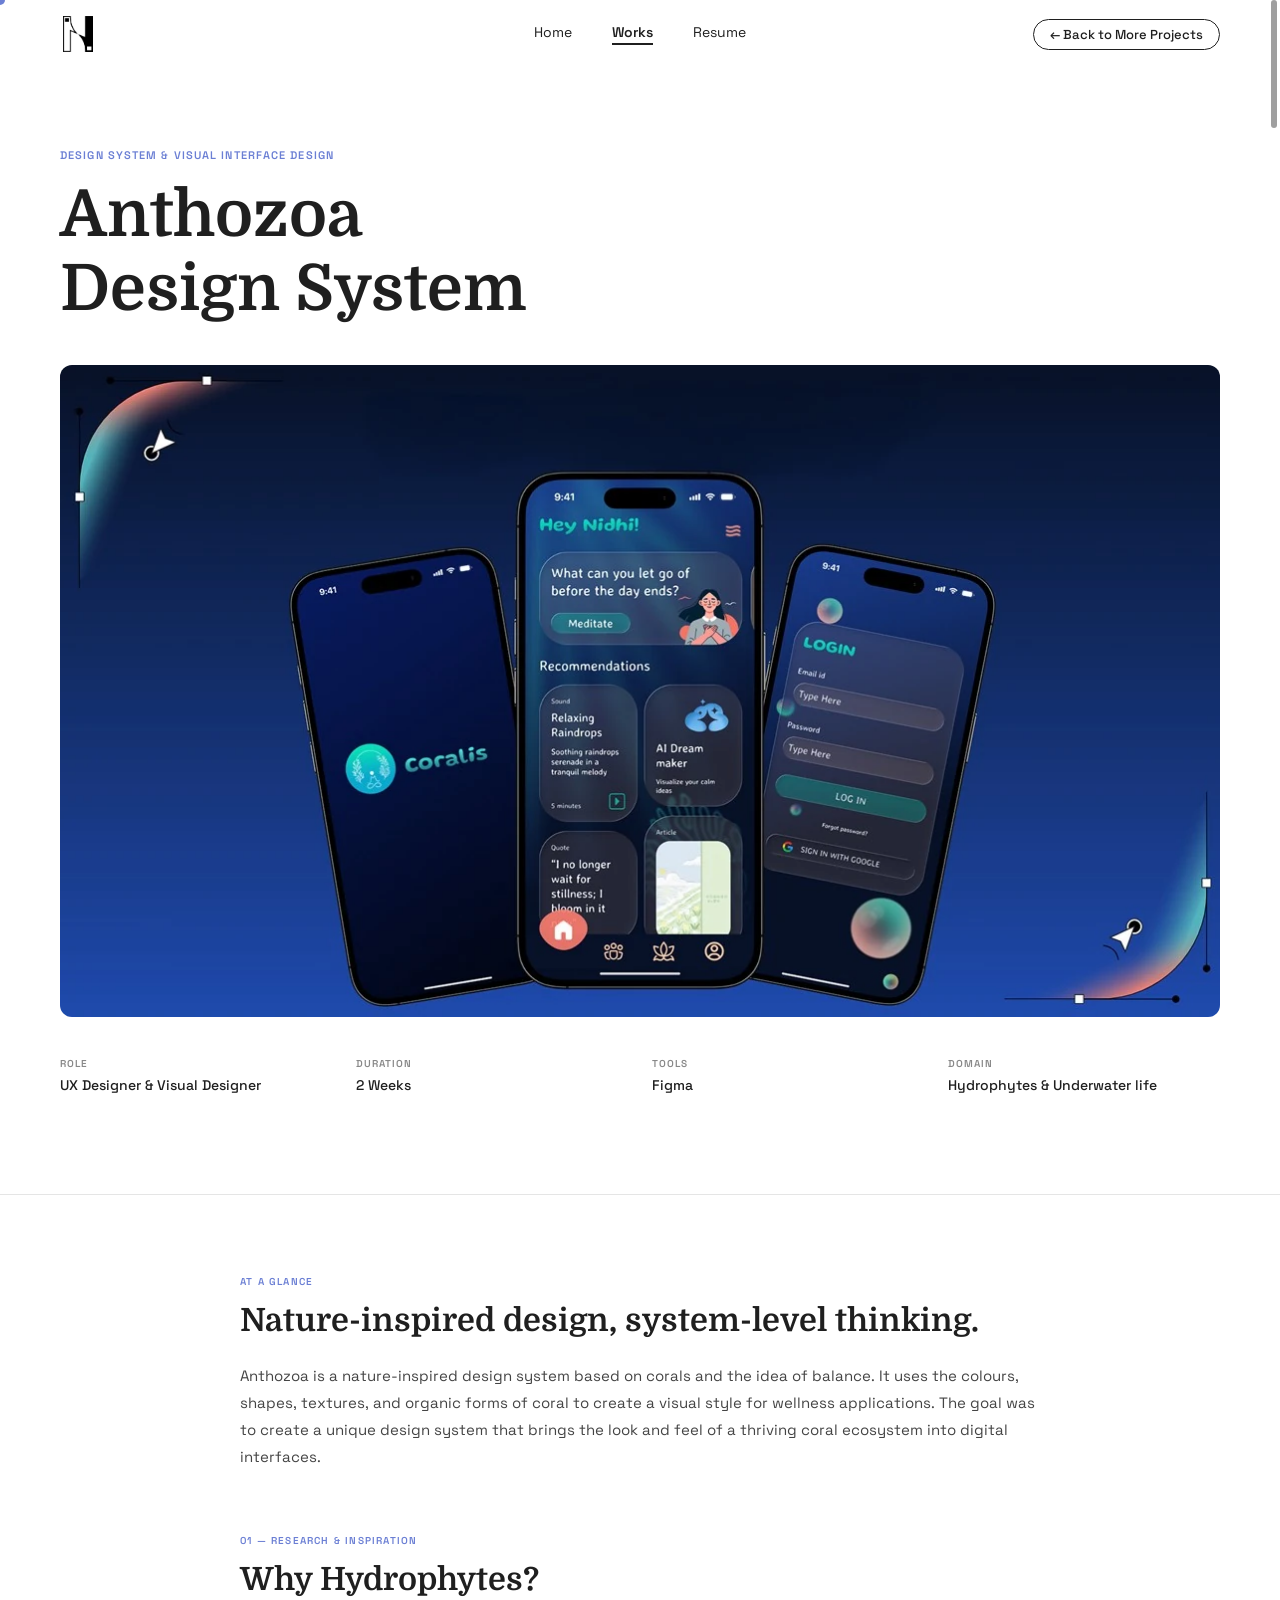
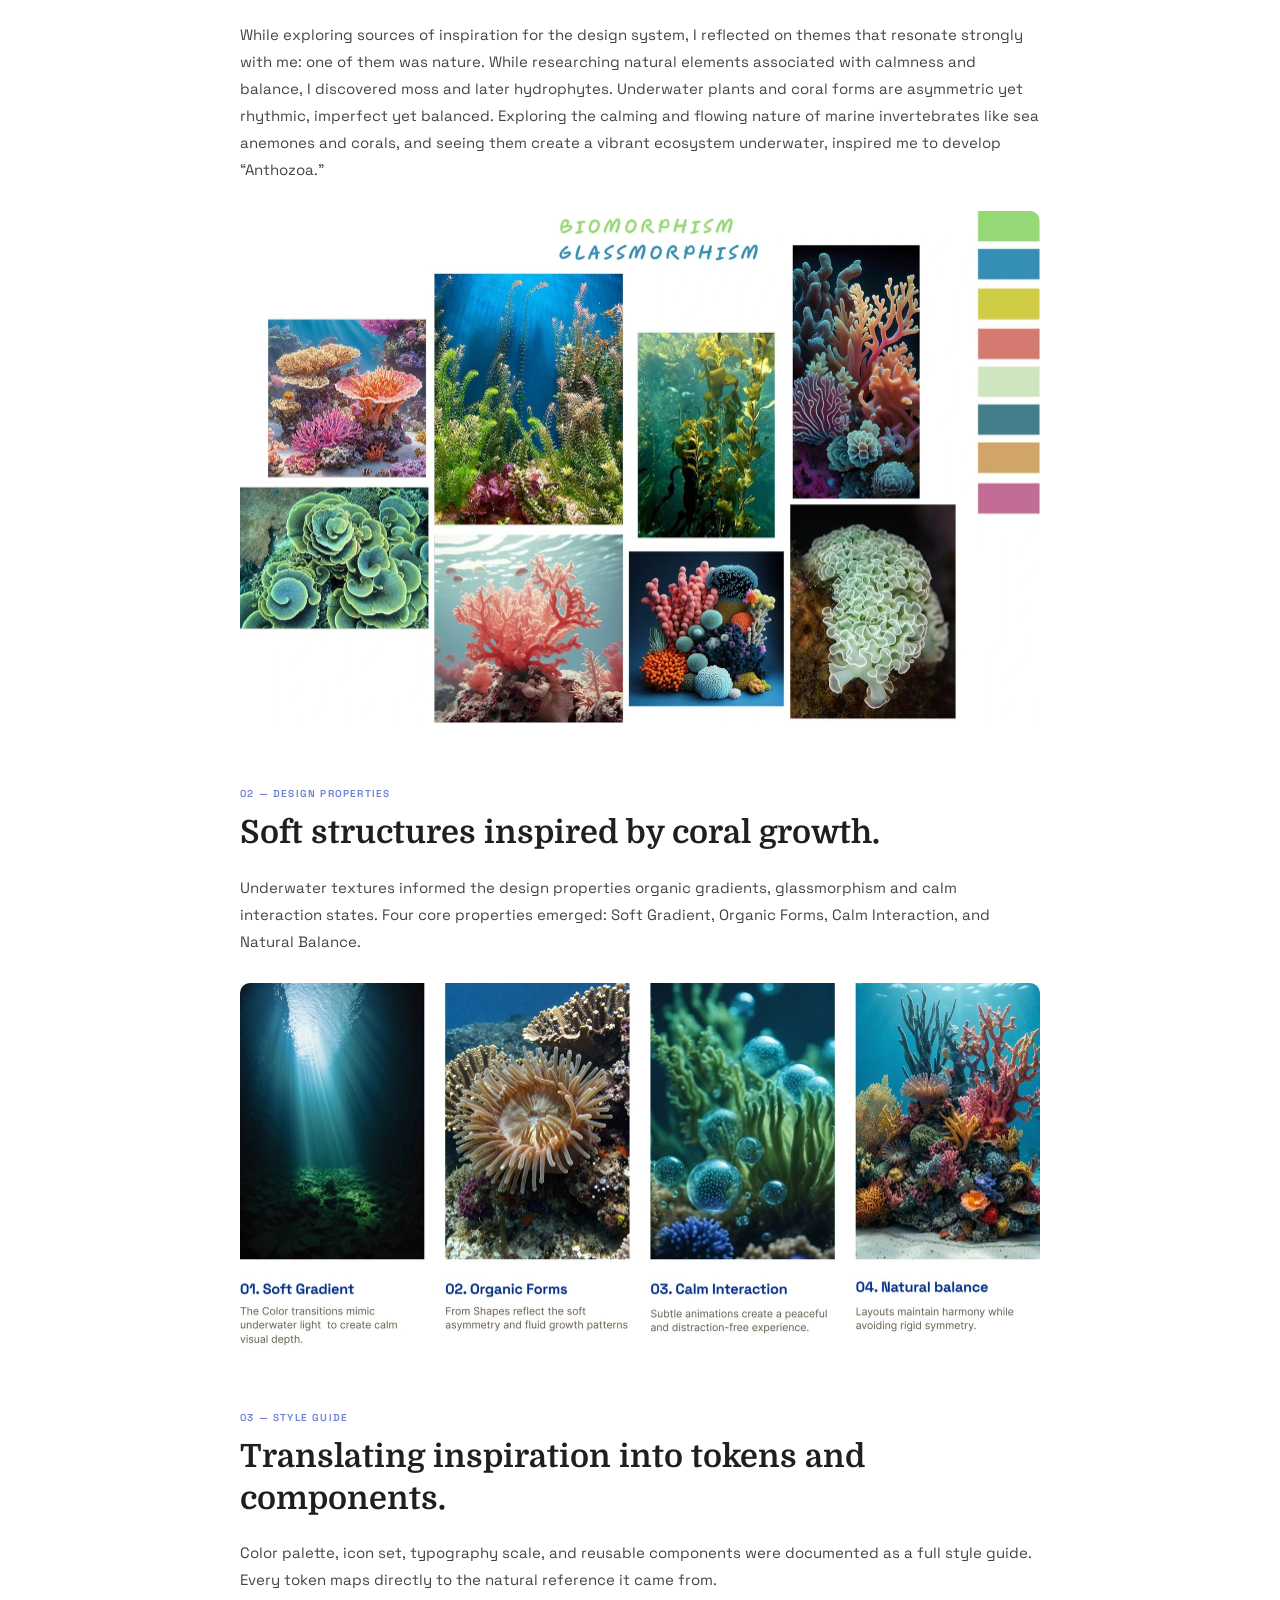
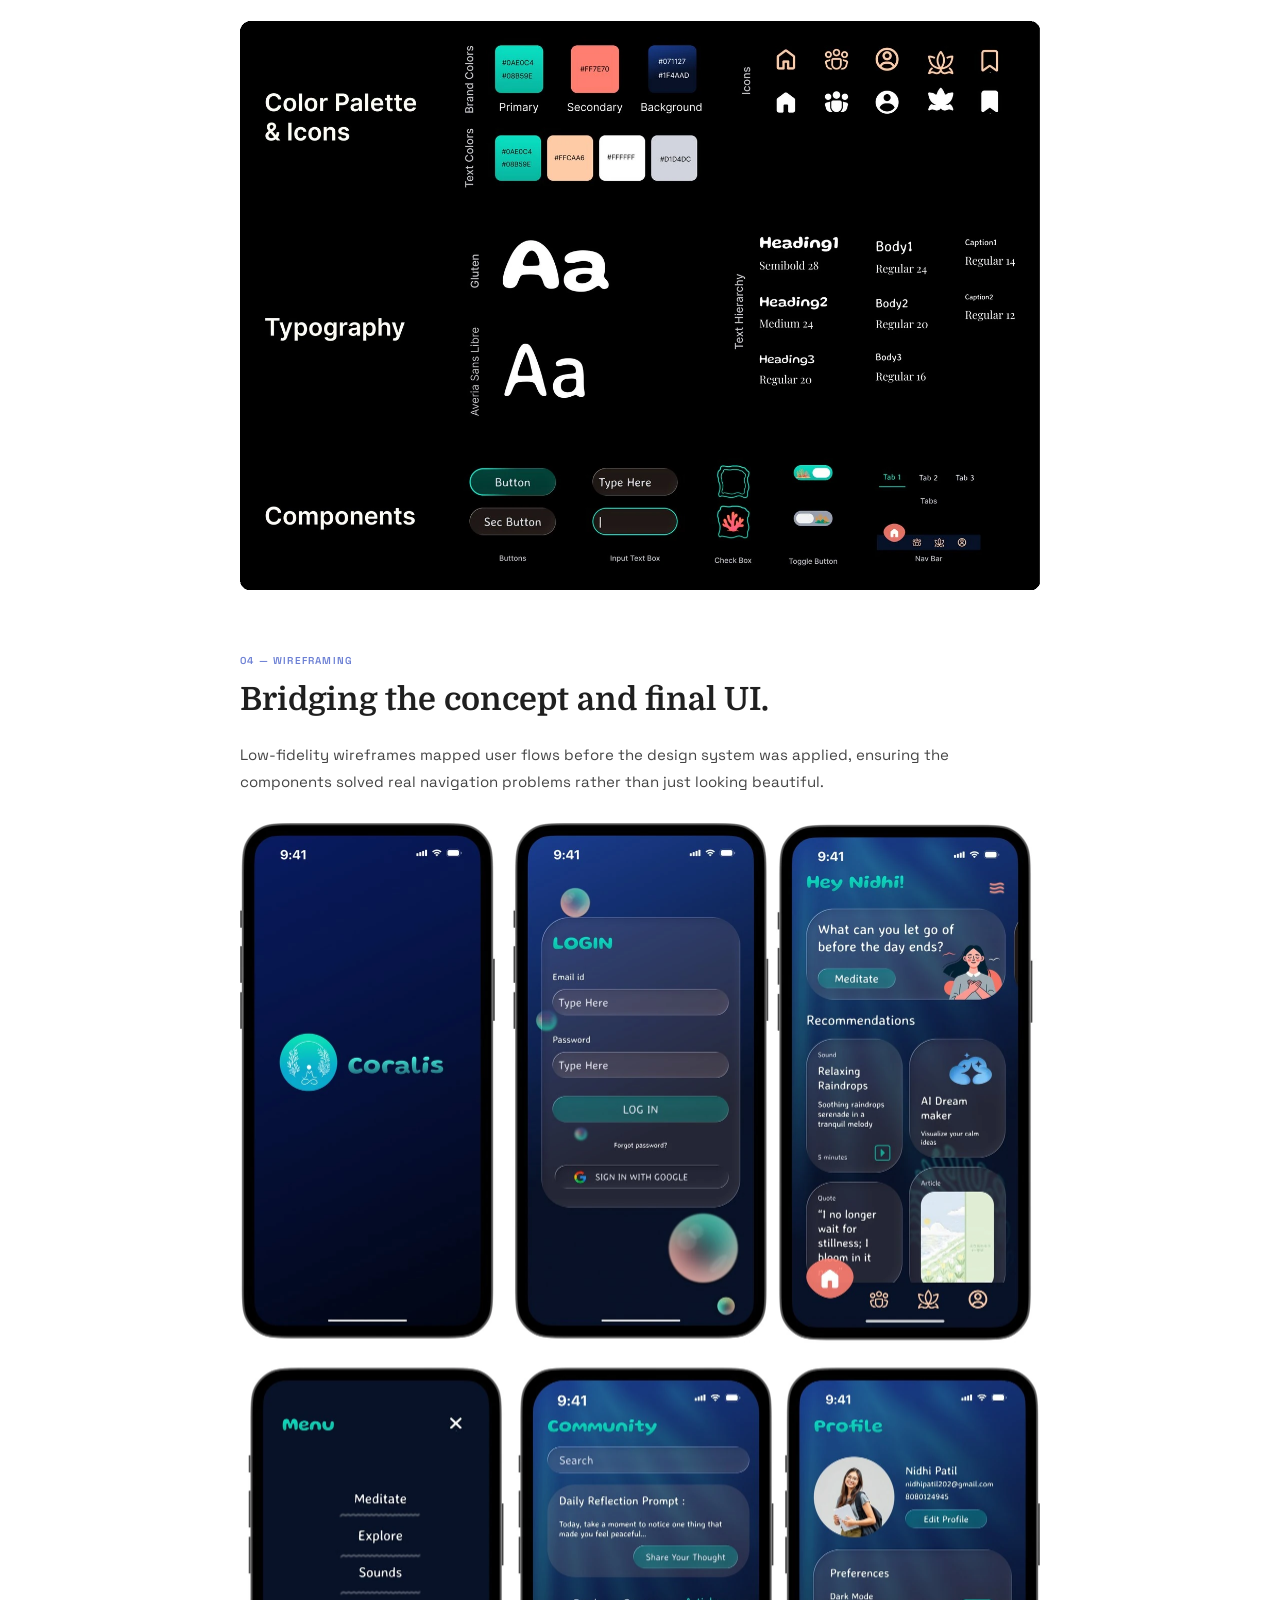
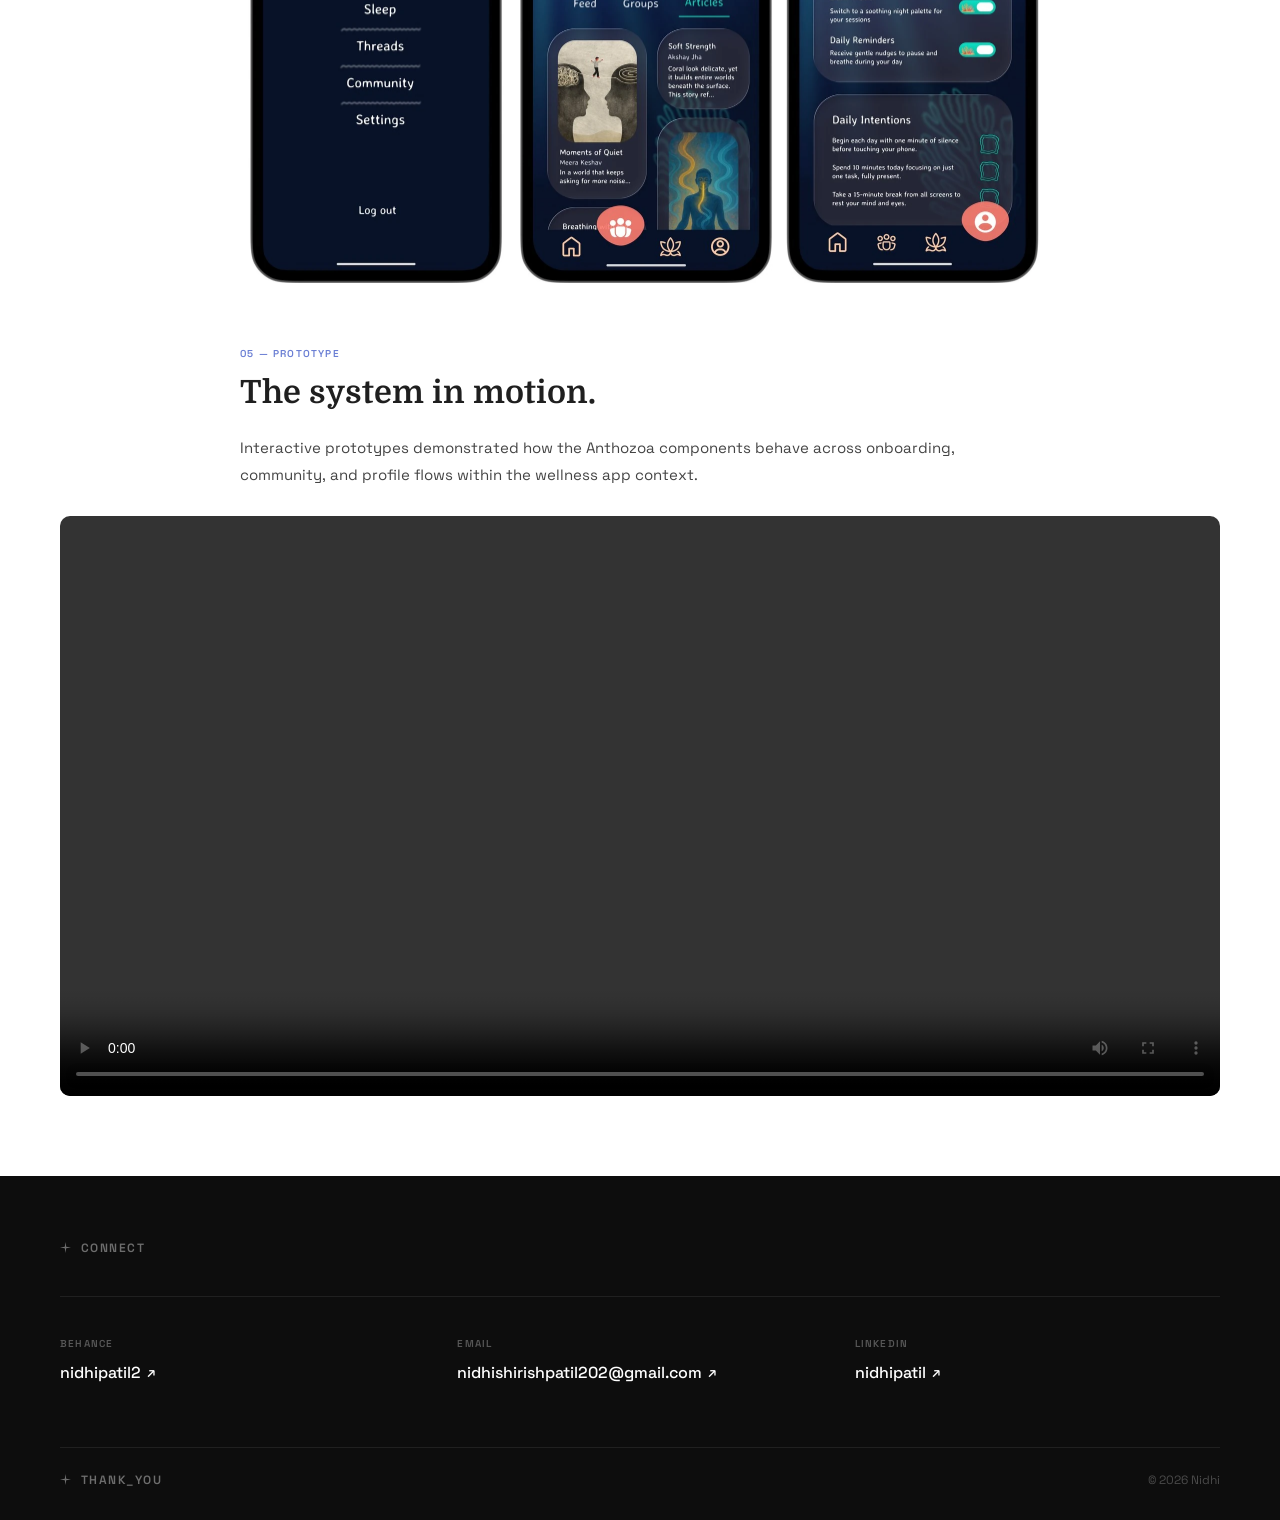
==== commit d54fea6f: "Compress images to WebP and re-encode AR demo video Co-Authored-By: Claude Sonnet 5.5 <noreply@anthr" ====
--- a/pages/anthozoa.html
+++ b/pages/anthozoa.html
@@ -14,7 +14,7 @@
 <!-- NAV -->
 <nav class="nav">
   <a href="../index.html" class="nav-logo" aria-label="Home">
-    <img class="logo-svg" src="../assets/images/logo.png" alt="Nidhi Patil logo" />
+    <img class="logo-svg" src="../assets/images/logo.webp" alt="Nidhi Patil logo" />
   </a>
 
   <div class="nav-links">
@@ -46,7 +46,7 @@
       <p class="cs-tag">Design System &amp; Visual Interface Design</p>
       <h1 class="cs-title">Anthozoa<br>Design System</h1>
 
-      <img class="cs-cover" src="../assets/images/anthozoa-heroimg.jpg" alt="Anthozoa Design System" loading="lazy" decoding="async" style="aspect-ratio:1165/655;object-fit:contain;" />
+      <img class="cs-cover" src="../assets/images/anthozoa-heroimg.webp" alt="Anthozoa Design System" loading="lazy" decoding="async" style="aspect-ratio:1165/655;object-fit:contain;" />
 
       <div class="cs-meta">
         <div class="cs-meta-item">
@@ -84,28 +84,28 @@
         <h2 class="cs-section-heading">Why Hydrophytes?</h2>
         <p class="cs-section-text">While exploring sources of inspiration for the design system, I reflected on themes that resonate strongly with me: one of them was nature. While researching natural elements associated with calmness and balance, I discovered moss and later hydrophytes.
 Underwater plants and coral forms are asymmetric yet rhythmic, imperfect yet balanced. Exploring the calming and flowing nature of marine invertebrates like sea anemones and corals, and seeing them create a vibrant ecosystem underwater, inspired me to develop “Anthozoa.”</p>
-        <img src="../assets/images/anthozoa-moodboard.jpg" alt="Moodboard" style="margin-top:28px;border-radius:10px;width:100%;" loading="lazy" decoding="async" />
+        <img src="../assets/images/anthozoa-moodboard.webp" alt="Moodboard" style="margin-top:28px;border-radius:10px;width:100%;" loading="lazy" decoding="async" />
       </div>
 
       <div class="reveal">
         <p class="cs-section-label">02 — Design Properties</p>
         <h2 class="cs-section-heading">Soft structures inspired by coral growth.</h2>
         <p class="cs-section-text">Underwater textures informed the design properties organic gradients, glassmorphism and calm interaction states. Four core properties emerged: Soft Gradient, Organic Forms, Calm Interaction, and Natural Balance.</p>
-        <img src="../assets/images/anthozoa-design-properties.jpg" alt="Design properties grid" style="margin-top:28px;border-radius:10px;width:100%;" loading="lazy" decoding="async" />
+        <img src="../assets/images/anthozoa-design-properties.webp" alt="Design properties grid" style="margin-top:28px;border-radius:10px;width:100%;" loading="lazy" decoding="async" />
       </div>
 
       <div class="reveal">
         <p class="cs-section-label">03 — Style Guide</p>
         <h2 class="cs-section-heading">Translating inspiration into tokens and components.</h2>
         <p class="cs-section-text">Color palette, icon set, typography scale, and reusable components were documented as a full style guide. Every token maps directly to the natural reference it came from.</p>
-        <img src="../assets/images/anthozoa-StyleGuide.png" alt="Style guide" style="margin-top:28px;width:100%;display:block;" loading="lazy" decoding="async" />
+        <img src="../assets/images/anthozoa-StyleGuide.webp" alt="Style guide" style="margin-top:28px;width:100%;display:block;" loading="lazy" decoding="async" />
       </div>
 
       <div class="reveal">
         <p class="cs-section-label">04 — Wireframing</p>
         <h2 class="cs-section-heading">Bridging the concept and final UI.</h2>
         <p class="cs-section-text">Low-fidelity wireframes mapped user flows before the design system was applied, ensuring the components solved real navigation problems rather than just looking beautiful.</p>
-        <img src="../assets/images/anthozoa-wireframes.jpg" alt="Wireframes" style="margin-top:28px;border-radius:10px;width:100%;" loading="lazy" decoding="async" />
+        <img src="../assets/images/anthozoa-wireframes.webp" alt="Wireframes" style="margin-top:28px;border-radius:10px;width:100%;" loading="lazy" decoding="async" />
       </div>
 
       <div class="reveal">
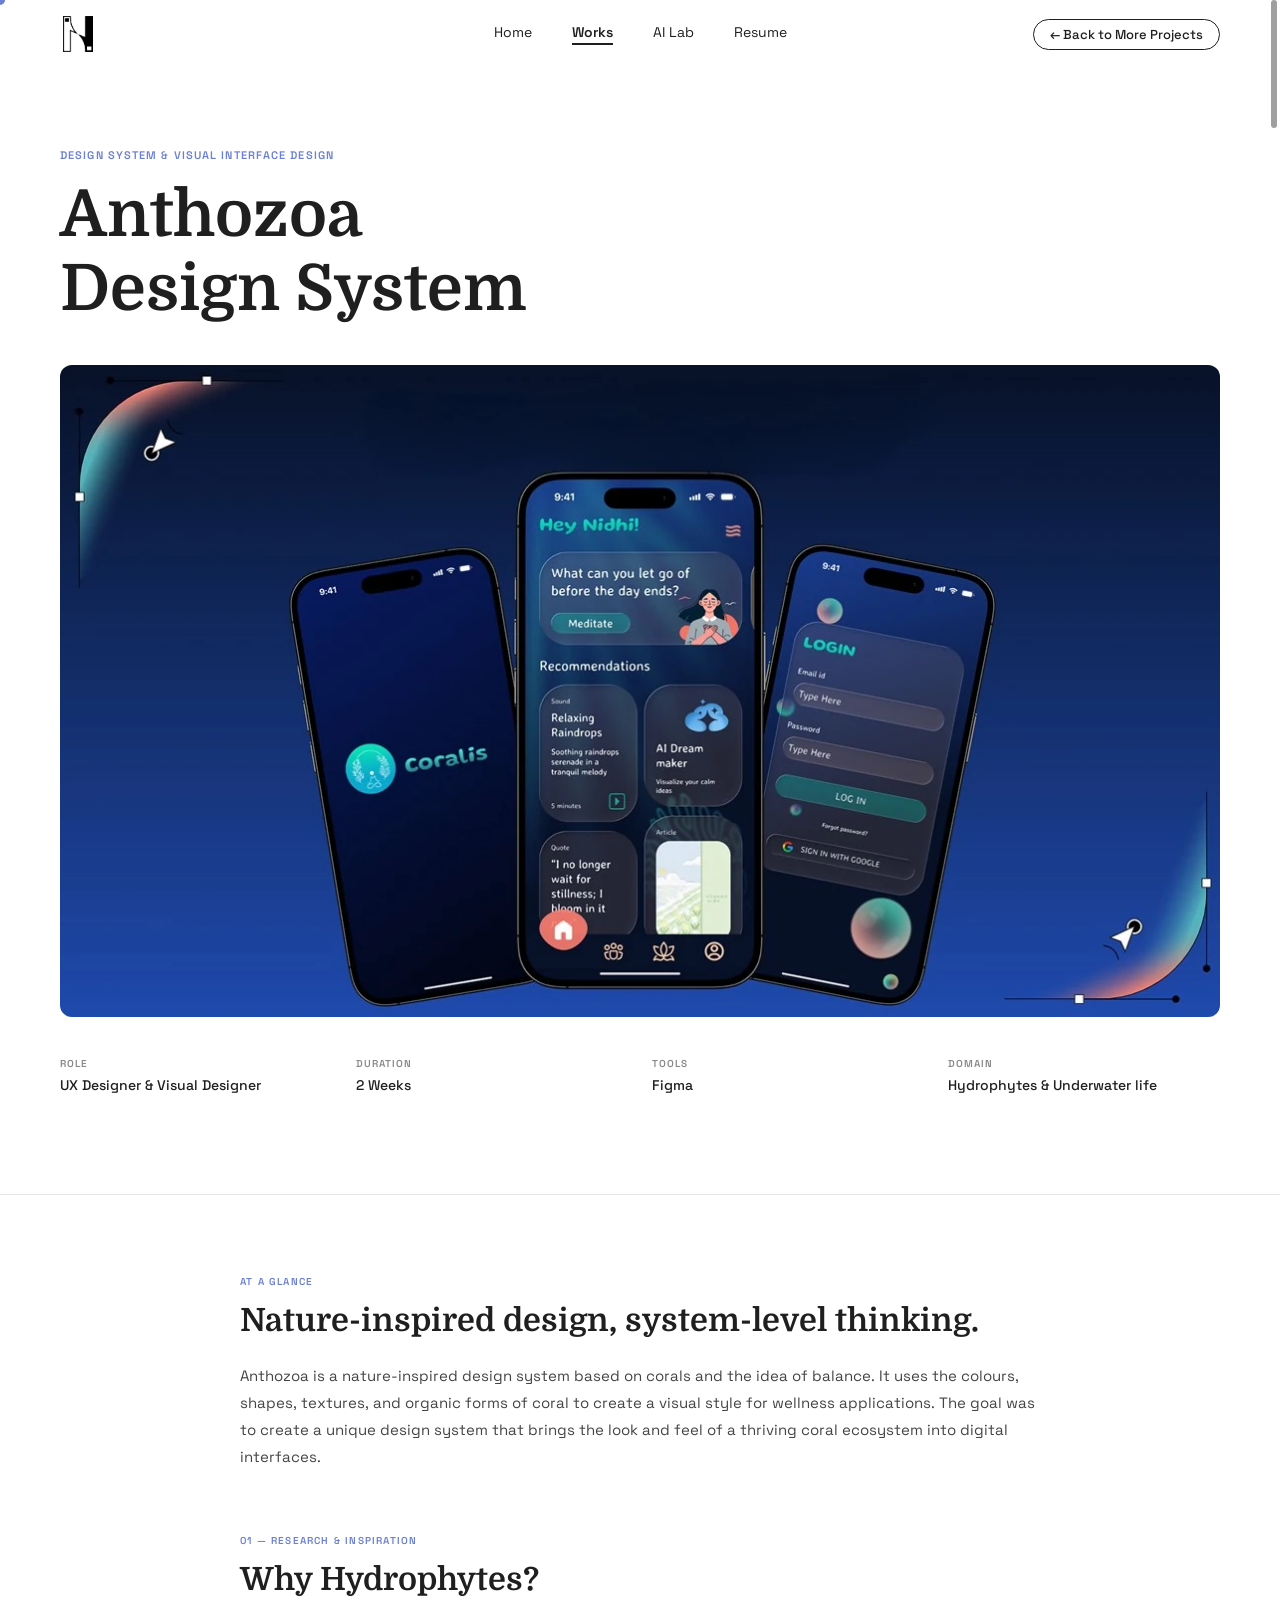
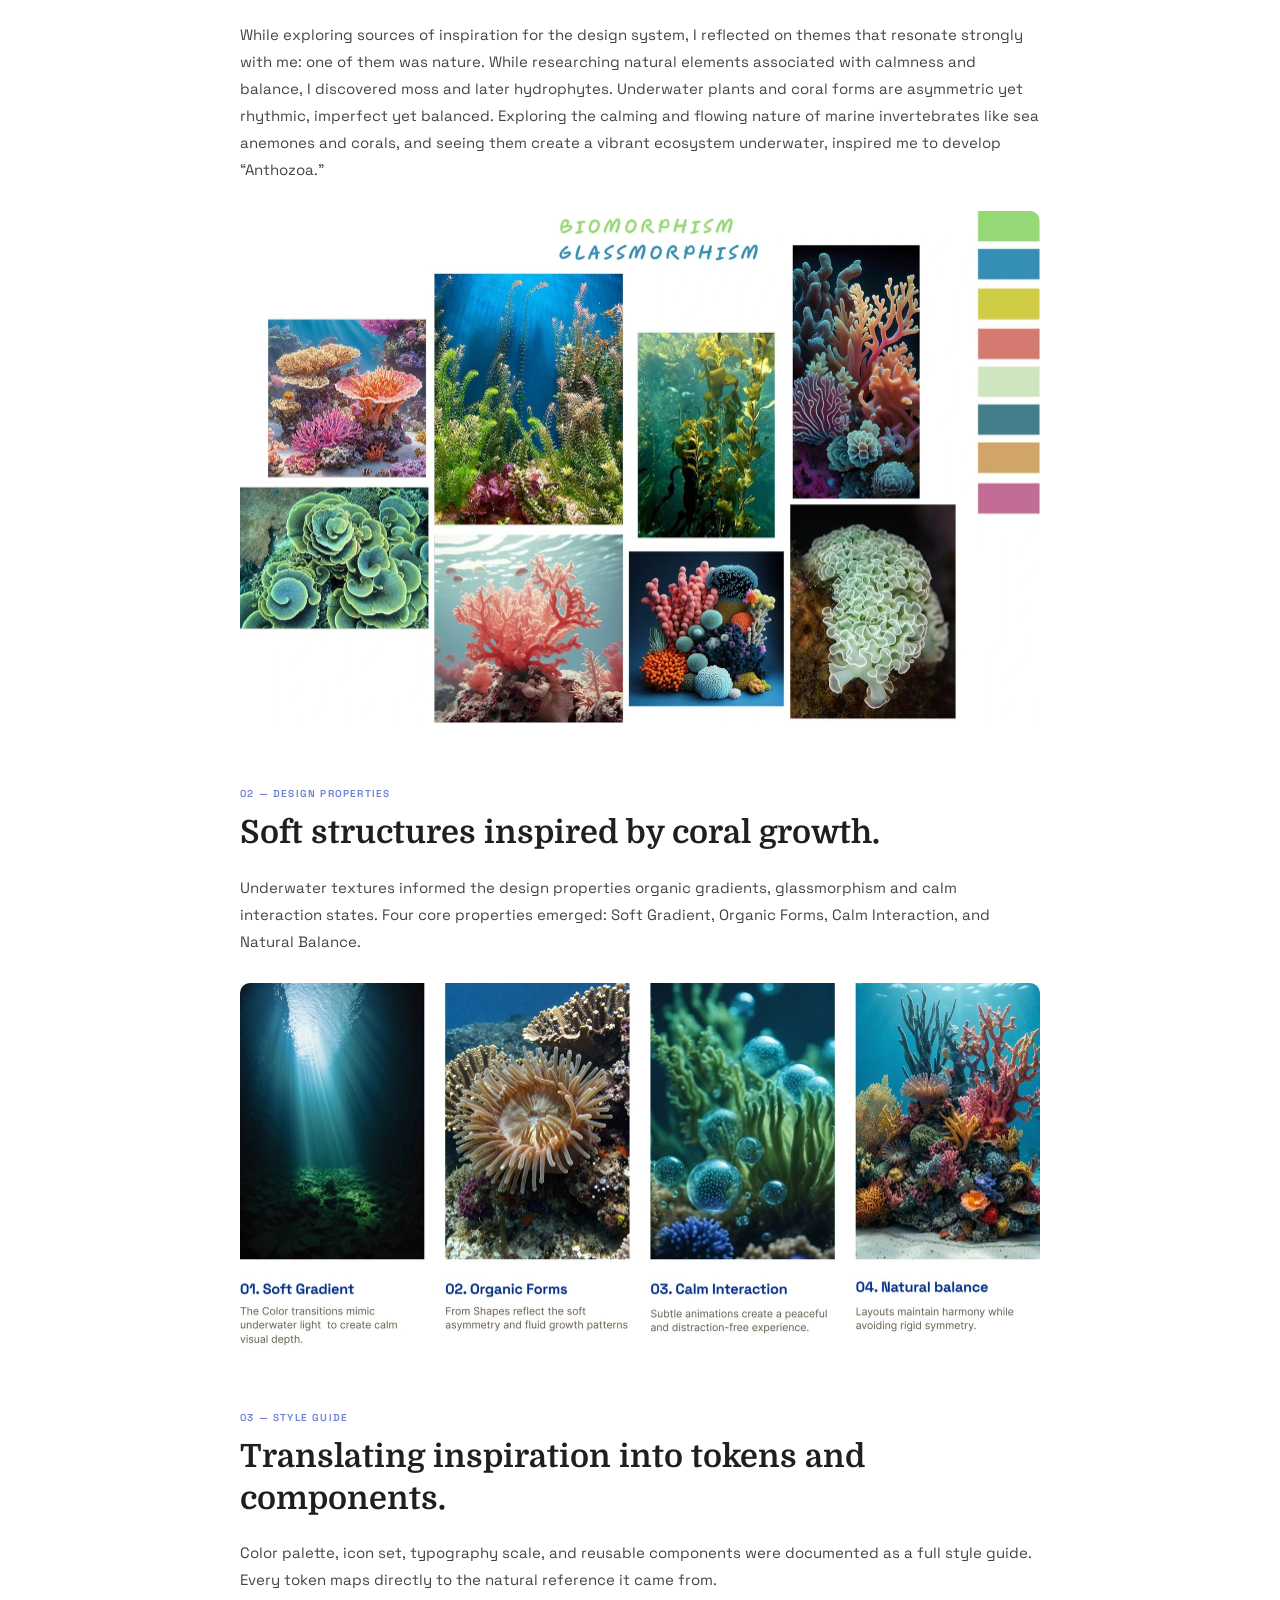
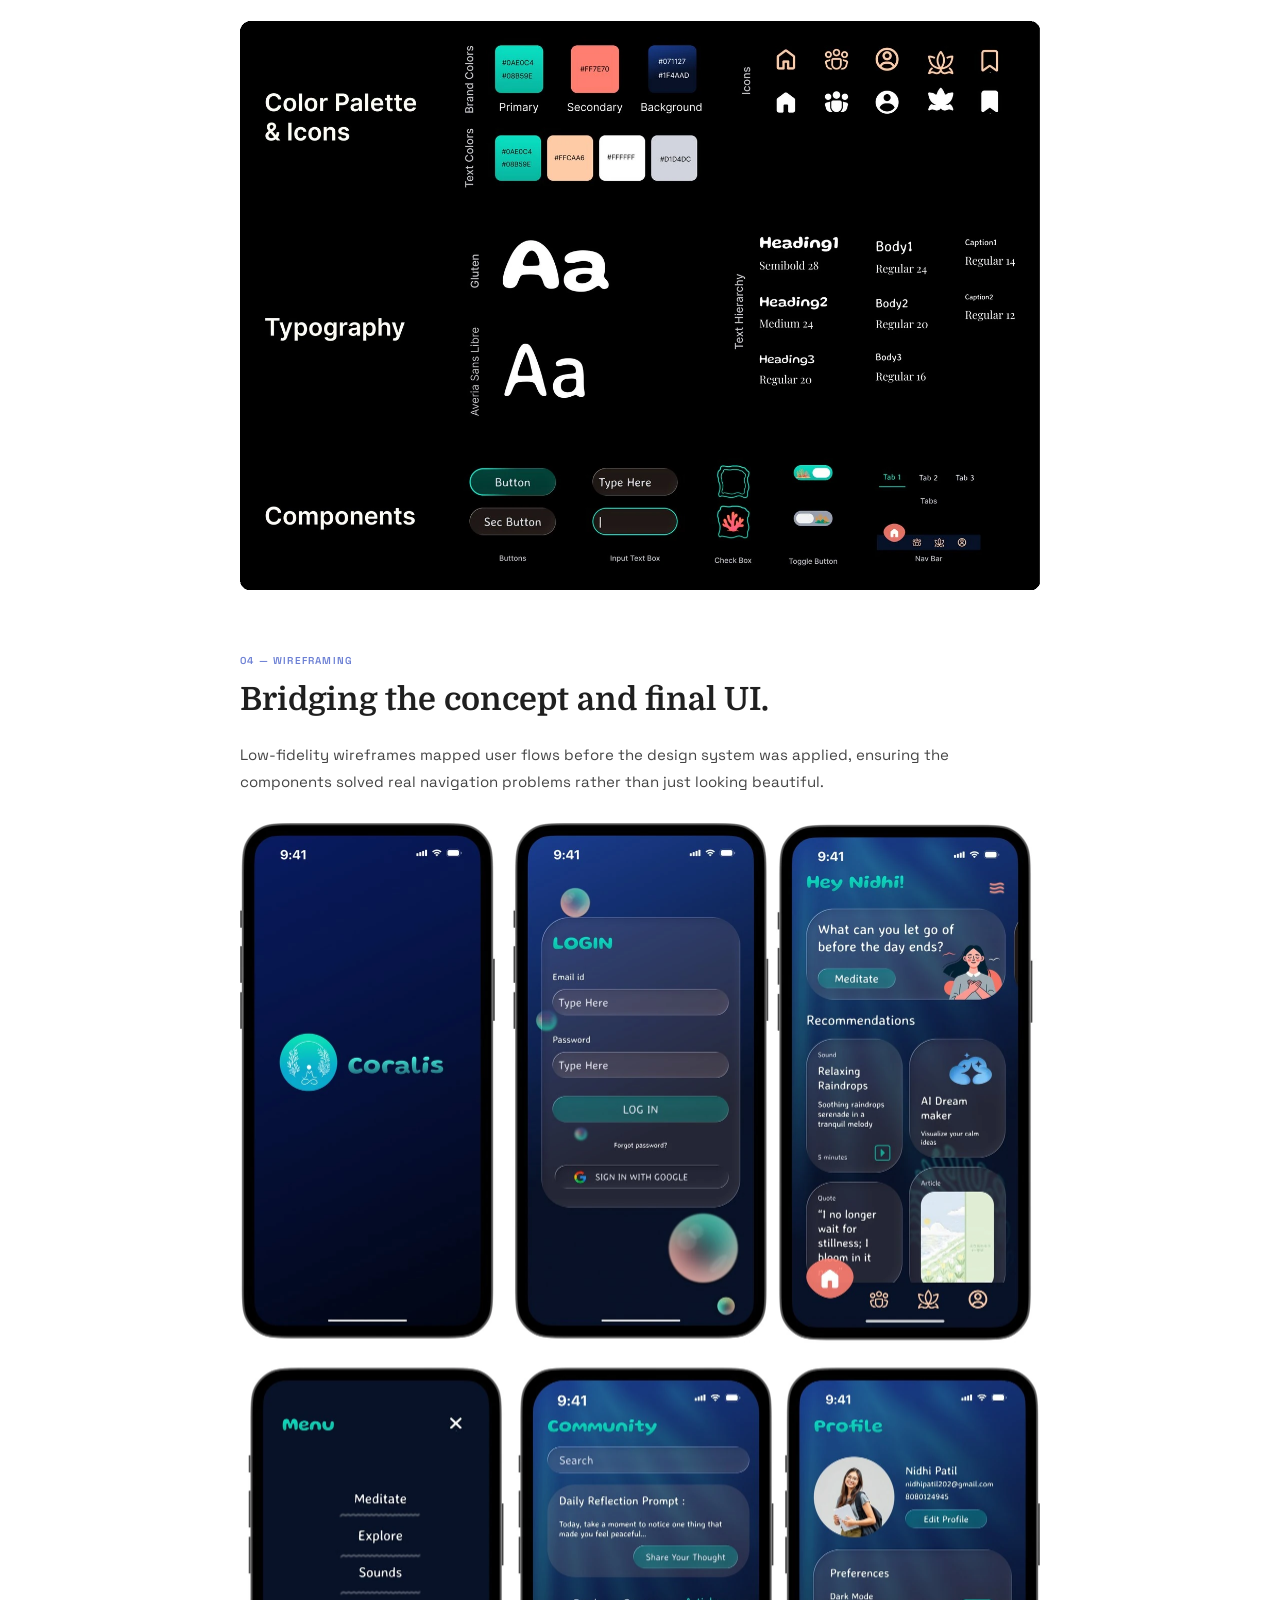
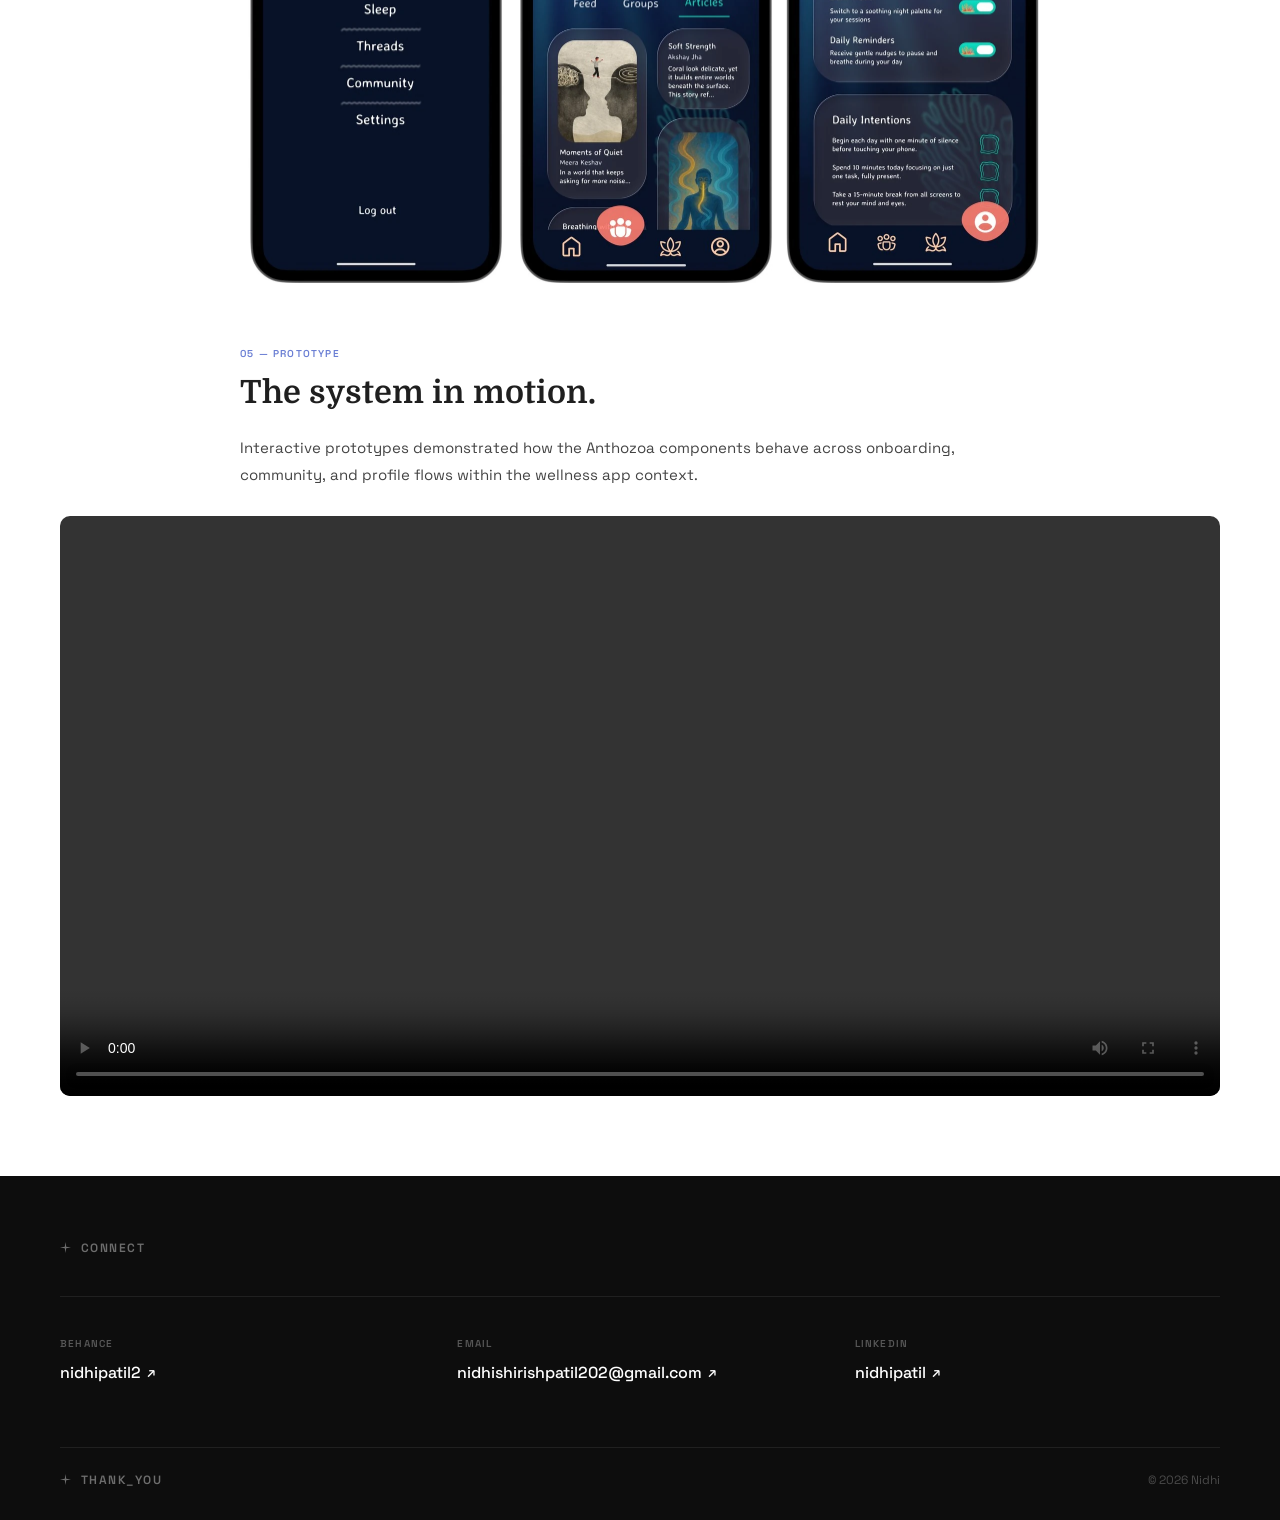
==== commit 13e69a2e: "Add The Tassel Co. case study, AI Lab page and 2x2 home grid - New pages/tassel.html brand identity " ====
--- a/pages/anthozoa.html
+++ b/pages/anthozoa.html
@@ -20,6 +20,7 @@
   <div class="nav-links">
     <a href="../index.html">Home</a>
     <a href="../index.html#works" class="active">Works</a>
+    <a href="ai-lab.html">AI Lab</a>
     <a href="resume.html">Resume</a>
   </div>
 
@@ -34,6 +35,7 @@
 <div class="mobile-menu" role="dialog">
   <a href="../index.html">Home</a>
   <a href="../index.html#works">Works</a>
+  <a href="ai-lab.html">AI Lab</a>
   <a href="resume.html">Resume</a>
   <a href="more-projects.html">← Back to More Projects</a>
 </div>
--- a/css/style.css
+++ b/css/style.css
@@ -519,10 +519,14 @@
    PROJECTS
    ============================================================ */
 .projects-grid {
-  display: flex;
-  flex-direction: column;
-  align-items: center;
+  display: grid;
+  grid-template-columns: repeat(2, 1fr);
   gap: 32px;
+  max-width: 1200px;
+  margin: 0 auto;
+}
+@media (max-width: 768px) {
+  .projects-grid { grid-template-columns: 1fr; gap: 24px; }
 }
 
 .project-card {
@@ -531,7 +535,6 @@
   overflow: hidden;
   display: block;
   width: 100%;
-  max-width: 1040px;
   aspect-ratio: 1672 / 941; /* matches the project cover images 1:1, no cropping */
   background: #111;
 }
@@ -547,7 +550,7 @@
 .project-card-info {
   position: absolute;
   bottom: 0; left: 0; right: 0;
-  padding: 28px 32px;
+  padding: 22px 26px;
   background: linear-gradient(to top, rgba(0,0,0,0.75) 0%, transparent 100%);
 }
 .project-card-tag {
@@ -561,7 +564,7 @@
 }
 .project-card-title {
   font-family: var(--font-heading);
-  font-size: clamp(22px, 2.5vw, 32px);
+  font-size: clamp(18px, 1.9vw, 26px);
   font-weight: 700;
   color: #ffffff;
   line-height: 1.2;
